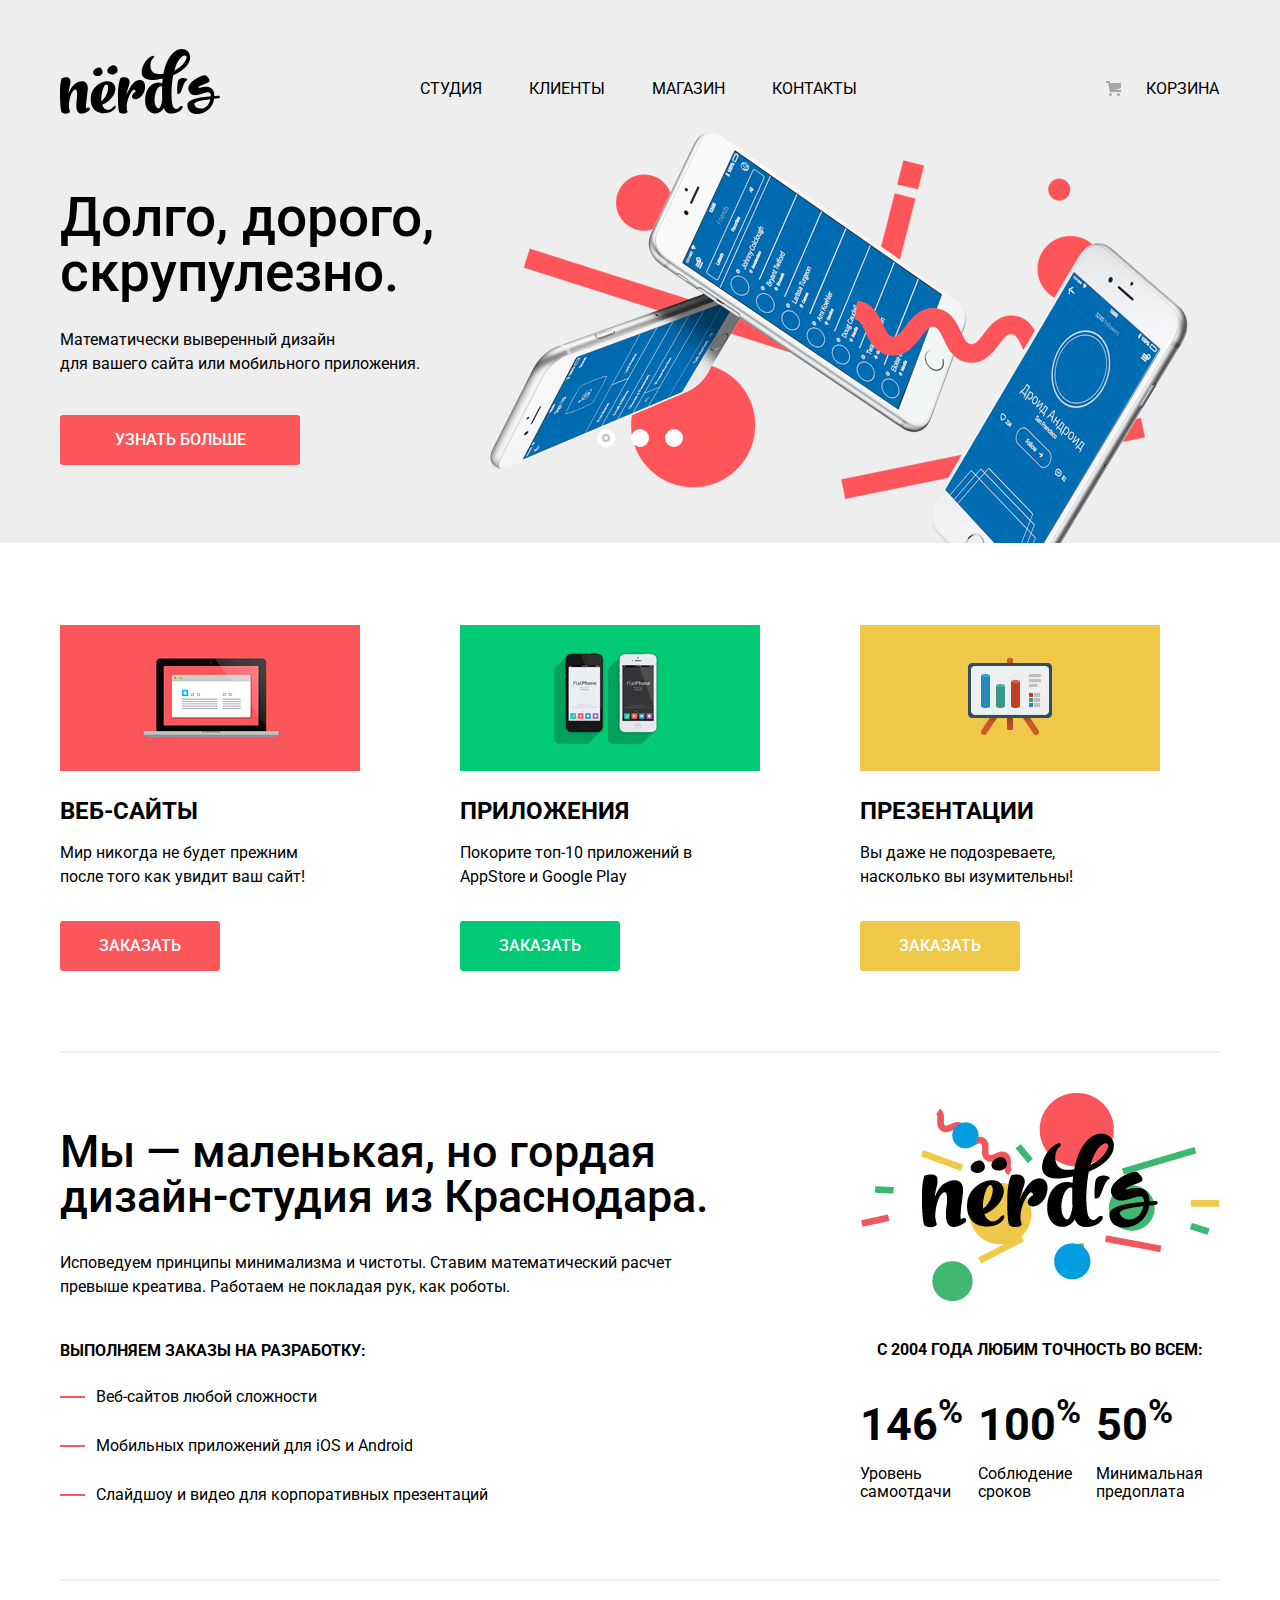
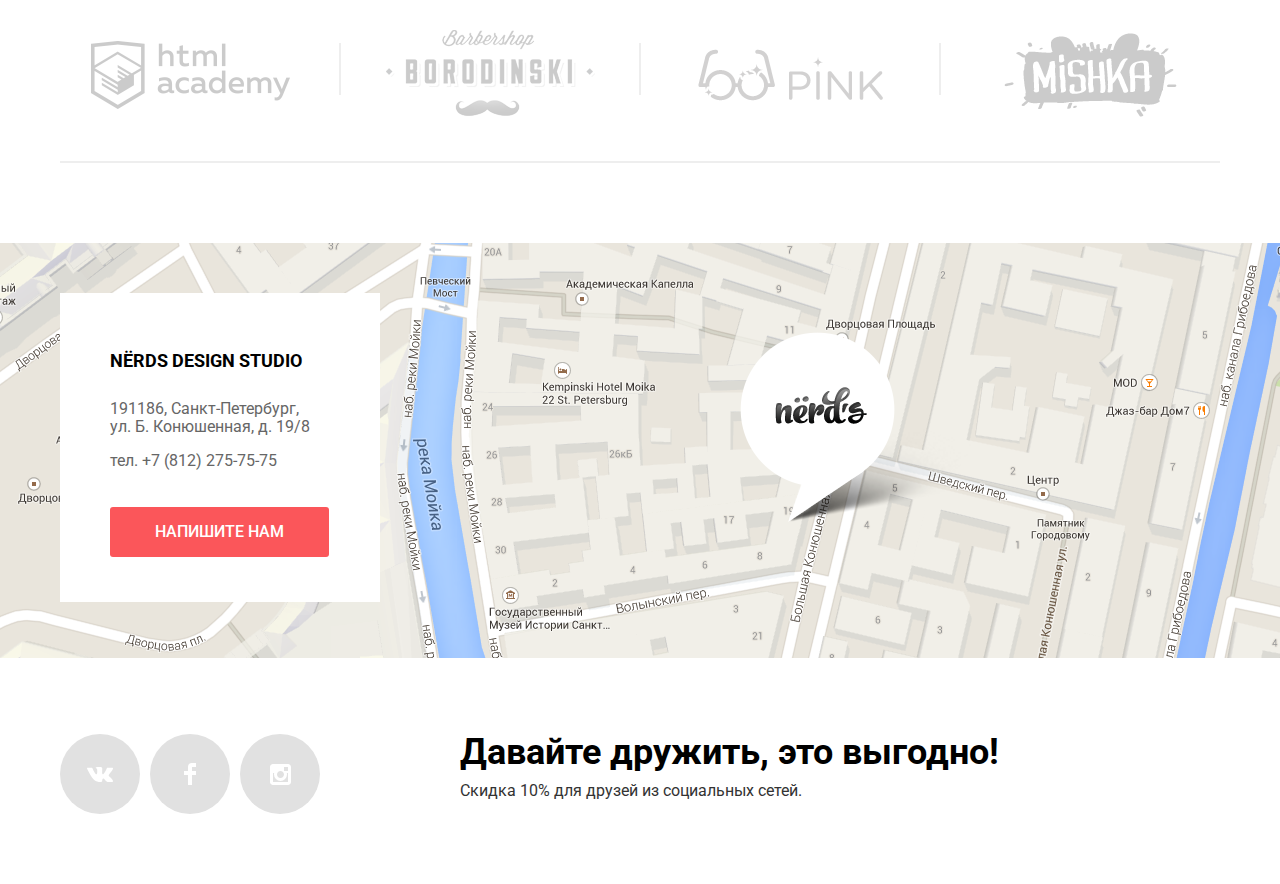
==== index.html @ 3795948a "index_finished 07062019" ====
<!DOCTYPE html>
<head>
  <meta charset="utf-8">
  <title>Дизайн-студия «Нёрдс»</title>
  <link href="https://fonts.googleapis.com/css?family=Roboto:400,500,700&display=swap&subset=cyrillic" rel="stylesheet">
  <link href="css/normalize.css" rel="stylesheet">
  <link href="css/style.css" rel="stylesheet">
</head>
 <body>
   <header class="main-header">
        
	 <div class="container">
	 <nav class="main-navigation">
       <a class="main-header-logo" href="#">
         <img src="img/nerds-logo.svg"  width="160" height="65" alt="Логотип дизайн-студии Нёрдс">
       </a>
	   <div class="site-navigation-wrapper">
	          <ul class="site-navigation">
         <li> <a href="#">Студия</a></li>
         <li> <a href="#">Клиенты</a></li>
         <li> <a href="catalog.html">Магазин</a></li>
         <li> <a href="#">Контакты</a></li>
       </ul>
       <ul class="backet-navigation">
         <li class="backet-link"><a href="backet.html">Корзина</a></li>
       </ul>
	   </div>
	   </nav>
	   </div>
     
 
  <h1 class="visually-hidden">Дизайн-студия «Нёрдс»</h1>
  <section class="slider">
      <div class="container">
        <h2 class="visually-hidden">Преимущества</h2>
		<input class="visually-hidden" type="radio" id="product-1" name="toggle" checked>
        <input class="visually-hidden" type="radio" id="product-2" name="toggle">
        <input class="visually-hidden" type="radio" id="product-3" name="toggle">
        <div class="slider-controls">
          <label class="slider-controls-item slider-controls-item--1" for="product-1">Первый</label>
          <label class="slider-controls-item slider-controls-item--2" for="product-2">Второй</label>
          <label class="slider-controls-item slider-controls-item--3" for="product-3">Третий</label>
        </div>
        <div class="slider-controls">
          <i class="active"></i>
          <i></i>
          <i></i>
        </div>
        <ul class="slider-list">
          <li class="slider-item">
            <h3>Долго, дорого,<br> скрупулезно.</h3>
            <p>Математически выверенный дизайн<br> для вашего сайта или мобильного приложения.</p>
            <a class="slider-item-button button" href="#">Узнать больше</a>
          </li>
          <li class="slider-item">
            <h3>Любим математику как никто другой</h3>
            <p>Никакого креатива, только математические формулы для расчета идеальных пропорций.</p>
            <a class="slider-item-button button" href="#">Узнать больше</a>
          </li>
          <li class="slider-item">
            <h3>Только ночь,<br> только хардкор</h3>
            <p>Работать днем, как все? Мы против этого.<br> Ближе к полуночи работа только начинается.</p>
            <a class="slider-item-button button" href="#">Узнать больше</a>
          </li>
        </ul>  
      </div>
    </section>
   </header>
     <main class="container">
  <section class="services">
    <ul class="services-list">
      <li class="services-item services-item-fisrt ">
        <a href="#" class="services-img"> <img src="img/illustration-1.jpg" width="300" height="146" alt="Интернет сайт"></a>
      <h3>Веб-сайты</h3>
      <p>Мир никогда не будет прежним после того как увидит ваш сайт!</p>
      <a href="#" class="button button-servises">Заказать</a>
      </li>
      <li class="services-item">
        <a href="#" class="services-img"> <img src="img/illustration-2.jpg" width="300" height="146" alt="Мобильное приложение"></a>
      <h3>Приложения</h3>
      <p>Покорите топ-10 приложений в AppStore и Google Play</p>
      <a href="#" class="button button-green button-servises">Заказать</a>
      </li>
      <li class="services-item">
        <a href="#" class="services-img"> <img src="img/illustration-3.jpg" width="300" height="146" alt="Презентация"></a>
      <h3>Презентации</h3>
      <p>Вы даже не подозреваете, насколько вы изумительны!</p>
      <a href="#" class="button button-yellow button-servises">Заказать</a>
      </li>
    </ul>
  </section>
  <div class="line"></div>
  <div class="about-achievements">
  
  <section class="about">
    <p class="about-header">Мы — маленькая, но гордая дизайн-студия из Краснодара.</p>
    <p>Исповедуем принципы минимализма и чистоты. Ставим математический расчет
превыше креатива. Работаем не покладая рук, как роботы.</p>
<section class="about-servises">
  <h4>Выполняем заказы на разработку:</h4>
  <ul class="about-list">
    <li>Веб-сайтов любой сложности</li>
    <li>Мобильных приложений для iOS и Android</li>
    <li>Слайдшоу и видео для корпоративных презентаций</li>
  </ul>
</section>
  </section>
  <section class="achievements">
    <a href="#" class="achievements-logo"> <img src="img/nerds-illustration.png" width="360px" height="208px" alt="Логотип дизайн-студии «Нёрдс»"></a>
<p class="table-heading" >с 2004 года Любим точность во всем:</p>
   <div class="achivements-numbers-wrapper" >
      <div class="achivements-numbers">
        <p>146<sup>%</sup></p>
	    <p> Уровень самоотдачи </p>
	  </div>
	  <div class="achivements-numbers">
      <p>100<sup>%</sup></p>
	  <p>Соблюдение сроков</p>
	  </div>
	  <div class="achivements-numbers">
      <p>50<sup>%</sup></p> 
      <p>Минимальная предоплата</p>
      </div>
	 </div> 
  </section>
  </div>
    <div class=" line-gallery"></div>
  <section class="gallery">
    <ul class="gallery-list ">
      <li class="gallery-item gallery-list-devider"><a  href="https://htmlacademy.ru/intensive/htmlcss"> <img src="img/logo-1.png" width="199" height="68" alt="логотип HTML-Academy"></a></li>
        <li class="gallery-item gallery-list-devider"><a  href="#"> <img src="img/logo-2.png" width="209" height="90" alt="логотип барбершоп Бородинский"></a></li>
            <li class="gallery-item gallery-list-devider"><a href="#"> <img src="img/logo-3.png" width="185" height="52" alt="логотип проекта PINK"></a></li>
             <li class="gallery-item gallery-list-devider"><a href="#"> <img src="img/logo-4.png" width="173" height="84" alt="логотип интернет-магазина Mishka"></a></li>
    </ul>

  </section>
    <div class="line"></div>
</main>

   <footer class="main-footer  ">
  
    <div class="footer-contacts-map ">
	   <div class="footer-contacts">
	         <h4>Nёrds design studio</h4> 
       <p>191186, Санкт-Петербург, </p>
	   <p>ул. Б. Конюшенная, д. 19/8 </p>
       <p  class="footer-phone">тел. +7 (812) 275-75-75 </p>
	   
	          <a href="#" class="button footer-contacts-button"> Напишите нам</a>
			  </div>
	 </div>
	 
	
	     <section class=" modal modal-write-to-us-form"> <!-- поп ап "напишите нам" -->
		  <h2 class="write-header">Напишите нам</h2>
		 		  <form class="write-to-us-form" action="https://echo.htmlacademy.ru" method="post">
				
		  <label class="form-text-field">Ваше имя:<input  id="form-name" type="text" name="name" placeholder="Имя Фамилия" >
</label>
		  
		  <label class="form-text-field">Ваш e-mail:<input  id="form-mail" type="email"  name="email" placeholder="email@example.com">
</label>
		  
		  <label  class="form-text-area">Текст письма:<textarea id="id-form-comment" class="form-comment"  name="comment"  rows="4" placeholder="В свободной форме"></textarea>
</label>
				  
		  <button class="button button-modal " type="submit">ОТПРАВИТЬ</button>
		  		   
		  </form>     
		   <button class="modal-close" >Закрыть</button><!-- крестик зарытия попап -->
		 </section>

	 
	 
	 
	 <div class="footer-social-discount container">
     <div class="footer-social">
       <ul class="social-list">
         <li> <a href="#" class="social-button"><span class="visually-hidden">Вконтакте</span>
	        <svg xmlns="http://www.w3.org/2000/svg" width="26" height="15" viewBox="0 0 26 15"><path fill="#FFF" d="M16.138 11.51c.956-.309 2.18 2.04 3.483 2.939.978.681 1.727.534 1.727.534l3.473-.05s1.815-.112.957-1.554c-.071-.12-.503-1.069-2.585-3.022-2.177-2.043-1.882-1.712.739-5.244 1.597-2.153 2.236-3.468 2.036-4.028-.192-.539-1.365-.399-1.365-.399L20.69.713c-.381.001-.704.119-.851.515-.003.004-.621 1.666-1.445 3.079-1.741 2.989-2.436 3.148-2.724 2.961-.661-.433-.494-1.737-.494-2.664 0-2.897.432-4.105-.846-4.417-.427-.104-.739-.172-1.828-.182-1.392-.021-2.574 0-3.244.329-.445.223-.786.712-.579.74.26.035.843.16 1.155.586.401.552.389 1.789.389 1.789s.229 3.411-.54 3.834c-.528.29-1.25-.302-2.803-3.016-.793-1.388-1.392-2.922-1.392-2.922s-.116-.285-.326-.441c-.25-.185-.6-.244-.6-.244L.848.684S.29.7.085.946c-.182.218-.015.668-.015.668s2.909 6.881 6.203 10.347c3.02 3.182 6.452 2.971 6.452 2.971h1.555s.469-.054.709-.312c.224-.24.214-.691.214-.691s-.031-2.109.935-2.419z"/>
            </svg>       
		 </a></li>
		 
         <li> <a href="https://facebook.com" class="social-button"><span class="visually-hidden">Facebook</span>
             <svg xmlns="http://www.w3.org/2000/svg" width="12" height="22" viewBox="0 0 12 22"><path fill="#FFF" d="M12 4V0H8a4 4 0 0 0-4 4v4H0v4h4v10h4V12h4V8H8V4h4z"/>
			 </svg>
		 </a></li>
		 
         <li> <a href="https://instagram.com" class="social-button"><span class="visually-hidden">Instagram</span>
		     <svg xmlns="http://www.w3.org/2000/svg" width="21" height="21" viewBox="0 0 21 21"><path fill="#FFF" d="M18 0H3C1.35 0 0 1.35 0 3v15c0 1.65 1.35 3 3 3h15c1.65 0 3-1.35 3-3V3c0-1.65-1.35-3-3-3zm-7.5 7c1.93 0 3.5 1.57 3.5 3.5S12.43 14 10.5 14 7 12.43 7 10.5 8.57 7 10.5 7zM18 18H3V9h1.181A6.504 6.504 0 0 0 4 10.5a6.5 6.5 0 1 0 13 0 6.45 6.45 0 0 0-.181-1.5H18v9zm0-11h-4V3h4v4z"/>
		     </svg>
		 </a></li>
       </ul>
     </div>
     <div class="footer-discount">
       <b>Давайте дружить, это выгодно!</b>
       <p class="footer-discount-social">Скидка 10% для друзей из социальных сетей.</p>
     </div>
     </div>
   </footer>


 </body>
</html>
---- css/style.css ----
body {
  margin: 0;
  padding: 0;

  font-family: "Roboto", Arial, sans-serif;
  font-size: 16px;
  line-height: 24px;
  font-weight: 400;
  color: #000000;
  
  background-color: #ffffff;
  }
  
  a {
	  text-decoration: none;
  }
  
  img {
  max-width: 100%;
  height: auto;
}
  .visually-hidden:not(:focus):not(:active),
input[type="checkbox"].visually-hidden,
input[type="radio"].visually-hidden {
  position: absolute;

  width: 1px;
  height: 1px;
  margin: -1px;
  border: 0;
  padding: 0;

  white-space: nowrap;

  clip-path: inset(100%);
  clip: rect(0 0 0 0);
  overflow: hidden;
}
  .main-header {
	 width: 100%;
	 margin-bottom: 82px;
     background-color: #eeeeee;
  }
  
  .inner-page .main-header  {
	margin-bottom: 60px;
  }
  .main-navigation {
	 display: flex;	
     flex-direction: row;
	 align-items: center;
	 justify-content: space-between;

		  
	  font-size: 16px;
      line-height: 30px;
	  color: #000000;
	  text-transform: uppercase;
	  
	  margin-bottom: 0;
	  padding-top: 49px;
	  padding-bottom: 1px;
  }
  
  .inner-page .page-title {
	  margin: 0;
	  padding: 0;
	  padding-bottom: 115px;
	  text-align: center;
  }
  .container {
	width: 1160px;
	margin: 0 auto;
    padding: 0 20px;
}
.site-navigation-wrapper {
    display: flex;
    width: 800px;
    margin-top: 5px;
    justify-content: space-between;
	align-items: center;
}
  .site-navigation {
	  display: flex;
	  flex-wrap: wrap;
	  justify-content: flex-start;
	  align-items: center;
	  width: 640px;	  
	  margin: 0px;
	  padding:0px;
	  margin-right: 60px;
	  }
  .site-navigation-current {
  position: relative;
}
  .site-navigation-current::after,  .site-navigation-current:active::after{
  content: "";

  position: absolute;
  right: 25px;
  bottom: 5;
  left: 25px;

  height: 2px;

  background-color: #fb565a;
}
  .backet-navigation {
	 width: 120px;	 
	 margin: 0px;
	 padding: 0px;
	 margin-left: auto;
	  }
   
   
  .site-navigation,
  .backet-navigation {
	list-style: none;
  }
  
.site-navigation a{
	color: #000000;
	display: block;
	vertical-align: middle;
	padding: 0px 0px;
	margin-right: 47px;
}

.backet-navigation a {
	color: #000000;
	display: block;
	vertical-align: middle;
	padding: 0px 16px;
}

.backet-navigation .backet-link {
	position: relative;
	padding-left: 30px;
}
.backet-link::before {
	content: "";
	
	position: absolute;
	top: 7px;
    left: 6px;
  
	width:16px;
	height: 18px;
	
	background-image: url("../img/cart-icon.svg");
    background-repeat: no-repeat;
    background-position: 0 0;
}

.site-navigation a:hover,
.site-navigation a:focus,
.backet-navigation a:hover,
.backet-navigation a:focus {
	color: #fb565a;
}

.site-navigation a:active,
.backet-navigation a:active {
	color: #a6a6a6;
	}
	
.slider-header {
	color: #000000;
	font-size: 55px;
	line-height: 55px;
	text-transform: uppercase;
}	
.site-navigation a:first-child {
	padding-left: 19;
}


.main-header-logo {
	margin-right: 184px;
}
.main-header-logo:hover {
	filter: alpha (Opacity=80);
  opacity: 0.80;
}
.main-header-logo:active{
	filter: alpha (Opacity=30);
    opacity: 0.30;
}
.services {
	margin-bottom: 80px;
}

.services-list {
	display: flex;
	flex-wrap: wrap;
	
	margin: 0;
    padding: 0;
	list-style: none;
}

.services-item{
	text-align: left;
	margin-left: 100px;
	width: 300px;
}
.services-item-fisrt  {
		margin-left: 0px;
}
.services-img img {
	margin: 0;
    padding: 0;
	margin-bottom: 18px;
}
.services-item h3 {
	font-size: 24px;
	line-height: 30px;
	font-weight: 700;
	text-transform: uppercase;
	margin: 0;
    padding: 0;
	margin-bottom: 15px;
}
.services-item p{
	margin: 0;
    padding: 0;
	margin-bottom: 32px;
	width: 260px;
}
/* ____________________слайдер______________ */

.slider {
  position: relative;
  
  background-color: #eeeeee;
}

.slider-controls {
  position: absolute;
  left: 50%;
  bottom: 104px;
  z-index: 100;
  
  width: 160px;
  height: 18px;

  text-align: center;
  font-size: 0;
  transform: translateX(-50%);
}

.slider-controls label {
  position: relative;
  
  display: inline-block;
  width: 18px;
  height: 18px;
  padding: 8px;
  
  border-radius: 50%;
  cursor: pointer;
}

.slider-controls label::after {
  content: "";
  
  position: absolute;
  top: 8px;
  left: 8px;
  z-index: 1;
  
  width: 18px;
  height: 18px;
  
  background: #ffffff;
  
  border-radius: 50%;
}

.slider-list {
  margin: 0;
  padding: 0;
  
  list-style: none;
}

.slider-item {
  display: none;
  padding: 65px 0 78px 0;
}

.slider-item:nth-child(1) {
  background-image: url("../img/slide1.png");
  background-repeat: no-repeat;
  background-position: 93% 7px;
}

.slider-item:nth-child(2) {
  background-image: url("../img/slide2.png");
  background-repeat: no-repeat;
  background-position: 100% 0;
}

.slider-item:nth-child(3) {
  background-image: url("../img/slide3.png");
  background-repeat: no-repeat;
  background-position: 100% 20px;
}

#product-1:checked ~ .slider-list .slider-item:nth-child(1) {
  display: block;
}

#product-2:checked ~ .slider-list .slider-item:nth-child(2) {
  display: block;
}

#product-3:checked ~ .slider-list .slider-item:nth-child(3) {
  display: block;
}

#product-1:checked ~ .slider-controls .slider-controls-item--1::before,
#product-2:checked ~ .slider-controls .slider-controls-item--2::before,
#product-3:checked ~ .slider-controls .slider-controls-item--3::before {
  content: "";
  position: absolute;
  left: 50%;
  top: 50%;
  z-index: 2;
  width: 4px;
  height: 4px;
  margin: -4px;
  background-color: inherit;
  border: 2px solid #c1c1c1;
  border-radius: 50%;
}


.slider-item h3 {
	max-width: 600px;
	margin: 0;
	margin-bottom: 28px;
	
	font-size: 55px;
	line-height: 55px;
	font-weight: 500;
}
.slider-item p {
	max-width: 430px;
	margin: 0;
	margin-bottom: 39px;
}

/* ______________________ */

.about-achievements {
  display: flex;
  justify-content: space-between;
  margin-bottom: 47px;
    } 

.about {
	width: 660px;	
	margin: 0;
	padding: 0;
	margin-top: 46px;
}
.about p{
	margin: 0;
	padding: 0;
	margin-bottom: 32px;
}
.achievements {
		width: 360px;
		padding-top: 10px;
	}
.about-list {
	list-style: none;
	margin: 0;
	padding: 0;
}
.about-list li {
	 position: relative;
	margin-bottom: 25px;
	padding-left: 36px;
}
.about-list li:before {
	content: "";

  position: absolute;
  top: 11px;
  left: 0;

  width: 25px;
  height: 2px;

  background-color: #fb565a;
}
.about-header{
	font-size: 45px;
	font-weight: 500;
    line-height: 45px;
	color: #000000;
	margin-bottom: 35px;
	}
	.line {		
  width: 1160px;
  height: 2px;

  background: #eeeeee;
  margin-bottom: 30px;
	}
.about-servises {
	margin-top: 40px;}
.about-servises h4 {
	font-weight: 700;
	color: #000000;
	text-transform: uppercase;
	margin: 0;
	padding: 0;
	margin-bottom: 22px;
	margin-top: 10px;
}

.table-heading {
	font-size: 16px;
	font-weight: 700;
    line-height: 24px;
	color: #000000;
	text-transform: uppercase;
	margin: 0;
	padding: 0;
	margin-top: 30px;
	margin-bottom: 58px;
	padding-left: 17px;
}
.achivements-numbers {
	width: 100px;
	margin-right: 18px;
}
.achivements-numbers p{
	margin: 0;
	padding: 0;
}
.achivements-numbers-wrapper {
	display: flex;
	align-items: center;
	}

   .achivements-numbers p:first-child   {
    list-style: none;
	font-size: 45px;
	font-weight: 700;
    line-height: 10px;
	color: #000000;
	margin-bottom: 35px;
}
.achivements-numbers p:last-child {
	line-height: 18px;
}
.line-gallery {
  width: 1160px;
  height: 2px;

  background: #eeeeee;
	margin-bottom: 38px;
}
.gallery-list {
	list-style: none;
	display: flex; 
    justify-content: space-between; 
	 align-items: center; 
    margin: 0;
    padding: 5px 0 3px 0;
}
.gallery-item {
	position: relative;
	display: flex;
	flex-direction: row;
    justify-content: space-around; 
    align-items: center; 
	min-height: 108px;
}
.gallery {
	margin-bottom: 26px;
	}
.gallery-list li {
	position: relative;
	margin: 0;
    padding: 0;
	width: 260px;
}
.gallery-list a {
	margin: 0;
    padding: 0;
}
.gallery-list-devider:after {
   content: "";
   position: absolute;
  
    top: 19px;
    left: 279px;

  width: 2px;
  height: 52px;

  background-color: #eeeeee;
  opacity:1;
} 
.gallery-list li:last-child:after  {
	 width: 0px;
  height: 0px;
	}
	
.gallery-item a {
    opacity: 0.20;
	margin-left: 100px;
}
.gallery-list a:first-child{
	margin-left: 0px;
}

.gallery-item a:hover {
    opacity: 1;
}
.gallery-item:active{
   opacity: 0.10;
}

.button {
  display: block;
  width: 240px;
  padding: 16px 0;
  
  font: inherit;
  font-size: 16px;
  font-weight: 500;
  line-height:  18px;

  text-align: center;
  color: #ffffff;
  vertical-align: middle;
  text-transform: uppercase;
  text-align: center;
  text-decoration: none;

  background-color: #fb565a;
  border-radius: 3px;
  border: none;
}
.button-servises {
	width: 160px;
}

.button:hover,
 .button:focus{
  background-color: #e74246;
}


.button:active {
  background-color: #d7373b;
  color: rgba(255, 255, 255, 0.3);
  box-shadow: 0 3px rgba(0, 0, 0, 0.1) inset;
}
.button-green {
	background-color: #00ca74;
}
.button-green:hover,
.button-green:focus {
	 background-color: #00bc6c;
}

.button-green:active {
	 background-color: #00aa62;
	 color: rgba(255, 255, 255, 0.3);
}
.button-yellow {
	background-color: #efc84a;
}

.button-yellow:hover,
.button-yellow:focus {
	 background-color: #eab534;
}

.button-yellow:active {
	 background-color: #e5a722;
	 color: rgba(255, 255, 255, 0.3);
}	 

.main-footer {
	margin-top: 80px;
}

.footer-contacts-map {
	position: relative;
	width: 1440px;
	height: 415px;
	background-image: url(../img/map-marker.png);
	background-repeat: no-repeat; 
	background-color: #eeeeee;
	margin-bottom: 76px;
	left: 50%;
	margin-left: -720px;
}
.footer-contacts {
position: absolute;
display: flex;
flex-direction: column;
flex-wrap: wrap;
padding-left: 50px;

top: 50px;
left: 140px;
width: 270px;
background-color: #ffffff;	
}

.footer-contacts h4 {
	font-size: 18px;
	line-height: 30px;
	font-weight:700;
	margin: 0px;
	margin-bottom: 24px;
	margin-top: 53px;
	
	text-transform: uppercase;
}
.footer-contacts p {
	margin: 0px;
	color: #666666;
	line-height: 18px;
	}
	
	.footer-contacts p:nth-child(3) {
	margin-bottom: 16px;
	}
.footer-contacts p:nth-child(4) {
	margin-bottom: 37px;
	}
	.footer-contacts-button {
		width: 219px;
			margin-bottom: 45px; 
		}
.social-list {
	display: flex;
	flex-wrap: wrap;
	justify-content: space-between;
	width: 260px;
    list-style: none;
	margin: 0 auto;
	padding: 0;
}

.footer-discount b {
	font-size: 36px;
	font-weight: 700;
    line-height: 36px;
	color: #000000;
	margin-bottom: 10px;
}
.footer-discount {
	display: flex;
	flex-direction: column;
	align-items: left;
	font-size: 16px;
	font-weight: 400;
    line-height: 22px;
	color: #333333;
	
	 width:900px; 
	 margin: 0;
	 margin-left: 140px; 
}
.footer-discount-social {
	line-height: 22px;
	margin: 0;
}

.social-button:hover {
  background-color: #e74246;
}
.social-button:focus {
	background-color: #d7373b;
}
.social-button:focus  path {
	opacity: 0.3;
}
.footer-social-discount {
	display: flex;
	
	margin-bottom: 70px;
		}
	
.footer-social {
	width: 260px;
	margin: 0;
	} 
	.social-button {
  display: flex;
  align-items: center;
  justify-content: center;
  width: 80px;
  height: 80px;
  
  border-radius: 50%;

  background-color: #e1e1e1;
}
/* стили текста для catalog.html */
.page-title {
	font-size: 55px;
	font-weight: 500;
    line-height: 55px;
	color: #000000;
}
.form-legend {
	font-size: 18px;
	font-weight: 700;
    line-height: 30px;
	color: #000000;
	margin-bottom: 20px;
}
.filters {
	width: 260px;
	margin: 0;
	padding: 0;
	margin-right: 100px;
}
.catalog {
	width: 800px;

}

.catalog-columns {
	display: flex;
	justify-content: space-between;
}

.wrapper-side-sort-catalog  {
	display: flex;
	flex-direction: column;
	position: relative;
}
.side-sort {
	margin: 0;
	padding: 0;
}
.filter-input+label {
	font-size: 16px;
	font-weight: 400;
    line-height: 20px;
	color: #283136;
	}
.filter-option {
	list-style: none;
	margin-bottom: 25px;
	padding-left: 37px;
}
.filter-option label {
  position: relative;
  
  display: block;

  cursor: pointer;
  user-select: none;
}

.filter-input-checkbox + label::before {
  content: "";
  position: absolute;

  position: absolute;
  top: 0px;
  left: -38px;

  width: 26px;
  height: 23px;
  
  background-image: url("../img/checkbox-off.svg");
  background-repeat: no-repeat;
  background-position: 0 0;
  opacity: 0.4;
}
.filter-input-checkbox:hover + label::before{
	opacity: 1;
}

.filter-input-checkbox:checked + label::after {
  content: "";

  position: absolute;
  top: 0px;
  left: -38px;

  width: 26px;
  height: 23px;
  
  background-image: url("../img/checkbox-on.svg");
  background-repeat: no-repeat;
  background-position: 0 0;
}
.filter-input-radio + label::before {
  content: "";
  position: absolute;

  position: absolute;
  top: -3px;
  left: -38px;

  width: 25px;
  height: 025px;
  
  background-image: url("../img/radio-off.svg");
  background-repeat: no-repeat;
  background-position: 0 0;
  opacity: 0.4;
}
.filter-input-radio:hover + label::before{
	opacity: 1;
}

.filter-input-radio:checked + label::after {
  content: "";

  position: absolute;
  top: -3px;
  left: -38px;

  width: 25px;
  height: 25px;
  
  background-image: url("../img/radio-on.svg");
  background-repeat: no-repeat;
  background-position: 0 0;
}
 .filter-input+label:disabled{
	opacity: 0.1;
}

.filter-button {
	background-color: #eeeeee;
	color: #000000;
}

.filter-button:hover,
 .filter-button:focus{
	background-color: #dfdfdf;
}
.filter-button:active {
	background-color: #d5d5d5;
	box-shadow: 0px 3px 0px 0px #bfbfbf inset;
	color: #000000;
	  } 
fieldset {
    border: 0;
	}
.side-sort{
	display: flex;
	flex-wrap: wrap;
	width: 760px;
	margin-left: 40px; 
	margin-bottom: 55px;
}	
.side-sort-legend {
	font-size: 18px;
	font-weight: 700;
    line-height: 18px;
	color: #000000;
}
.side-sort-wrapper {
	box-sizing: border-box;
	display: flex;
	flex-wrap: wrap;
	justify-content: space-between;
	width: 272px;
	margin-left: 267px;
}

.side-sort-list {
	font-size: 14px;
	font-weight: 400;
    line-height: 18px;
	color: #000000;
	opacity: 0.30;
	text-transform: uppercase;
}

.side-sort-bottom {
	position: absolute;
	background-image: url("../img/icon-down-dir.svg");
    background-repeat: no-repeat;
	background-position: 0 0;
	width: 11px;
	height: 10px;	
	top: 3px;
	right: 31px;
	border: 0;
	background-color: transparent;
}

.side-sort-top {
	position: absolute;
	background-image: url("../img/icon-up-dir.svg");
    background-repeat: no-repeat;
	background-position: 0 0;
	width: 11px;
	height: 10px;		
	top: 3px;
	right: 0px;
	 border: 0;
	background-color: transparent;
}

.side-sort-list:hover {
	opacity: 0.60;
}

.side-sort-list:active {
	opacity: 1;
}
.side-sort-active { 
	opacity: 1;
}
.catalog-list {
	display: flex;
	flex-wrap: wrap;
	
	list-style: none;
	padding: 0;
    margin: 0;
}
.catalog-item {
	list-style: none;	
	width: 360px;
	margin-bottom: 73px;
	margin-left: 40px;
}
.catalog-category {
	font-size: 16px;
	font-weight: 400;
    line-height: 18px;
	color: #666666;
}

.side-sort-legend {
	margin: 0;
}
.catalog-item-title {
	display: inline-block;
	font-size: 18px;
	font-weight: 700;
    line-height: 30px;
	color: #000000;
	text-transform: uppercase;
	margin-bottom: 25px;
	margin-left: 140px;
	margin-top: 30px;
}


.catalog-item-title:hover {
	color: #ff6666;
}
.catalog-item-title:active {
	color: #000000;
	opacity: 0.3;
}
.catalog-item-hover {

	display: flex;
	flex-wrap: wrap;
	justify-content: center;
	width: 360px;
	background-color: #eeeeee; 	
	position: absolute;
	bottom: 0;
	z-index: -1;
}
.catalog-item:hover .catalog-item-hover {
	position: absolute;
	bottom: 0;
	z-index: 1;
	opacity: 1;
}
.catalog-category {
	display: inline-block;
	margin: 0;
	padding: 0;
	max-width: 260px;
	margin-bottom: 30px;
	margin-left: 80px;
}
.catalog-item-price {
	margin: 0;
	padding: 0;
	margin-bottom:  45px;
}
.catalog-item-image {
	margin: 0;
	padding: 0;
}
.catalog-item-image a{
	margin: 0;
	padding: 0;
}

.catalog-item::before {
	content: "";
	position: absolute;
	top: -39px;
	background-image: url("../img/browser.svg");
	width: 360px;
	height: 40px;
	opacity: 0.12;
}
.catalog-item:hover::before{
	opacity: 1;
}
.catalog-item {
	position: relative;
}

.pagination-list { 
    display: flex;
	flex-wrap: wpar;	 
    font-size: 16px;
	font-weight: 500;
    line-height: 18px;
	text-transform: uppercase;

    list-style:none;
    padding: 0;
    margin: 0;
	margin-left: 40px;
	margin-bottom: 60px;
	}

.pagination-item a {
	display: block;
	padding: 16px 20px;
	color: #000000;
	margin-right: 10px;
	background-color: #eeeeee;
	border-radius: 3px;
}

.pagination-item-current a {
	padding: 14px 18px;
	border: 2px solid #eeeeee;
	background-color: transparent;
}
.pagination-item:last-child {
  margin-right: 0;
}

.pagination-item a:hover {
		background-color: #dfdfdf;
}
.pagination-item a:active
 {background-color: #d5d5d5;
	box-shadow: 0px 3px 0px 0px #bfbfbf inset;
	  }


/* форма поп ап */

.modal-write-to-us-form {
	display: none;
	position: fixed;
	left: 240px;
	bottom: 180px;
	border: 0px solid gray;
	border-radius: 0;
	width: 960px;
	margin: 0;
	padding: 0;
	padding: 84px 100px;
	background-color: #ffffff;
	box-sizing: border-box;
	box-shadow: 0 20px 40px rgba(0,0,0,0.75); 
    left: 50%;
    margin-right: -480px;
	z-index: 7;
	}
.write-to-us-form {
display: flex;
flex-wrap: wrap;
justify-content: space-between;
width: 760px;
}
.form-item {
	width: 360px;

}
.form-text-field , .form-text-area{
		font-weight: 700;
}

.form-comment {
	display: block;
	width: 730px; 
	font-weight: 400;
	font-size: 16px;
	line-height: 18px;
    padding: 10px 15px;

}
.write-header {
	display: block;
	font-size: 55px;
	line-height: 55px;
	font-weight: 500;
	margin: 0;
	margin-bottom: 50px;
	}

.write-to-us-form input[type="text"],
.write-to-us-form input[type="email"] {
  box-sizing: border-box;
  width: 360px;
  padding: 10px 15px;
  padding-right: 40px;
  font-size: 16px;
  line-height: 18px;
}

.write-to-us-form text-area {
	width:100%;
}

.form-text-field{
	width:360px;
}
.form-text-area{
	width:100%;
	margin-bottom: 50px;
}

.modal-close {   
	position: absolute;
	right: 90px;
	top:  77px; 
	font-size: 0;  
	 width: 27px;
	 height: 27px;
	 cursor: pointer;
	 border: 0;
	 background-color: transparent;
	margin: 0;
	padding: 0;

}

.modal-close::after {
	content: "";
	position: absolute;
	background-image: url(../img/close-cross.svg);
	background-repeat: no-repeat;
/* 	background-position: 0 0; */
	width: 27px;
	height: 27px;
	right: 0px;
	top:  0px; 
	margin: 0;
	padding: 0;
	}
 .button-modal {
	 height: 50px;
		 }
		 
.form-text-field input,
.form-comment {
    background-color: transparent;
    border: 2px solid #d7dcde;
	color:#999999;
	margin-bottom:35px;
	margin-top: 10px;
}
.form-text-field input:hover,
.form-comment:hover
 {border-color: #b4b9bb;
	color:#b4b9bb;}

.form-text-field input:focus,
.form-comment:focus {
	border-color: #000000;
	color:#000000;
}
.form-item input:invalid {
	border-color: #e74246;
	color:#e74246;
}
/* _______________________________________ */
.filter-item {
  margin: 0;
  padding: 0;
  margin-bottom: 60px;
  border: none;
  }

.range-filter {
  width: 260px;
  margin-top: 49px;
}

.filter-item legend {
  font-size: 18px;
  line-height: 24px;
  text-transform: uppercase;
  font-weight: 700;
}

.range-controls {
  position: relative;
  
  height: 41px;
  margin-bottom: 15px;
  padding-top: 39px;
  padding-right: 20px;
  padding-left: 20px;
  
  background-color: #f1f1f1;
  
  border-radius: 5px;
}

.range-controls .scale {
  height: 2px;

  background: #d7dcde;
}

.range-controls .bar {
  width: 70%;
  height: 2px;

  background: #00ca74;
}

.range-controls .toggle {
  position: absolute;
  top: 31px;
  left: 0;
  
  width: 4px;
  height: 4px;
  padding: 0;

  border: 8px solid #ffffff;
  background-color: #ababab;
  box-shadow: 0 2px 1px 0 #cfcfcf;
  border-radius: 50%;
  cursor: pointer;
}

.range-controls .toggle-min {
  left: 18px;
}

.range-controls .toggle-max {
  left: 160px;
}

.price-controls {
  font-size: 0;
}

.price-controls label {
  display: inline-block;
  width: 50%;
  
  font-size: 16px;
  text-transform: uppercase;
}

.price-controls input {
  width: 60px;
  padding: 8px 10px;
  margin-left: 10px;
  
  font-family: Roboto, Arial, sans-serif;
  font-size: 16px;
  text-align: center;
  color: #283136;
  
  border: none;
  border-radius: 5px;
  background: #f1f1f1;
}

.max-price {
  text-align: right;
}


.filter ul{
  padding: 0;
  margin: 0;
}
.form-fieldset {
  padding: 0;
  margin: 0;	
  margin-bottom: 50px;

}
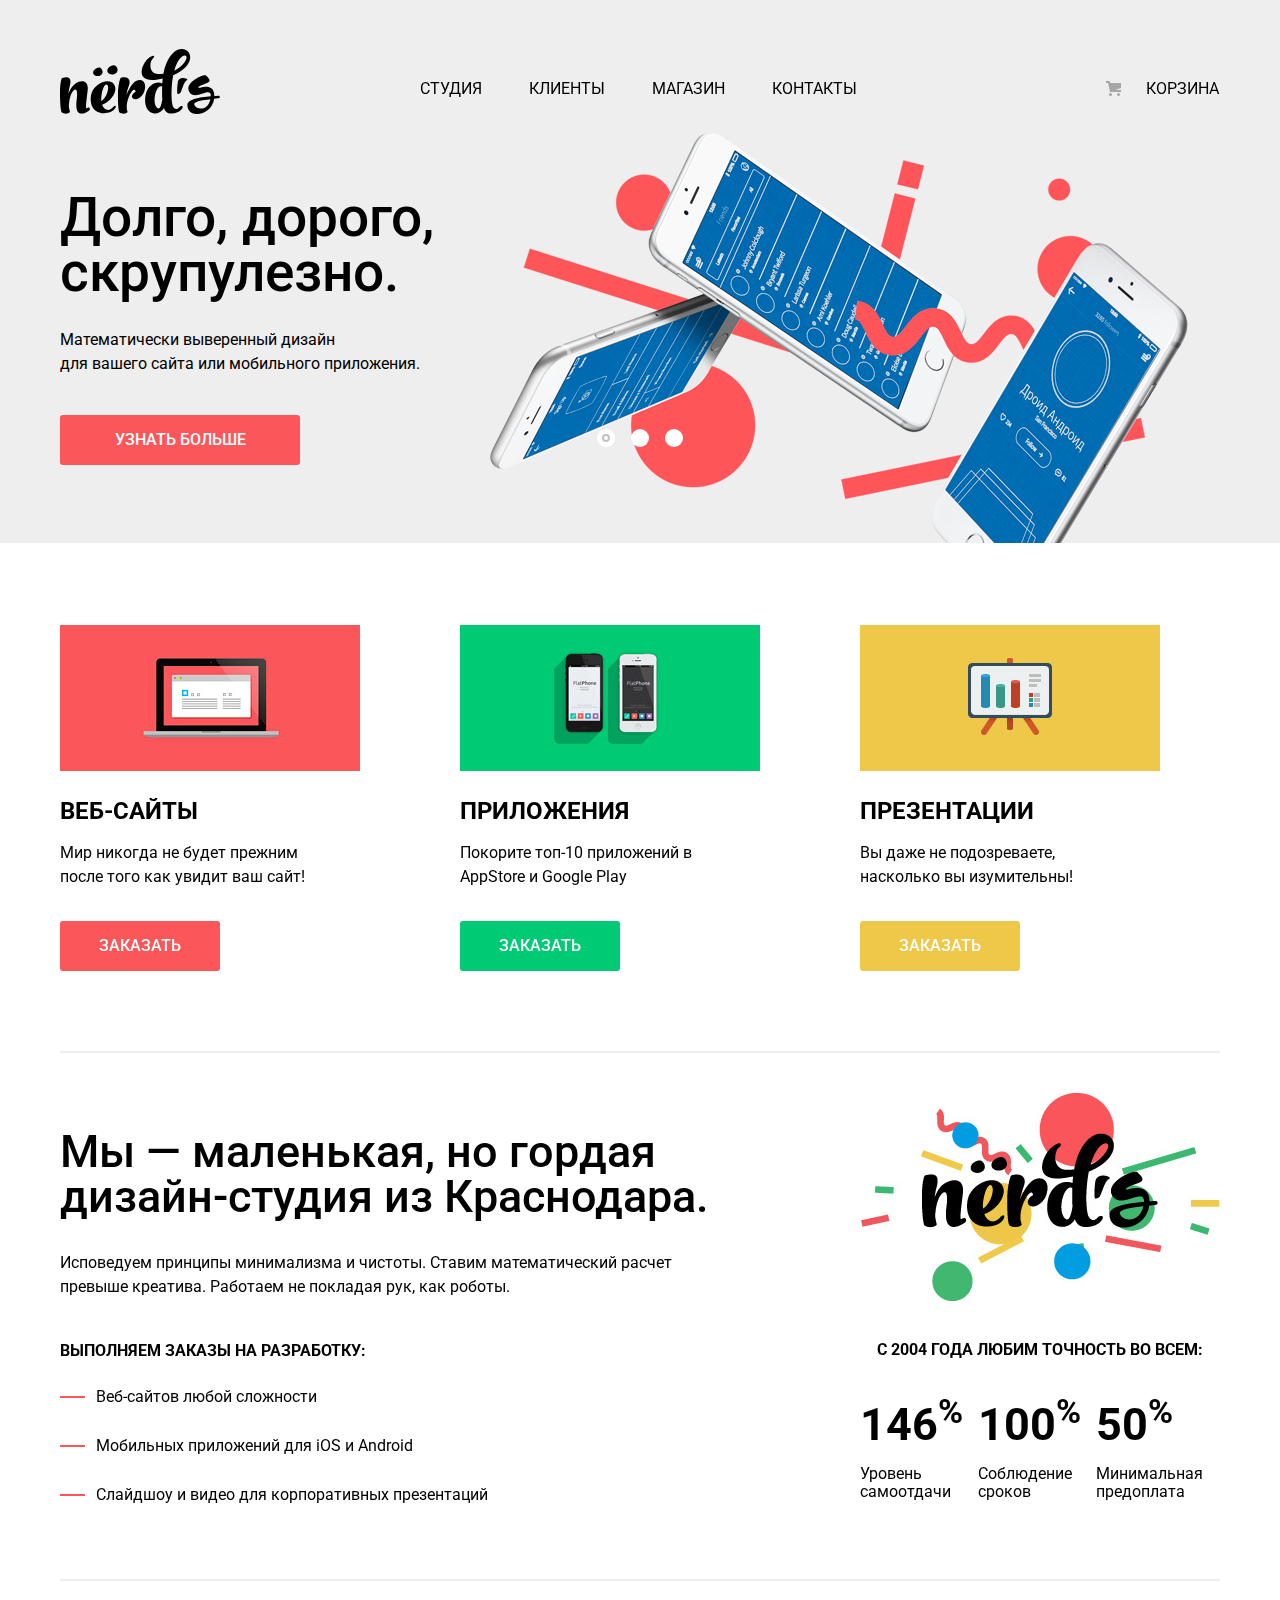
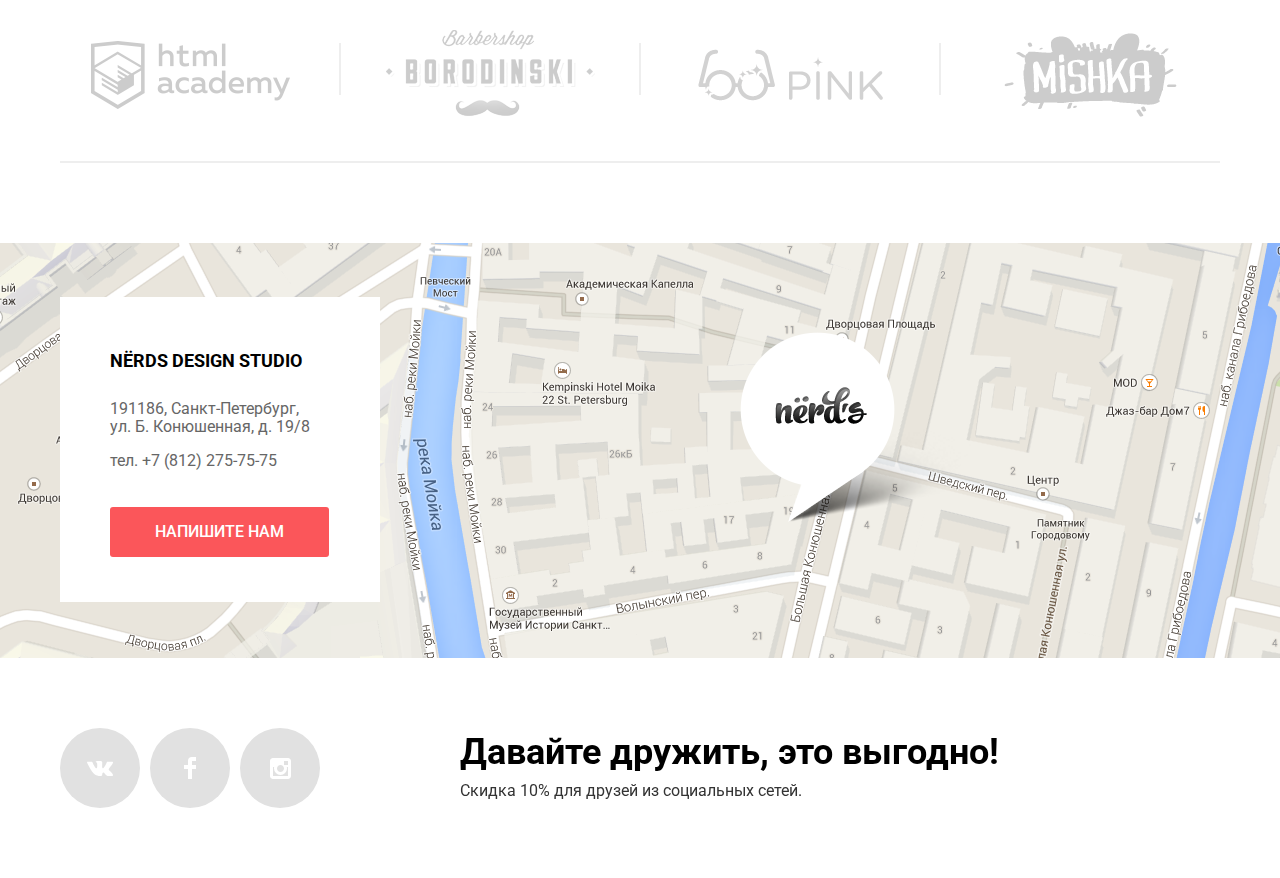
==== commit b6e61acf: "завершение + js" ====
--- a/index.html
+++ b/index.html
@@ -1,10 +1,11 @@
 <!DOCTYPE html>
+<html lang="ru">
 <head>
   <meta charset="utf-8">
   <title>Дизайн-студия «Нёрдс»</title>
   <link href="https://fonts.googleapis.com/css?family=Roboto:400,500,700&display=swap&subset=cyrillic" rel="stylesheet">
   <link href="css/normalize.css" rel="stylesheet">
-  <link href="css/style.css" rel="stylesheet">
+  <link href="css/style.min.css" rel="stylesheet">
 </head>
  <body>
    <header class="main-header">
@@ -106,7 +107,7 @@
 </section>
   </section>
   <section class="achievements">
-    <a href="#" class="achievements-logo"> <img src="img/nerds-illustration.png" width="360px" height="208px" alt="Логотип дизайн-студии «Нёрдс»"></a>
+    <a href="#" class="achievements-logo"> <img src="img/nerds-illustration.png" width="360" height="208" alt="Логотип дизайн-студии «Нёрдс»"></a>
 <p class="table-heading" >с 2004 года Любим точность во всем:</p>
    <div class="achivements-numbers-wrapper" >
       <div class="achivements-numbers">
@@ -127,7 +128,9 @@
     <div class=" line-gallery"></div>
   <section class="gallery">
     <ul class="gallery-list ">
-      <li class="gallery-item gallery-list-devider"><a  href="https://htmlacademy.ru/intensive/htmlcss"> <img src="img/logo-1.png" width="199" height="68" alt="логотип HTML-Academy"></a></li>
+      <li class="gallery-item gallery-list-devider">
+	  <a  href="https://htmlacademy.ru/intensive/htmlcss"> <img src="img/logo-1.png" width="199" height="68" alt="логотип HTML-Academy"></a>
+	  </li>
         <li class="gallery-item gallery-list-devider"><a  href="#"> <img src="img/logo-2.png" width="209" height="90" alt="логотип барбершоп Бородинский"></a></li>
             <li class="gallery-item gallery-list-devider"><a href="#"> <img src="img/logo-3.png" width="185" height="52" alt="логотип проекта PINK"></a></li>
              <li class="gallery-item gallery-list-devider"><a href="#"> <img src="img/logo-4.png" width="173" height="84" alt="логотип интернет-магазина Mishka"></a></li>
@@ -140,6 +143,7 @@
    <footer class="main-footer  ">
   
     <div class="footer-contacts-map ">
+<iframe src="https://yandex.ru/map-widget/v1/?um=constructor%3A5be50fe4789b28e61c7c01ed463c44ba8f6de978471f3501f246575c669ff961&amp;source=constructor" width="1440" height="415" frameborder="0"></iframe>
 	   <div class="footer-contacts">
 	         <h4>Nёrds design studio</h4> 
        <p>191186, Санкт-Петербург, </p>
@@ -151,25 +155,25 @@
 	 </div>
 	 
 	
-	     <section class=" modal modal-write-to-us-form"> <!-- поп ап "напишите нам" -->
+	     <section class=" modal modal-write-to-us-form "> 
 		  <h2 class="write-header">Напишите нам</h2>
 		 		  <form class="write-to-us-form" action="https://echo.htmlacademy.ru" method="post">
 				
-		  <label class="form-text-field">Ваше имя:<input  id="form-name" type="text" name="name" placeholder="Имя Фамилия" >
+		  <label class="form-text-field">Ваше имя:		  <input  id="form-name" type="text" name="login" placeholder="Имя Фамилия" >
 </label>
 		  
-		  <label class="form-text-field">Ваш e-mail:<input  id="form-mail" type="email"  name="email" placeholder="email@example.com">
+		  <label class="form-text-field">Ваш e-mail:		  <input  id="form-mail" type="email"  name="email" placeholder="email@example.com">
 </label>
 		  
-		  <label  class="form-text-area">Текст письма:<textarea id="id-form-comment" class="form-comment"  name="comment"  rows="4" placeholder="В свободной форме"></textarea>
+		  <label  class="form-text-area">Текст письма:		  <textarea id="id-form-comment" class="form-comment"  name="comment"  rows="4" placeholder="В свободной форме"></textarea>
 </label>
 				  
 		  <button class="button button-modal " type="submit">ОТПРАВИТЬ</button>
-		  		   
+		  
+		   
 		  </form>     
-		   <button class="modal-close" >Закрыть</button><!-- крестик зарытия попап -->
+		   <button class="modal-close" >Закрыть</button>
 		 </section>
-
 	 
 	 
 	 
@@ -198,7 +202,7 @@
      </div>
      </div>
    </footer>
-
-
+ <div class="modal-overlay" id="modal-overlay"> </div>
+ <script src="js/modal.js"></script>
  </body>
 </html>
--- a/css/style.min.css
+++ b/css/style.min.css
@@ -0,0 +1 @@
+body{margin:0;padding:0;font-family:Roboto,Arial,sans-serif;font-size:16px;line-height:24px;font-weight:400;color:#000;background-color:#fff}a{text-decoration:none}img{max-width:100%;height:auto}.visually-hidden:not(:focus):not(:active),input[type=checkbox].visually-hidden,input[type=radio].visually-hidden{position:absolute;width:1px;height:1px;margin:-1px;border:0;padding:0;white-space:nowrap;clip-path:inset(100%);clip:rect(0 0 0 0);overflow:hidden}.main-header{width:100%;margin-bottom:82px;background-color:#eee}.inner-page .main-header{margin-bottom:58px}.main-navigation{display:flex;flex-direction:row;align-items:center;justify-content:space-between;font-size:16px;line-height:30px;color:#000;text-transform:uppercase;margin-bottom:0;padding-top:49px;padding-bottom:1px}.inner-page .main-navigation{margin-bottom:67px}.inner-page .page-title{margin:0;padding:0;padding-bottom:108px;text-align:center}.container{width:1160px;margin:0 auto;padding:0 20px}.site-navigation-wrapper{display:flex;width:800px;margin-top:5px;justify-content:space-between;align-items:center}.site-navigation{display:flex;flex-wrap:wrap;justify-content:flex-start;align-items:center;width:640px;margin:0;padding:0;margin-right:60px}.site-navigation-current{position:relative}.site-navigation-current::after,.site-navigation-current:active::after{content:"";position:absolute;right:25px;bottom:5;left:25px;height:2px;background-color:#fb565a}.backet-navigation{width:120px;margin:0;padding:0;margin-left:auto}.backet-navigation,.site-navigation{list-style:none}.site-navigation a{color:#000;display:block;vertical-align:middle;padding:0 0;margin-right:47px}.backet-navigation a{color:#000;display:block;vertical-align:middle;padding:0 16px}.backet-navigation .backet-link{position:relative;padding-left:30px}.backet-link::before{content:"";position:absolute;top:7px;left:6px;width:16px;height:18px;background-image:url(../img/cart-icon.svg);background-repeat:no-repeat;background-position:0 0}.backet-navigation a:focus,.backet-navigation a:hover,.site-navigation a:focus,.site-navigation a:hover{color:#fb565a}.backet-navigation a:active,.site-navigation a:active{color:#a6a6a6}.slider-header{color:#000;font-size:55px;line-height:55px;text-transform:uppercase}.site-navigation a:first-child{padding-left:19}.main-header-logo{margin-right:184px}.main-header-logo:hover{opacity:.8}.main-header-logo:active{opacity:.3}.services{margin-bottom:80px}.services-list{display:flex;flex-wrap:wrap;margin:0;padding:0;list-style:none}.services-item{text-align:left;margin-left:100px;width:300px}.services-item-fisrt{margin-left:0}.services-img img{margin:0;padding:0;margin-bottom:18px}.services-item h3{font-size:24px;line-height:30px;font-weight:700;text-transform:uppercase;margin:0;padding:0;margin-bottom:15px}.services-item p{margin:0;padding:0;margin-bottom:32px;width:260px}.slider{position:relative;background-color:#eee}.slider-controls{position:absolute;left:50%;bottom:104px;z-index:100;width:160px;height:18px;text-align:center;font-size:0;transform:translateX(-50%)}.slider-controls label{position:relative;display:inline-block;width:18px;height:18px;padding:8px;border-radius:50%;cursor:pointer}.slider-controls label::after{content:"";position:absolute;top:8px;left:8px;z-index:1;width:18px;height:18px;background:#fff;border-radius:50%}.slider-list{margin:0;padding:0;list-style:none}.slider-item{display:none;padding:65px 0 78px 0}.slider-item:nth-child(1){background-image:url(../img/slide1.png);background-repeat:no-repeat;background-position:93% 7px}.slider-item:nth-child(2){background-image:url(../img/slide2.png);background-repeat:no-repeat;background-position:100% 0}.slider-item:nth-child(3){background-image:url(../img/slide3.png);background-repeat:no-repeat;background-position:100% 20px}#product-1:checked~.slider-list .slider-item:nth-child(1){display:block}#product-2:checked~.slider-list .slider-item:nth-child(2){display:block}#product-3:checked~.slider-list .slider-item:nth-child(3){display:block}#product-1:checked~.slider-controls .slider-controls-item--1::before,#product-2:checked~.slider-controls .slider-controls-item--2::before,#product-3:checked~.slider-controls .slider-controls-item--3::before{content:"";position:absolute;left:50%;top:50%;z-index:2;width:4px;height:4px;margin:-4px;background-color:inherit;border:2px solid #c1c1c1;border-radius:50%}.slider-item h3{max-width:600px;margin:0;margin-bottom:28px;font-size:55px;line-height:55px;font-weight:500}.slider-item p{max-width:430px;margin:0;margin-bottom:39px}.about-achievements{display:flex;justify-content:space-between;margin-bottom:47px}.about{width:660px;margin:0;padding:0;margin-top:46px}.about p{margin:0;padding:0;margin-bottom:32px}.achievements{width:360px;padding-top:10px}.about-list{list-style:none;margin:0;padding:0}.about-list li{position:relative;margin-bottom:25px;padding-left:36px}.about-list li:before{content:"";position:absolute;top:11px;left:0;width:25px;height:2px;background-color:#fb565a}.about-header{font-size:45px;font-weight:500;line-height:45px;color:#000;margin-bottom:35px}.line{width:1160px;height:2px;background:#eee;margin-bottom:30px}.about-servises{margin-top:40px}.about-servises h4{font-weight:700;color:#000;text-transform:uppercase;margin:0;padding:0;margin-bottom:22px;margin-top:10px}.table-heading{font-size:16px;font-weight:700;line-height:24px;color:#000;text-transform:uppercase;margin:0;padding:0;margin-top:30px;margin-bottom:58px;padding-left:17px}.achivements-numbers{width:100px;margin-right:18px}.achivements-numbers p{margin:0;padding:0}.achivements-numbers-wrapper{display:flex;align-items:center}.achivements-numbers p:first-child{list-style:none;font-size:45px;font-weight:700;line-height:10px;color:#000;margin-bottom:35px}.achivements-numbers p:last-child{line-height:18px}.line-gallery{width:1160px;height:2px;background:#eee;margin-bottom:38px}.gallery-list{list-style:none;display:flex;justify-content:space-between;align-items:center;margin:0;padding:5px 0 3px 0}.gallery-item{position:relative;display:flex;flex-direction:row;justify-content:space-around;align-items:center;min-height:108px}.gallery{margin-bottom:26px}.gallery-list li{position:relative;margin:0;padding:0;width:260px}.gallery-list a{margin:0;padding:0}.gallery-list-devider:after{content:"";position:absolute;top:19px;left:279px;width:2px;height:52px;background-color:#eee;opacity:1}.gallery-list li:last-child:after{width:0;height:0}.gallery-item a{opacity:.2;margin-left:100px}.gallery-list a:first-child{margin-left:0}.gallery-item a:hover{opacity:1}.gallery-item:active{opacity:.1}.button{display:block;width:240px;padding:16px 0;font:inherit;font-size:16px;font-weight:500;line-height:18px;text-align:center;color:#fff;vertical-align:middle;text-transform:uppercase;text-align:center;text-decoration:none;background-color:#fb565a;border-radius:3px;border:none}.button-servises{width:160px}.button-item-cards{width:200px}.button:focus,.button:hover{background-color:#e74246}.button:active{background-color:#d7373b;color:rgba(255,255,255,.3);box-shadow:0 3px rgba(0,0,0,.1) inset}.button-green{background-color:#00ca74}.button-green:focus,.button-green:hover{background-color:#00bc6c}.button-green:active{background-color:#00aa62;color:rgba(255,255,255,.3)}.button-yellow{background-color:#efc84a}.button-yellow:focus,.button-yellow:hover{background-color:#eab534}.button-yellow:active{background-color:#e5a722;color:rgba(255,255,255,.3)}.main-footer{margin-top:80px}.inner-page .main-footer{margin-top:60px}.footer-contacts-map{position:relative;width:1440px;height:415px;background-image:url(../img/map-marker.png);background-repeat:no-repeat;background-color:#eee;margin-bottom:70px;left:50%;margin-left:-720px}.footer-contacts{position:absolute;display:flex;flex-direction:column;flex-wrap:wrap;padding-left:50px;top:54px;left:140px;width:270px;background-color:#fff}.footer-contacts h4{font-size:18px;line-height:30px;font-weight:700;margin:0;margin-bottom:24px;margin-top:49px;text-transform:uppercase}.footer-contacts p{margin:0;color:#666;line-height:18px}.footer-contacts p:nth-child(3){margin-bottom:16px}.footer-contacts p:nth-child(4){margin-bottom:37px}.footer-contacts-button{width:219px;margin-bottom:45px}.social-list{display:flex;flex-wrap:wrap;justify-content:space-between;width:260px;list-style:none;margin:0 auto;padding:0}.footer-discount b{font-size:36px;font-weight:700;line-height:36px;color:#000;margin-bottom:10px;margin-top:6px}.footer-discount{display:flex;flex-direction:column;align-items:left;font-size:16px;font-weight:400;line-height:22px;color:#333;width:900px;margin:0;margin-left:140px}.footer-discount-social{line-height:22px;margin:0}.social-button:hover{background-color:#e74246}.social-button:focus{background-color:#d7373b}.social-button:focus path{opacity:.3}.footer-social-discount{display:flex;margin-bottom:70px}.footer-social{width:260px;margin:0}.social-button{display:flex;align-items:center;justify-content:center;width:80px;height:80px;border-radius:50%;background-color:#e1e1e1}.page-title{font-size:55px;font-weight:500;line-height:55px;color:#000}.form-legend{font-size:18px;font-weight:700;line-height:30px;color:#000;margin-bottom:16px}.filters{width:260px;margin:0;padding:0;margin-right:100px}.catalog{width:800px}.catalog-columns{display:flex;justify-content:space-between}.wrapper-side-sort-catalog{display:flex;flex-direction:column;position:relative}.filter-input+label{font-size:16px;font-weight:400;line-height:20px;color:#283136}.filter-option{list-style:none;margin-bottom:20px;padding-left:36px}.filter-option label{position:relative;display:block;cursor:pointer;user-select:none}.filter-input-checkbox+label::before{content:"";position:absolute;position:absolute;top:-2px;left:-35px;width:26px;height:23px;background-image:url(../img/checkbox-off.svg);background-repeat:no-repeat;background-position:0 0;opacity:.4}.filter-input-checkbox:hover+label::before{opacity:1}.filter-input-checkbox:checked+label::after{content:"";position:absolute;top:-1px;left:-36px;width:26px;height:23px;background-image:url(../img/checkbox-on.svg);background-repeat:no-repeat;background-position:0 0}.filter-input-radio+label::before{content:"";position:absolute;position:absolute;top:-3px;left:-35px;width:25px;height:25px;background-image:url(../img/radio-off.svg);background-repeat:no-repeat;background-position:0 0;opacity:.4}.filter-input-radio:hover+label::before{opacity:1}.filter-input-radio:checked+label::after{content:"";position:absolute;top:-3px;left:-35px;width:25px;height:25px;background-image:url(../img/radio-on.svg);background-repeat:no-repeat;background-position:0 0}.filter-input+label:disabled{opacity:.1}.filter-button{width:260px;background-color:#eee;color:#000}.filter-button:focus,.filter-button:hover{background-color:#dfdfdf}.filter-button:active{background-color:#d5d5d5;box-shadow:0 3px 0 0 #bfbfbf inset;color:#000}fieldset{border:0}.side-sort{display:flex;flex-wrap:wrap;width:760px;margin:0;padding:0;margin-left:40px;margin-bottom:57px}.side-sort-legend{font-size:18px;font-weight:700;line-height:18px;color:#000}.side-sort-wrapper{box-sizing:border-box;display:flex;flex-wrap:wrap;justify-content:space-between;width:272px;margin-left:267px}.side-sort-list{font-size:14px;font-weight:400;line-height:18px;color:#000;opacity:.3;text-transform:uppercase}.side-sort-bottom{position:absolute;background-image:url(../img/icon-down-dir.svg);background-repeat:no-repeat;background-position:0 0;width:11px;height:10px;top:5px;right:29px;border:0;background-color:transparent}.side-sort-top{position:absolute;background-image:url(../img/icon-up-dir.svg);background-repeat:no-repeat;background-position:0 0;width:11px;height:10px;top:5px;right:0;border:0;background-color:transparent}.side-sort-list:hover{opacity:.6}.side-sort-list:active{opacity:1}.side-sort-active{opacity:1}.catalog-list{display:flex;flex-wrap:wrap;list-style:none;padding:0;margin:0;margin-bottom:30px}.catalog-item{position:relative;width:360px;margin-bottom:25px;margin-left:40px;display:block;flex-basis:360px;overflow:hidden}.catalog-category{font-size:16px;font-weight:400;line-height:18px;color:#666;display:block;margin:0;padding:0;max-width:210px;margin-bottom:30px;text-align:center}.side-sort-legend{margin:0}.catalog-item-title{display:block;font-size:18px;font-weight:700;line-height:30px;color:#000;text-transform:uppercase;margin-bottom:15px;margin-top:15px;text-align:center}.catalog-item-title:hover{color:#f66}.catalog-item-title:active{color:#000;opacity:.3}.catalog-item-hover{display:flex;flex-wrap:wrap;justify-content:center;width:360px;min-height:230px;padding:27px;box-sizing:border-box;background-color:#eee;position:absolute;bottom:7px;z-index:-1;left:0;right:0;margin-left:auto;margin-right:auto;box-sizing:border-box}.catalog-item:hover .catalog-item-hover{position:absolute;bottom:7px;z-index:1;opacity:1}.catalog-item-price{margin:0;padding:0;margin-bottom:15px}.catalog-item-image{margin:0;padding:0}.catalog-item-image a{margin:0;padding:0}.catalog-item::before{content:"";top:-39px;background-image:url(../img/browser.svg);width:360px;height:40px;opacity:.12;display:block}.catalog-item:hover::before{opacity:1}.pagination-list{display:flex;flex-wrap:wpar;font-size:16px;font-weight:500;line-height:18px;text-transform:uppercase;list-style:none;padding:0;margin:0;margin-left:40px}.pagination-item{margin:0}.pagination-item a{display:block;padding:16px 20px;color:#000;margin-right:12px;background-color:#eee;border-radius:3px}.pagination-item-current a{padding:14px 18px;border:2px solid #eee;background-color:transparent}.pagination-item:last-child{margin-right:0}.pagination-item a:hover{background-color:#dfdfdf}.pagination-item a:active{background-color:#d5d5d5;box-shadow:0 3px 0 0 #bfbfbf inset}.pagination-item-button{width:272px;text-align:center}.modal-write-to-us-form{position:fixed;left:240px;bottom:180px;border:0 solid gray;border-radius:0;width:960px;max-width:100%;margin:0;padding:0;padding:84px 100px;background-color:#fff;box-sizing:border-box;box-shadow:0 20px 40px rgba(0,0,0,.75);left:50%;margin-left:-480px;z-index:110}.modal-overlay{z-index:-2;position:fixed;top:0;left:0;width:100%;height:100%}.overlay-show{z-index:100;display:flex}.modal.closed{display:none}.write-to-us-form{display:flex;flex-wrap:wrap;justify-content:space-between;width:760px}.form-item{width:360px}.form-text-area,.form-text-field{font-weight:700}.form-comment{display:block;width:730px;font-weight:400;font-size:16px;line-height:18px;padding:10px 15px}.write-header{display:block;font-size:55px;line-height:55px;font-weight:500;margin:0;margin-bottom:50px}.write-to-us-form input[type=email],.write-to-us-form input[type=text]{box-sizing:border-box;width:360px;padding:10px 15px;padding-right:40px;font-size:16px;line-height:18px}.write-to-us-form text-area{width:100%}.form-text-field{width:360px}.form-text-area{width:100%;margin-bottom:50px}.modal-close{position:absolute;right:90px;top:77px;font-size:0;width:27px;height:27px;cursor:pointer;border:0;background-color:transparent;margin:0;padding:0}.modal-close::after{content:"";position:absolute;background-image:url(../img/close-cross.svg);background-repeat:no-repeat;width:27px;height:27px;right:0;top:0;margin:0;padding:0}.button-modal{height:50px}.form-comment,.form-text-field input{background-color:transparent;border:2px solid #d7dcde;color:#999;margin-bottom:35px;margin-top:10px}.form-comment:hover,.form-text-field input:hover{border-color:#b4b9bb;color:#b4b9bb}.form-comment:focus,.form-text-field input:focus{border-color:#000;color:#000}.form-item input:invalid{border-color:#e74246;color:#e74246}@keyframes bounce{0%{transform:translateY(-2000px)}70%{transform:translateY(30px)}90%{transform:translateY(-10px)}100%{transform:translateY(0)}}@keyframes shake{0%,100%{transform:translateX(0)}10%,30%,50%,70%,90%{transform:translateX(-10px)}20%,40%,60%,80%{transform:translateX(10px)}}.modal{position:fixed;display:none;color:#000}.modal-show{display:block;animation:bounce .7s}.modal-error{animation:shake .6s}.filter-item{margin:0;padding:0;margin-bottom:55px;border:none}.range-filter{width:260px;margin-top:51px}.filter-item legend{font-size:18px;line-height:24px;text-transform:uppercase;font-weight:700}.range-controls{position:relative;height:41px;margin-bottom:15px;padding-top:39px;padding-right:20px;padding-left:20px;background-color:#f1f1f1;border-radius:5px}.range-controls .scale{height:2px;background:#d7dcde}.range-controls .bar{width:70%;height:2px;background:#00ca74}.range-controls .toggle{position:absolute;top:31px;left:0;width:4px;height:4px;padding:0;border:8px solid #fff;background-color:#ababab;box-shadow:0 2px 1px 0 #cfcfcf;border-radius:50%;cursor:pointer}.range-controls .toggle-min{left:18px}.range-controls .toggle-max{left:160px}.price-controls{font-size:0}.price-controls label{display:inline-block;width:50%;font-size:16px;text-transform:uppercase}.price-controls input{width:60px;padding:9px 10px;margin-left:8px;font-family:Roboto,Arial,sans-serif;font-size:16px;text-align:center;color:#283136;border:none;border-radius:5px;background:#f1f1f1}.max-price{text-align:right}.filter ul{padding:0;margin:0}.form-fieldset{padding:0;margin:0;margin-bottom:25px}.form-fieldset-bottom{margin-bottom:29px}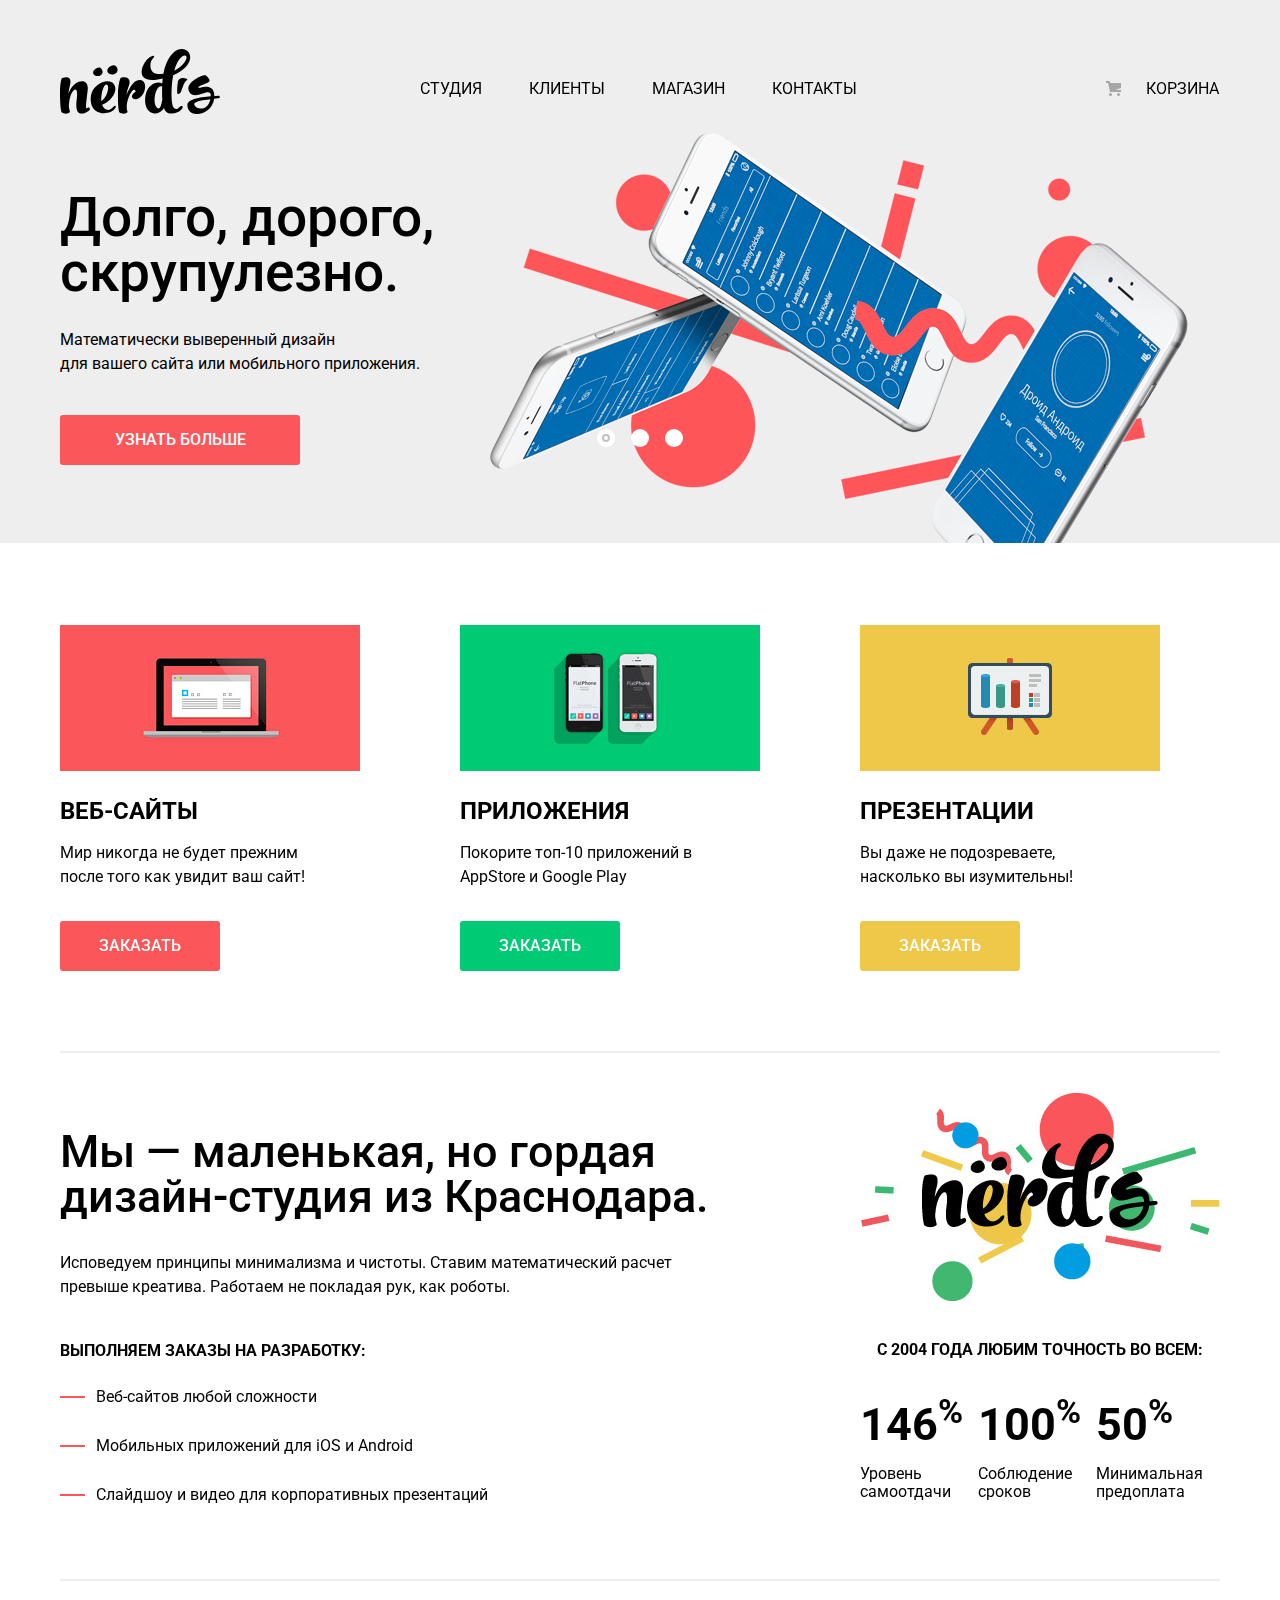
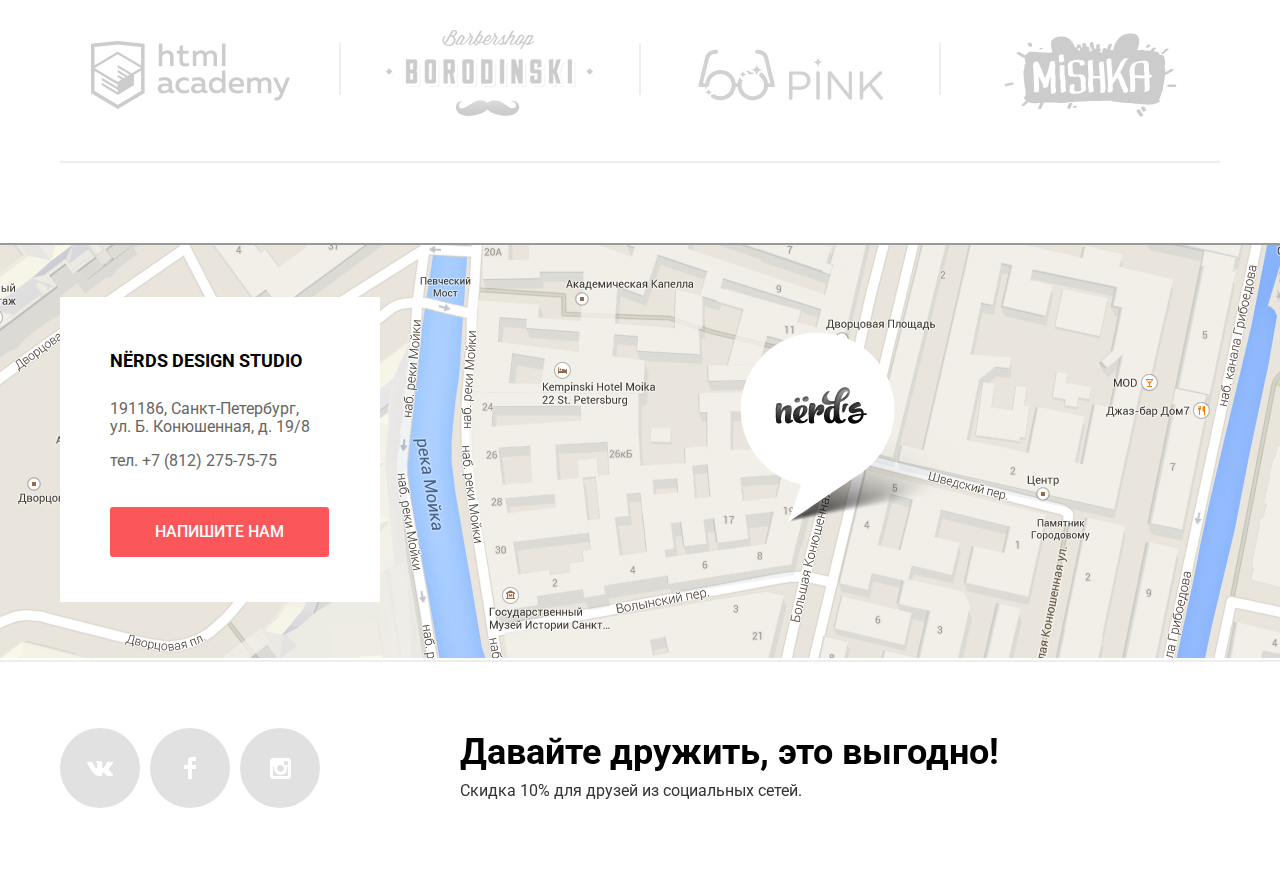
==== commit 41e17ba4: "upd_15-00" ====
--- a/index.html
+++ b/index.html
@@ -143,7 +143,7 @@
    <footer class="main-footer  ">
   
     <div class="footer-contacts-map ">
-<iframe src="https://yandex.ru/map-widget/v1/?um=constructor%3A5be50fe4789b28e61c7c01ed463c44ba8f6de978471f3501f246575c669ff961&amp;source=constructor" width="1440" height="415" frameborder="0"></iframe>
+<iframe class="yandex-map"src="https://yandex.ru/map-widget/v1/?um=constructor%3A5be50fe4789b28e61c7c01ed463c44ba8f6de978471f3501f246575c669ff961&amp;source=constructor" width="1440" height="415"></iframe>
 	   <div class="footer-contacts">
 	         <h4>Nёrds design studio</h4> 
        <p>191186, Санкт-Петербург, </p>
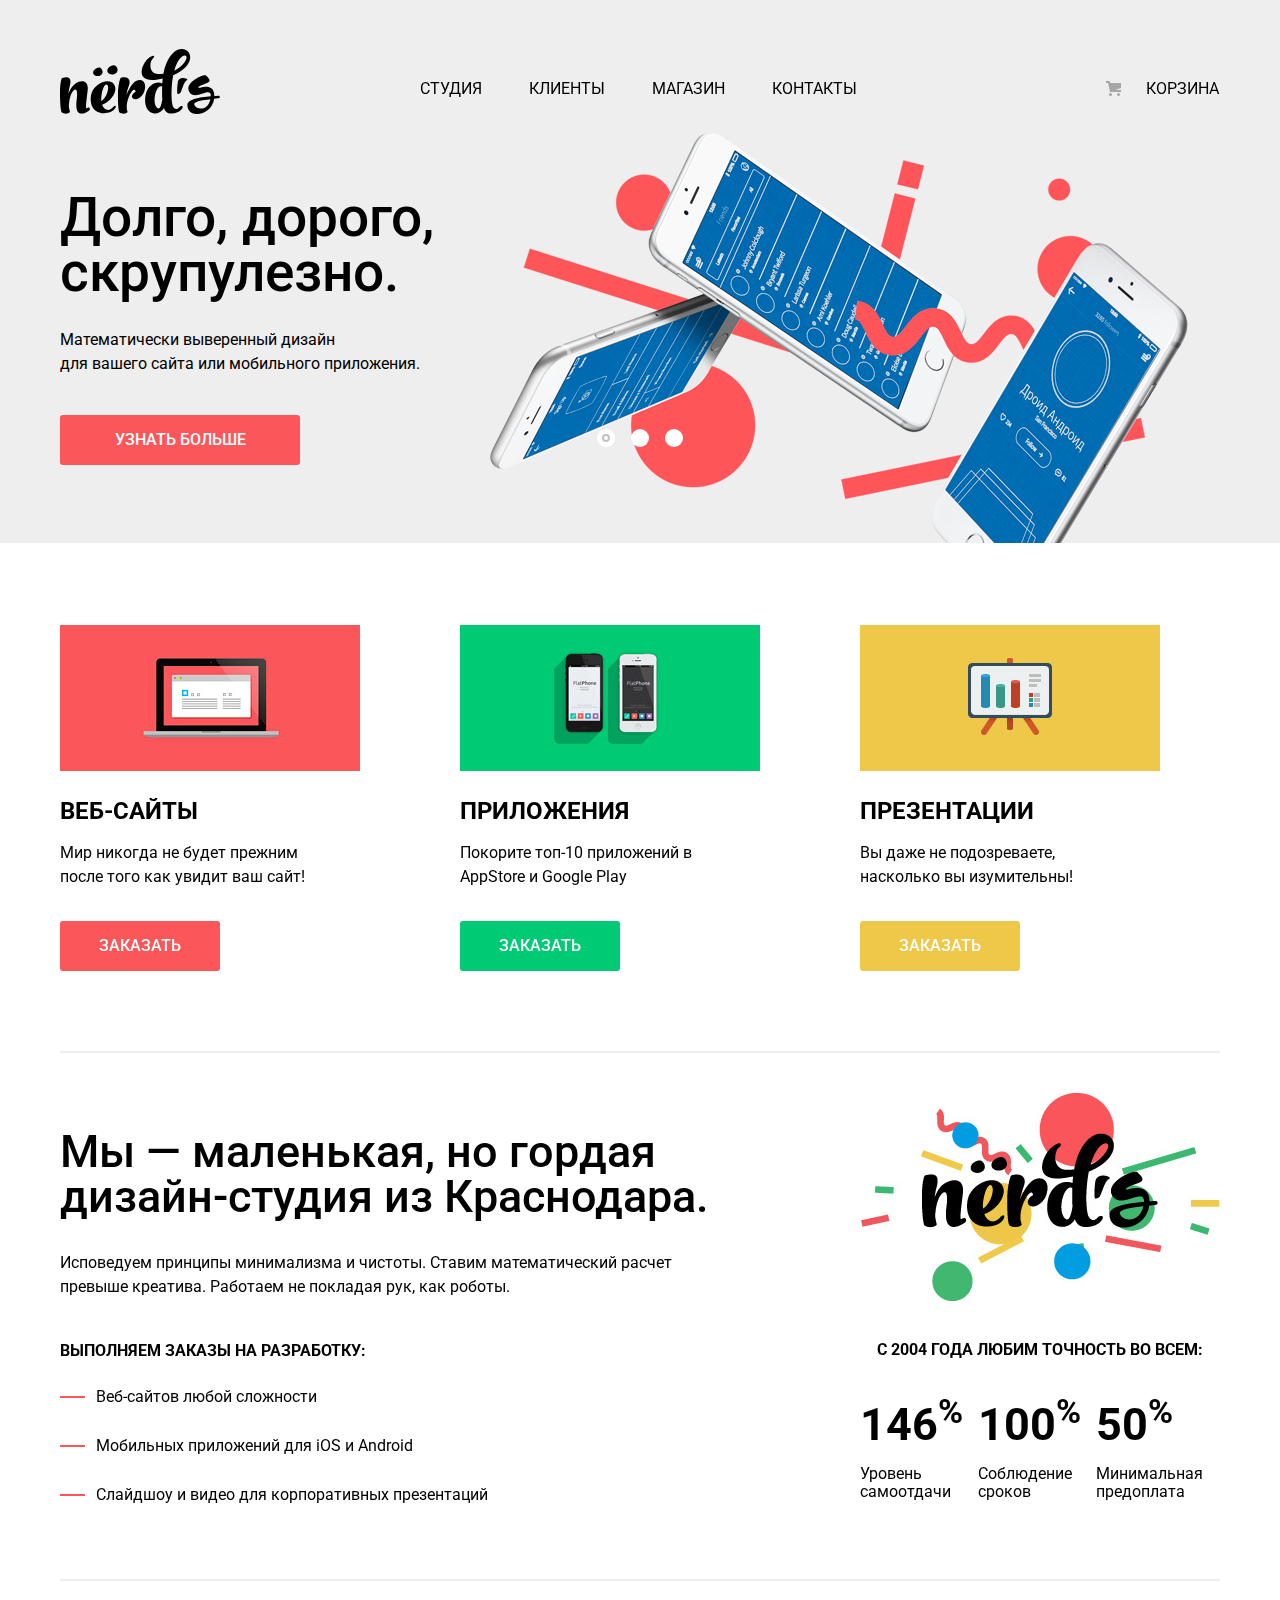
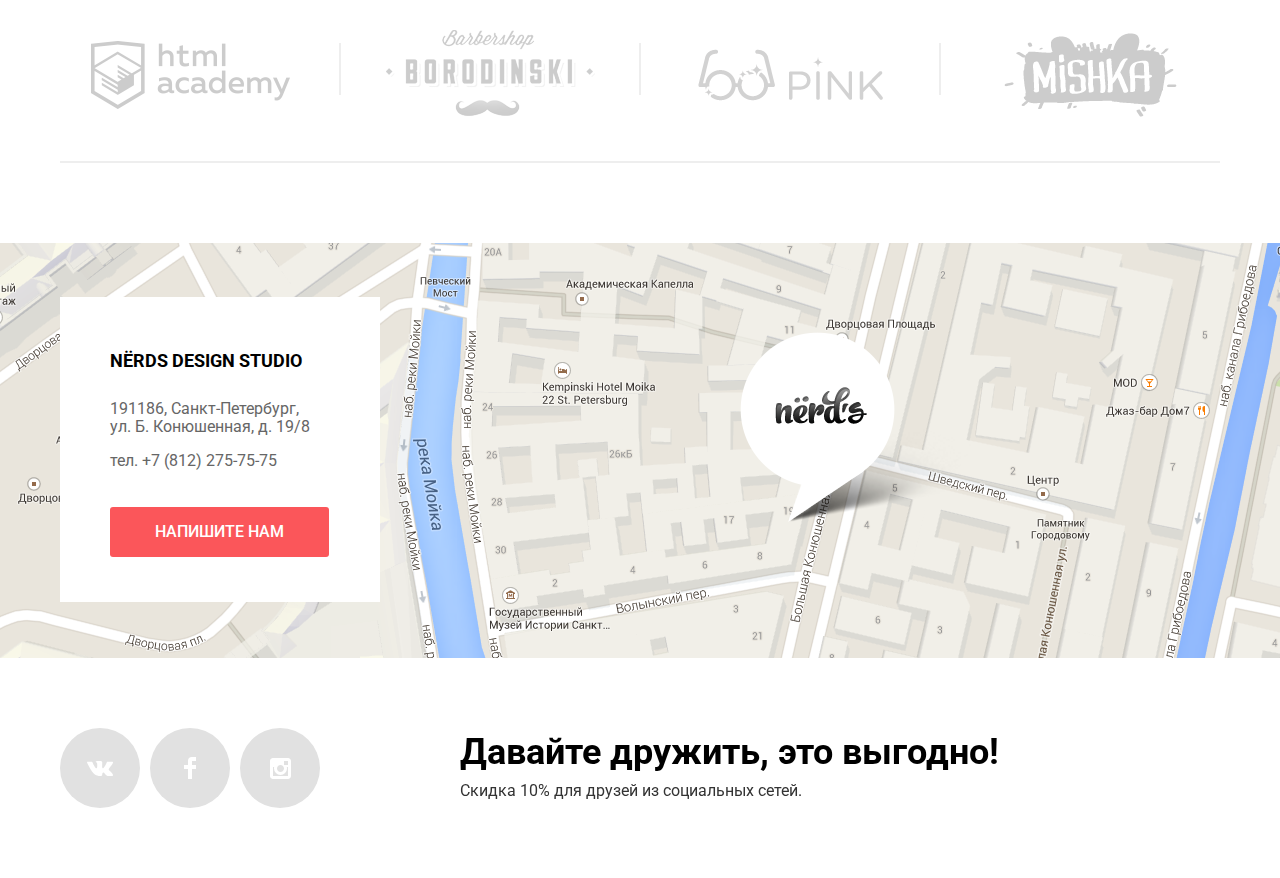
==== commit 6cc05a8a: "для предзащиты" ====
--- a/index.html
+++ b/index.html
@@ -9,7 +9,7 @@
 </head>
  <body>
    <header class="main-header">
-        
+
 	 <div class="container">
 	 <nav class="main-navigation">
        <a class="main-header-logo" href="#">
@@ -28,8 +28,8 @@
 	   </div>
 	   </nav>
 	   </div>
-     
- 
+
+
   <h1 class="visually-hidden">Дизайн-студия «Нёрдс»</h1>
   <section class="slider">
       <div class="container">
@@ -63,7 +63,7 @@
             <p>Работать днем, как все? Мы против этого.<br> Ближе к полуночи работа только начинается.</p>
             <a class="slider-item-button button" href="#">Узнать больше</a>
           </li>
-        </ul>  
+        </ul>
       </div>
     </section>
    </header>
@@ -92,7 +92,7 @@
   </section>
   <div class="line"></div>
   <div class="about-achievements">
-  
+
   <section class="about">
     <p class="about-header">Мы — маленькая, но гордая дизайн-студия из Краснодара.</p>
     <p>Исповедуем принципы минимализма и чистоты. Ставим математический расчет
@@ -119,10 +119,10 @@
 	  <p>Соблюдение сроков</p>
 	  </div>
 	  <div class="achivements-numbers">
-      <p>50<sup>%</sup></p> 
+      <p>50<sup>%</sup></p>
       <p>Минимальная предоплата</p>
       </div>
-	 </div> 
+	 </div>
   </section>
   </div>
     <div class=" line-gallery"></div>
@@ -141,55 +141,55 @@
 </main>
 
    <footer class="main-footer  ">
-  
+
     <div class="footer-contacts-map ">
 <iframe class="yandex-map"src="https://yandex.ru/map-widget/v1/?um=constructor%3A5be50fe4789b28e61c7c01ed463c44ba8f6de978471f3501f246575c669ff961&amp;source=constructor" width="1440" height="415"></iframe>
 	   <div class="footer-contacts">
-	         <h4>Nёrds design studio</h4> 
+	         <h4>Nёrds design studio</h4>
        <p>191186, Санкт-Петербург, </p>
 	   <p>ул. Б. Конюшенная, д. 19/8 </p>
        <p  class="footer-phone">тел. +7 (812) 275-75-75 </p>
-	   
+
 	          <a href="#" class="button footer-contacts-button"> Напишите нам</a>
 			  </div>
 	 </div>
-	 
-	
-	     <section class=" modal modal-write-to-us-form "> 
+
+
+	     <section class=" modal modal-write-to-us-form ">
 		  <h2 class="write-header">Напишите нам</h2>
 		 		  <form class="write-to-us-form" action="https://echo.htmlacademy.ru" method="post">
-				
+
 		  <label class="form-text-field">Ваше имя:		  <input  id="form-name" type="text" name="login" placeholder="Имя Фамилия" >
 </label>
-		  
+
 		  <label class="form-text-field">Ваш e-mail:		  <input  id="form-mail" type="email"  name="email" placeholder="email@example.com">
 </label>
-		  
+
 		  <label  class="form-text-area">Текст письма:		  <textarea id="id-form-comment" class="form-comment"  name="comment"  rows="4" placeholder="В свободной форме"></textarea>
 </label>
-				  
+
 		  <button class="button button-modal " type="submit">ОТПРАВИТЬ</button>
-		  
-		   
-		  </form>     
+
+
+		  </form>
 		   <button class="modal-close" >Закрыть</button>
 		 </section>
-	 
-	 
-	 
+
+
+
 	 <div class="footer-social-discount container">
      <div class="footer-social">
        <ul class="social-list">
          <li> <a href="#" class="social-button"><span class="visually-hidden">Вконтакте</span>
 	        <svg xmlns="http://www.w3.org/2000/svg" width="26" height="15" viewBox="0 0 26 15"><path fill="#FFF" d="M16.138 11.51c.956-.309 2.18 2.04 3.483 2.939.978.681 1.727.534 1.727.534l3.473-.05s1.815-.112.957-1.554c-.071-.12-.503-1.069-2.585-3.022-2.177-2.043-1.882-1.712.739-5.244 1.597-2.153 2.236-3.468 2.036-4.028-.192-.539-1.365-.399-1.365-.399L20.69.713c-.381.001-.704.119-.851.515-.003.004-.621 1.666-1.445 3.079-1.741 2.989-2.436 3.148-2.724 2.961-.661-.433-.494-1.737-.494-2.664 0-2.897.432-4.105-.846-4.417-.427-.104-.739-.172-1.828-.182-1.392-.021-2.574 0-3.244.329-.445.223-.786.712-.579.74.26.035.843.16 1.155.586.401.552.389 1.789.389 1.789s.229 3.411-.54 3.834c-.528.29-1.25-.302-2.803-3.016-.793-1.388-1.392-2.922-1.392-2.922s-.116-.285-.326-.441c-.25-.185-.6-.244-.6-.244L.848.684S.29.7.085.946c-.182.218-.015.668-.015.668s2.909 6.881 6.203 10.347c3.02 3.182 6.452 2.971 6.452 2.971h1.555s.469-.054.709-.312c.224-.24.214-.691.214-.691s-.031-2.109.935-2.419z"/>
-            </svg>       
+            </svg>
 		 </a></li>
-		 
+
          <li> <a href="https://facebook.com" class="social-button"><span class="visually-hidden">Facebook</span>
              <svg xmlns="http://www.w3.org/2000/svg" width="12" height="22" viewBox="0 0 12 22"><path fill="#FFF" d="M12 4V0H8a4 4 0 0 0-4 4v4H0v4h4v10h4V12h4V8H8V4h4z"/>
 			 </svg>
 		 </a></li>
-		 
+
          <li> <a href="https://instagram.com" class="social-button"><span class="visually-hidden">Instagram</span>
 		     <svg xmlns="http://www.w3.org/2000/svg" width="21" height="21" viewBox="0 0 21 21"><path fill="#FFF" d="M18 0H3C1.35 0 0 1.35 0 3v15c0 1.65 1.35 3 3 3h15c1.65 0 3-1.35 3-3V3c0-1.65-1.35-3-3-3zm-7.5 7c1.93 0 3.5 1.57 3.5 3.5S12.43 14 10.5 14 7 12.43 7 10.5 8.57 7 10.5 7zM18 18H3V9h1.181A6.504 6.504 0 0 0 4 10.5a6.5 6.5 0 1 0 13 0 6.45 6.45 0 0 0-.181-1.5H18v9zm0-11h-4V3h4v4z"/>
 		     </svg>
--- a/css/style.min.css
+++ b/css/style.min.css
@@ -1 +1 @@
-body{margin:0;padding:0;font-family:Roboto,Arial,sans-serif;font-size:16px;line-height:24px;font-weight:400;color:#000;background-color:#fff}a{text-decoration:none}img{max-width:100%;height:auto}.visually-hidden:not(:focus):not(:active),input[type=checkbox].visually-hidden,input[type=radio].visually-hidden{position:absolute;width:1px;height:1px;margin:-1px;border:0;padding:0;white-space:nowrap;clip-path:inset(100%);clip:rect(0 0 0 0);overflow:hidden}.main-header{width:100%;margin-bottom:82px;background-color:#eee}.inner-page .main-header{margin-bottom:58px}.main-navigation{display:flex;flex-direction:row;align-items:center;justify-content:space-between;font-size:16px;line-height:30px;color:#000;text-transform:uppercase;margin-bottom:0;padding-top:49px;padding-bottom:1px}.inner-page .main-navigation{margin-bottom:67px}.inner-page .page-title{margin:0;padding:0;padding-bottom:108px;text-align:center}.container{width:1160px;margin:0 auto;padding:0 20px}.site-navigation-wrapper{display:flex;width:800px;margin-top:5px;justify-content:space-between;align-items:center}.site-navigation{display:flex;flex-wrap:wrap;justify-content:flex-start;align-items:center;width:640px;margin:0;padding:0;margin-right:60px}.site-navigation-current{position:relative}.site-navigation-current::after,.site-navigation-current:active::after{content:"";position:absolute;right:25px;bottom:5;left:25px;height:2px;background-color:#fb565a}.backet-navigation{width:120px;margin:0;padding:0;margin-left:auto}.backet-navigation,.site-navigation{list-style:none}.site-navigation a{color:#000;display:block;vertical-align:middle;padding:0 0;margin-right:47px}.backet-navigation a{color:#000;display:block;vertical-align:middle;padding:0 16px}.backet-navigation .backet-link{position:relative;padding-left:30px}.backet-link::before{content:"";position:absolute;top:7px;left:6px;width:16px;height:18px;background-image:url(../img/cart-icon.svg);background-repeat:no-repeat;background-position:0 0}.backet-navigation a:focus,.backet-navigation a:hover,.site-navigation a:focus,.site-navigation a:hover{color:#fb565a}.backet-navigation a:active,.site-navigation a:active{color:#a6a6a6}.slider-header{color:#000;font-size:55px;line-height:55px;text-transform:uppercase}.site-navigation a:first-child{padding-left:19}.main-header-logo{margin-right:184px}.main-header-logo:hover{opacity:.8}.main-header-logo:active{opacity:.3}.services{margin-bottom:80px}.services-list{display:flex;flex-wrap:wrap;margin:0;padding:0;list-style:none}.services-item{text-align:left;margin-left:100px;width:300px}.services-item-fisrt{margin-left:0}.services-img img{margin:0;padding:0;margin-bottom:18px}.services-item h3{font-size:24px;line-height:30px;font-weight:700;text-transform:uppercase;margin:0;padding:0;margin-bottom:15px}.services-item p{margin:0;padding:0;margin-bottom:32px;width:260px}.slider{position:relative;background-color:#eee}.slider-controls{position:absolute;left:50%;bottom:104px;z-index:100;width:160px;height:18px;text-align:center;font-size:0;transform:translateX(-50%)}.slider-controls label{position:relative;display:inline-block;width:18px;height:18px;padding:8px;border-radius:50%;cursor:pointer}.slider-controls label::after{content:"";position:absolute;top:8px;left:8px;z-index:1;width:18px;height:18px;background:#fff;border-radius:50%}.slider-list{margin:0;padding:0;list-style:none}.slider-item{display:none;padding:65px 0 78px 0}.slider-item:nth-child(1){background-image:url(../img/slide1.png);background-repeat:no-repeat;background-position:93% 7px}.slider-item:nth-child(2){background-image:url(../img/slide2.png);background-repeat:no-repeat;background-position:100% 0}.slider-item:nth-child(3){background-image:url(../img/slide3.png);background-repeat:no-repeat;background-position:100% 20px}#product-1:checked~.slider-list .slider-item:nth-child(1){display:block}#product-2:checked~.slider-list .slider-item:nth-child(2){display:block}#product-3:checked~.slider-list .slider-item:nth-child(3){display:block}#product-1:checked~.slider-controls .slider-controls-item--1::before,#product-2:checked~.slider-controls .slider-controls-item--2::before,#product-3:checked~.slider-controls .slider-controls-item--3::before{content:"";position:absolute;left:50%;top:50%;z-index:2;width:4px;height:4px;margin:-4px;background-color:inherit;border:2px solid #c1c1c1;border-radius:50%}.slider-item h3{max-width:600px;margin:0;margin-bottom:28px;font-size:55px;line-height:55px;font-weight:500}.slider-item p{max-width:430px;margin:0;margin-bottom:39px}.about-achievements{display:flex;justify-content:space-between;margin-bottom:47px}.about{width:660px;margin:0;padding:0;margin-top:46px}.about p{margin:0;padding:0;margin-bottom:32px}.achievements{width:360px;padding-top:10px}.about-list{list-style:none;margin:0;padding:0}.about-list li{position:relative;margin-bottom:25px;padding-left:36px}.about-list li:before{content:"";position:absolute;top:11px;left:0;width:25px;height:2px;background-color:#fb565a}.about-header{font-size:45px;font-weight:500;line-height:45px;color:#000;margin-bottom:35px}.line{width:1160px;height:2px;background:#eee;margin-bottom:30px}.about-servises{margin-top:40px}.about-servises h4{font-weight:700;color:#000;text-transform:uppercase;margin:0;padding:0;margin-bottom:22px;margin-top:10px}.table-heading{font-size:16px;font-weight:700;line-height:24px;color:#000;text-transform:uppercase;margin:0;padding:0;margin-top:30px;margin-bottom:58px;padding-left:17px}.achivements-numbers{width:100px;margin-right:18px}.achivements-numbers p{margin:0;padding:0}.achivements-numbers-wrapper{display:flex;align-items:center}.achivements-numbers p:first-child{list-style:none;font-size:45px;font-weight:700;line-height:10px;color:#000;margin-bottom:35px}.achivements-numbers p:last-child{line-height:18px}.line-gallery{width:1160px;height:2px;background:#eee;margin-bottom:38px}.gallery-list{list-style:none;display:flex;justify-content:space-between;align-items:center;margin:0;padding:5px 0 3px 0}.gallery-item{position:relative;display:flex;flex-direction:row;justify-content:space-around;align-items:center;min-height:108px}.gallery{margin-bottom:26px}.gallery-list li{position:relative;margin:0;padding:0;width:260px}.gallery-list a{margin:0;padding:0}.gallery-list-devider:after{content:"";position:absolute;top:19px;left:279px;width:2px;height:52px;background-color:#eee;opacity:1}.gallery-list li:last-child:after{width:0;height:0}.gallery-item a{opacity:.2;margin-left:100px}.gallery-list a:first-child{margin-left:0}.gallery-item a:hover{opacity:1}.gallery-item:active{opacity:.1}.button{display:block;width:240px;padding:16px 0;font:inherit;font-size:16px;font-weight:500;line-height:18px;text-align:center;color:#fff;vertical-align:middle;text-transform:uppercase;text-align:center;text-decoration:none;background-color:#fb565a;border-radius:3px;border:none}.button-servises{width:160px}.button-item-cards{width:200px}.button:focus,.button:hover{background-color:#e74246}.button:active{background-color:#d7373b;color:rgba(255,255,255,.3);box-shadow:0 3px rgba(0,0,0,.1) inset}.button-green{background-color:#00ca74}.button-green:focus,.button-green:hover{background-color:#00bc6c}.button-green:active{background-color:#00aa62;color:rgba(255,255,255,.3)}.button-yellow{background-color:#efc84a}.button-yellow:focus,.button-yellow:hover{background-color:#eab534}.button-yellow:active{background-color:#e5a722;color:rgba(255,255,255,.3)}.main-footer{margin-top:80px}.inner-page .main-footer{margin-top:60px}.footer-contacts-map{position:relative;width:1440px;height:415px;background-image:url(../img/map-marker.png);background-repeat:no-repeat;background-color:#eee;margin-bottom:70px;left:50%;margin-left:-720px}.footer-contacts{position:absolute;display:flex;flex-direction:column;flex-wrap:wrap;padding-left:50px;top:54px;left:140px;width:270px;background-color:#fff}.footer-contacts h4{font-size:18px;line-height:30px;font-weight:700;margin:0;margin-bottom:24px;margin-top:49px;text-transform:uppercase}.footer-contacts p{margin:0;color:#666;line-height:18px}.footer-contacts p:nth-child(3){margin-bottom:16px}.footer-contacts p:nth-child(4){margin-bottom:37px}.footer-contacts-button{width:219px;margin-bottom:45px}.social-list{display:flex;flex-wrap:wrap;justify-content:space-between;width:260px;list-style:none;margin:0 auto;padding:0}.footer-discount b{font-size:36px;font-weight:700;line-height:36px;color:#000;margin-bottom:10px;margin-top:6px}.footer-discount{display:flex;flex-direction:column;align-items:left;font-size:16px;font-weight:400;line-height:22px;color:#333;width:900px;margin:0;margin-left:140px}.footer-discount-social{line-height:22px;margin:0}.social-button:hover{background-color:#e74246}.social-button:focus{background-color:#d7373b}.social-button:focus path{opacity:.3}.footer-social-discount{display:flex;margin-bottom:70px}.footer-social{width:260px;margin:0}.social-button{display:flex;align-items:center;justify-content:center;width:80px;height:80px;border-radius:50%;background-color:#e1e1e1}.page-title{font-size:55px;font-weight:500;line-height:55px;color:#000}.form-legend{font-size:18px;font-weight:700;line-height:30px;color:#000;margin-bottom:16px}.filters{width:260px;margin:0;padding:0;margin-right:100px}.catalog{width:800px}.catalog-columns{display:flex;justify-content:space-between}.wrapper-side-sort-catalog{display:flex;flex-direction:column;position:relative}.filter-input+label{font-size:16px;font-weight:400;line-height:20px;color:#283136}.filter-option{list-style:none;margin-bottom:20px;padding-left:36px}.filter-option label{position:relative;display:block;cursor:pointer;user-select:none}.filter-input-checkbox+label::before{content:"";position:absolute;position:absolute;top:-2px;left:-35px;width:26px;height:23px;background-image:url(../img/checkbox-off.svg);background-repeat:no-repeat;background-position:0 0;opacity:.4}.filter-input-checkbox:hover+label::before{opacity:1}.filter-input-checkbox:checked+label::after{content:"";position:absolute;top:-1px;left:-36px;width:26px;height:23px;background-image:url(../img/checkbox-on.svg);background-repeat:no-repeat;background-position:0 0}.filter-input-radio+label::before{content:"";position:absolute;position:absolute;top:-3px;left:-35px;width:25px;height:25px;background-image:url(../img/radio-off.svg);background-repeat:no-repeat;background-position:0 0;opacity:.4}.filter-input-radio:hover+label::before{opacity:1}.filter-input-radio:checked+label::after{content:"";position:absolute;top:-3px;left:-35px;width:25px;height:25px;background-image:url(../img/radio-on.svg);background-repeat:no-repeat;background-position:0 0}.filter-input+label:disabled{opacity:.1}.filter-button{width:260px;background-color:#eee;color:#000}.filter-button:focus,.filter-button:hover{background-color:#dfdfdf}.filter-button:active{background-color:#d5d5d5;box-shadow:0 3px 0 0 #bfbfbf inset;color:#000}fieldset{border:0}.side-sort{display:flex;flex-wrap:wrap;width:760px;margin:0;padding:0;margin-left:40px;margin-bottom:57px}.side-sort-legend{font-size:18px;font-weight:700;line-height:18px;color:#000}.side-sort-wrapper{box-sizing:border-box;display:flex;flex-wrap:wrap;justify-content:space-between;width:272px;margin-left:267px}.side-sort-list{font-size:14px;font-weight:400;line-height:18px;color:#000;opacity:.3;text-transform:uppercase}.side-sort-bottom{position:absolute;background-image:url(../img/icon-down-dir.svg);background-repeat:no-repeat;background-position:0 0;width:11px;height:10px;top:5px;right:29px;border:0;background-color:transparent}.side-sort-top{position:absolute;background-image:url(../img/icon-up-dir.svg);background-repeat:no-repeat;background-position:0 0;width:11px;height:10px;top:5px;right:0;border:0;background-color:transparent}.side-sort-list:hover{opacity:.6}.side-sort-list:active{opacity:1}.side-sort-active{opacity:1}.catalog-list{display:flex;flex-wrap:wrap;list-style:none;padding:0;margin:0;margin-bottom:30px}.catalog-item{position:relative;width:360px;margin-bottom:25px;margin-left:40px;display:block;flex-basis:360px;overflow:hidden}.catalog-category{font-size:16px;font-weight:400;line-height:18px;color:#666;display:block;margin:0;padding:0;max-width:210px;margin-bottom:30px;text-align:center}.side-sort-legend{margin:0}.catalog-item-title{display:block;font-size:18px;font-weight:700;line-height:30px;color:#000;text-transform:uppercase;margin-bottom:15px;margin-top:15px;text-align:center}.catalog-item-title:hover{color:#f66}.catalog-item-title:active{color:#000;opacity:.3}.catalog-item-hover{display:flex;flex-wrap:wrap;justify-content:center;width:360px;min-height:230px;padding:27px;box-sizing:border-box;background-color:#eee;position:absolute;bottom:7px;z-index:-1;left:0;right:0;margin-left:auto;margin-right:auto;box-sizing:border-box}.catalog-item:hover .catalog-item-hover{position:absolute;bottom:7px;z-index:1;opacity:1}.catalog-item-price{margin:0;padding:0;margin-bottom:15px}.catalog-item-image{margin:0;padding:0}.catalog-item-image a{margin:0;padding:0}.catalog-item::before{content:"";top:-39px;background-image:url(../img/browser.svg);width:360px;height:40px;opacity:.12;display:block}.catalog-item:hover::before{opacity:1}.pagination-list{display:flex;flex-wrap:wpar;font-size:16px;font-weight:500;line-height:18px;text-transform:uppercase;list-style:none;padding:0;margin:0;margin-left:40px}.pagination-item{margin:0}.pagination-item a{display:block;padding:16px 20px;color:#000;margin-right:12px;background-color:#eee;border-radius:3px}.pagination-item-current a{padding:14px 18px;border:2px solid #eee;background-color:transparent}.pagination-item:last-child{margin-right:0}.pagination-item a:hover{background-color:#dfdfdf}.pagination-item a:active{background-color:#d5d5d5;box-shadow:0 3px 0 0 #bfbfbf inset}.pagination-item-button{width:272px;text-align:center}.modal-write-to-us-form{position:fixed;left:240px;bottom:180px;border:0 solid gray;border-radius:0;width:960px;max-width:100%;margin:0;padding:0;padding:84px 100px;background-color:#fff;box-sizing:border-box;box-shadow:0 20px 40px rgba(0,0,0,.75);left:50%;margin-left:-480px;z-index:110}.modal-overlay{z-index:-2;position:fixed;top:0;left:0;width:100%;height:100%}.overlay-show{z-index:100;display:flex}.modal.closed{display:none}.write-to-us-form{display:flex;flex-wrap:wrap;justify-content:space-between;width:760px}.form-item{width:360px}.form-text-area,.form-text-field{font-weight:700}.form-comment{display:block;width:730px;font-weight:400;font-size:16px;line-height:18px;padding:10px 15px}.write-header{display:block;font-size:55px;line-height:55px;font-weight:500;margin:0;margin-bottom:50px}.write-to-us-form input[type=email],.write-to-us-form input[type=text]{box-sizing:border-box;width:360px;padding:10px 15px;padding-right:40px;font-size:16px;line-height:18px}.write-to-us-form text-area{width:100%}.form-text-field{width:360px}.form-text-area{width:100%;margin-bottom:50px}.modal-close{position:absolute;right:90px;top:77px;font-size:0;width:27px;height:27px;cursor:pointer;border:0;background-color:transparent;margin:0;padding:0}.modal-close::after{content:"";position:absolute;background-image:url(../img/close-cross.svg);background-repeat:no-repeat;width:27px;height:27px;right:0;top:0;margin:0;padding:0}.button-modal{height:50px}.form-comment,.form-text-field input{background-color:transparent;border:2px solid #d7dcde;color:#999;margin-bottom:35px;margin-top:10px}.form-comment:hover,.form-text-field input:hover{border-color:#b4b9bb;color:#b4b9bb}.form-comment:focus,.form-text-field input:focus{border-color:#000;color:#000}.form-item input:invalid{border-color:#e74246;color:#e74246}@keyframes bounce{0%{transform:translateY(-2000px)}70%{transform:translateY(30px)}90%{transform:translateY(-10px)}100%{transform:translateY(0)}}@keyframes shake{0%,100%{transform:translateX(0)}10%,30%,50%,70%,90%{transform:translateX(-10px)}20%,40%,60%,80%{transform:translateX(10px)}}.modal{position:fixed;display:none;color:#000}.modal-show{display:block;animation:bounce .7s}.modal-error{animation:shake .6s}.filter-item{margin:0;padding:0;margin-bottom:55px;border:none}.range-filter{width:260px;margin-top:51px}.filter-item legend{font-size:18px;line-height:24px;text-transform:uppercase;font-weight:700}.range-controls{position:relative;height:41px;margin-bottom:15px;padding-top:39px;padding-right:20px;padding-left:20px;background-color:#f1f1f1;border-radius:5px}.range-controls .scale{height:2px;background:#d7dcde}.range-controls .bar{width:70%;height:2px;background:#00ca74}.range-controls .toggle{position:absolute;top:31px;left:0;width:4px;height:4px;padding:0;border:8px solid #fff;background-color:#ababab;box-shadow:0 2px 1px 0 #cfcfcf;border-radius:50%;cursor:pointer}.range-controls .toggle-min{left:18px}.range-controls .toggle-max{left:160px}.price-controls{font-size:0}.price-controls label{display:inline-block;width:50%;font-size:16px;text-transform:uppercase}.price-controls input{width:60px;padding:9px 10px;margin-left:8px;font-family:Roboto,Arial,sans-serif;font-size:16px;text-align:center;color:#283136;border:none;border-radius:5px;background:#f1f1f1}.max-price{text-align:right}.filter ul{padding:0;margin:0}.form-fieldset{padding:0;margin:0;margin-bottom:25px}.form-fieldset-bottom{margin-bottom:29px}+@keyframes bounce{0%{transform:translateY(-2000px)}70%{transform:translateY(30px)}90%{transform:translateY(-10px)}to{transform:translateY(0)}}@keyframes shake{0%,to{transform:translateX(0)}10%,30%,50%,70%,90%{transform:translateX(-10px)}20%,40%,60%,80%{transform:translateX(10px)}}body{margin:0;padding:0;font-family:"Roboto",Arial,sans-serif;font-size:16px;line-height:24px;font-weight:400;color:#000;background-color:#fff}a{text-decoration:none}img{max-width:100%;height:auto}.visually-hidden:not(:focus):not(:active),input[type=checkbox].visually-hidden,input[type=radio].visually-hidden{position:absolute;width:1px;height:1px;margin:-1px;border:0;padding:0;white-space:nowrap;clip-path:inset(100%);clip:rect(0 0 0 0);overflow:hidden}.main-header{width:100%;margin-bottom:82px;background-color:#eee}.inner-page .main-header{margin-bottom:58px}.main-navigation{display:flex;flex-direction:row;align-items:center;justify-content:space-between;font-size:16px;line-height:30px;color:#000;text-transform:uppercase;margin-bottom:0;padding-top:49px;padding-bottom:1px}.inner-page .main-navigation{margin-bottom:67px}.inner-page .page-title{margin:0;padding:0 0 108px;text-align:center}.container{width:1160px;margin:0 auto;padding:0 20px}.site-navigation-wrapper{display:flex;width:800px;margin-top:5px;justify-content:space-between;align-items:center}.site-navigation{display:flex;flex-wrap:wrap;justify-content:flex-start;align-items:center;width:640px;padding:0;margin:0 60px 0 0}.site-navigation-current{position:relative}.site-navigation-current::after,.site-navigation-current:active::after{content:"";position:absolute;right:25px;bottom:5;left:25px;height:2px;background-color:#fb565a}.backet-navigation{width:120px;padding:0;margin:0 0 0 auto}.backet-navigation,.site-navigation{list-style:none}.backet-navigation a,.site-navigation a{color:#000;display:block;vertical-align:middle}.site-navigation a{margin-right:47px;padding:0}.backet-navigation a{padding:0 16px}.backet-navigation .backet-link{position:relative;padding-left:30px}.backet-link::before{content:"";position:absolute;top:7px;left:6px;width:16px;height:18px;background-image:url(../img/cart-icon.svg);background-repeat:no-repeat;background-position:0 0}.backet-navigation a:focus,.backet-navigation a:hover,.site-navigation a:focus,.site-navigation a:hover{color:#fb565a}.backet-navigation a:active,.site-navigation a:active{color:#a6a6a6}.slider-header{color:#000;font-size:55px;line-height:55px;text-transform:uppercase}.site-navigation a:first-child{padding-left:19}.main-header-logo{margin-right:184px}.main-header-logo:hover{filter:alpha (Opacity=80);opacity:.8}.main-header-logo:active{filter:alpha (Opacity=30);opacity:.3}.services{margin-bottom:80px}.services-list{display:flex;flex-wrap:wrap;margin:0;padding:0;list-style:none}.services-item{text-align:left;margin-left:100px;width:300px}.services-item-fisrt{margin-left:0}.services-img img{padding:0;margin:0 0 18px}.services-item h3{font-size:24px;line-height:30px;font-weight:700;text-transform:uppercase;padding:0;margin:0 0 15px}.services-item p{padding:0;margin:0 0 32px;width:260px}.slider{position:relative;background-color:#eee}.slider-controls{position:absolute;left:50%;bottom:104px;z-index:100;width:160px;height:18px;text-align:center;font-size:0;transform:translateX(-50%)}.slider-controls label{position:relative;display:inline-block;width:18px;height:18px;padding:8px;border-radius:50%;cursor:pointer}.slider-controls label::after{content:"";position:absolute;top:8px;left:8px;z-index:1;width:18px;height:18px;background:#fff;border-radius:50%}.slider-list{margin:0;padding:0;list-style:none}.slider-item{display:none;padding:65px 0 78px}.slider-item:nth-child(1){background-image:url(../img/slide1.png);background-repeat:no-repeat;background-position:93% 7px}.slider-item:nth-child(2),.slider-item:nth-child(3){background-image:url(../img/slide2.png);background-repeat:no-repeat;background-position:100% 0}.slider-item:nth-child(3){background-image:url(../img/slide3.png);background-position:100% 20px}#product-1:checked~.slider-list .slider-item:nth-child(1),#product-2:checked~.slider-list .slider-item:nth-child(2),#product-3:checked~.slider-list .slider-item:nth-child(3){display:block}#product-1:checked~.slider-controls .slider-controls-item--1::before,#product-2:checked~.slider-controls .slider-controls-item--2::before,#product-3:checked~.slider-controls .slider-controls-item--3::before{content:"";position:absolute;left:50%;top:50%;z-index:2;width:4px;height:4px;margin:-4px;background-color:inherit;border:2px solid #c1c1c1;border-radius:50%}.slider-item h3{max-width:600px;margin:0 0 28px;font-size:55px;line-height:55px;font-weight:500}.slider-item p{max-width:430px;margin:0 0 39px}.about-achievements{display:flex;justify-content:space-between;margin-bottom:47px}.about{width:660px;padding:0;margin:46px 0 0}.about p{padding:0;margin:0 0 32px}.achievements{width:360px;padding-top:10px}.about-list{list-style:none;margin:0;padding:0}.about-list li{position:relative;margin-bottom:25px;padding-left:36px}.about-list li:before{content:"";position:absolute;top:11px;left:0;width:25px;height:2px;background-color:#fb565a}.about-header{font-size:45px;font-weight:500;line-height:45px;color:#000;margin-bottom:35px}.line{width:1160px;height:2px;background:#eee;margin-bottom:30px}.about-servises{margin-top:40px}.about-servises h4,.table-heading{font-weight:700;color:#000;text-transform:uppercase;padding:0;margin:10px 0 22px}.table-heading{font-size:16px;line-height:24px;margin:30px 0 58px;padding:0 0 0 17px}.achivements-numbers{width:100px;margin-right:18px}.achivements-numbers p,.gallery-list a{margin:0;padding:0}.achivements-numbers-wrapper{display:flex;align-items:center}.achivements-numbers p:first-child{list-style:none;font-size:45px;font-weight:700;line-height:10px;color:#000;margin-bottom:35px}.achivements-numbers p:last-child{line-height:18px}.line-gallery{width:1160px;height:2px;background:#eee;margin-bottom:38px}.gallery-item,.gallery-list{display:flex;align-items:center}.gallery-list{list-style:none;margin:0;padding:5px 0 3px;justify-content:space-between}.gallery-item{position:relative;flex-direction:row;justify-content:space-around;min-height:108px}.gallery{margin-bottom:26px}.gallery-list li{position:relative;margin:0;padding:0;width:260px}.gallery-list-devider:after{content:"";position:absolute;top:19px;left:279px;width:2px;height:52px;background-color:#eee;opacity:1}.gallery-list li:last-child:after{width:0;height:0}.gallery-item a{opacity:.2;margin-left:100px}.gallery-list a:first-child{margin-left:0}.filter-input-checkbox:hover+label::before,.gallery-item a:hover{opacity:1}.gallery-item:active{opacity:.1}.button{display:block;width:240px;padding:16px 0;font:inherit;font-size:16px;font-weight:500;line-height:18px;color:#fff;vertical-align:middle;text-transform:uppercase;text-align:center;text-decoration:none;background-color:#fb565a;border-radius:3px;border:0}.button-servises{width:160px}.button-item-cards{width:200px}.button:focus,.button:hover{background-color:#e74246}.button:active{background-color:#d7373b;color:rgba(255,255,255,.3);box-shadow:0 3px rgba(0,0,0,.1) inset}.button-green{background-color:#00ca74}.button-green:focus,.button-green:hover{background-color:#00bc6c}.button-green:active{background-color:#00aa62;color:rgba(255,255,255,.3)}.button-yellow{background-color:#efc84a}.button-yellow:focus,.button-yellow:hover{background-color:#eab534}.button-yellow:active{background-color:#e5a722;color:rgba(255,255,255,.3)}.main-footer{margin-top:80px}.inner-page .main-footer{margin-top:60px}.footer-contacts-map{position:relative;width:1440px;height:415px;background-image:url(../img/map-marker.png);background-repeat:no-repeat;background-color:#eee;margin-bottom:70px;left:50%;margin-left:-720px}.footer-contacts{position:absolute;display:flex;flex-direction:column;flex-wrap:wrap;padding-left:50px;top:54px;left:140px;width:270px;background-color:#fff}.footer-contacts h4{font-size:18px;line-height:30px;font-weight:700;margin:49px 0 24px;text-transform:uppercase}.footer-contacts p{margin:0;color:#666;line-height:18px}.footer-contacts p:nth-child(3){margin-bottom:16px}.footer-contacts p:nth-child(4){margin-bottom:37px}.footer-contacts-button{width:219px;margin-bottom:45px}.social-list{display:flex;flex-wrap:wrap;justify-content:space-between;width:260px;list-style:none;margin:0 auto;padding:0}.footer-discount b{font-size:36px;font-weight:700;line-height:36px;color:#000;margin-bottom:10px;margin-top:6px}.footer-discount{display:flex;flex-direction:column;align-items:left;font-size:16px;font-weight:400;line-height:22px;color:#333;width:900px;margin:0 0 0 140px}.footer-discount-social{line-height:22px;margin:0}.social-button:hover{background-color:#e74246}.social-button:focus{background-color:#d7373b}.social-button:focus path{opacity:.3}.footer-social-discount{display:flex;margin-bottom:70px}.footer-social{width:260px;margin:0}.social-button{display:flex;align-items:center;justify-content:center;width:80px;height:80px;border-radius:50%;background-color:#e1e1e1}.page-title{font-size:55px;font-weight:500;line-height:55px;color:#000}.form-legend{font-size:18px;font-weight:700;line-height:30px;color:#000;margin-bottom:16px}.filters{width:260px;padding:0;margin:0 100px 0 0}.catalog{width:800px}.catalog-columns{display:flex;justify-content:space-between}.wrapper-side-sort-catalog{display:flex;flex-direction:column;position:relative}.filter-input+label{font-size:16px;font-weight:400;line-height:20px;color:#283136}.filter-option{list-style:none;margin-bottom:20px;padding-left:36px}.filter-option label{position:relative;display:block;cursor:pointer;user-select:none}.filter-input-checkbox+label::before{content:"";position:absolute;top:-2px;left:-35px;width:26px;height:23px;background-image:url(../img/checkbox-off.svg);background-repeat:no-repeat;background-position:0 0;opacity:.4}.filter-input-checkbox:checked+label::after{content:"";position:absolute;top:-1px;left:-36px;width:26px;height:23px;background-image:url(../img/checkbox-on.svg);background-repeat:no-repeat;background-position:0 0}.filter-input-radio+label::before{content:"";position:absolute;top:-3px;left:-35px;width:25px;height:25px;background-image:url(../img/radio-off.svg);background-repeat:no-repeat;background-position:0 0;opacity:.4}.filter-input-radio:hover+label::before{opacity:1}.filter-input-radio:checked+label::after{content:"";position:absolute;top:-3px;left:-35px;width:25px;height:25px;background-image:url(../img/radio-on.svg);background-repeat:no-repeat;background-position:0 0}.filter-input+label:disabled{opacity:.1}.filter-button{width:260px;background-color:#eee;color:#000}.filter-button:focus,.filter-button:hover{background-color:#dfdfdf}.filter-button:active{background-color:#d5d5d5;box-shadow:0 3px 0 0 #bfbfbf inset;color:#000}fieldset{border:0}.side-sort{display:flex;flex-wrap:wrap;width:760px;padding:0;margin:0 0 57px 40px}.side-sort-legend{font-size:18px;font-weight:700;line-height:18px;color:#000}.side-sort-wrapper{box-sizing:border-box;display:flex;flex-wrap:wrap;justify-content:space-between;width:272px;margin-left:267px}.side-sort-list{font-size:14px;font-weight:400;line-height:18px;color:#000;opacity:.3;text-transform:uppercase}.side-sort-bottom,.side-sort-top{position:absolute;background-image:url(../img/icon-down-dir.svg);background-repeat:no-repeat;background-position:0 0;width:11px;height:10px;top:5px;right:29px;border:0;background-color:transparent}.side-sort-top{background-image:url(../img/icon-up-dir.svg);right:0}.side-sort-list:hover{opacity:.6}.catalog-item:hover::before,.side-sort-active,.side-sort-list:active{opacity:1}.catalog-list{display:flex;flex-wrap:wrap;list-style:none;padding:0;margin:0 0 30px}.catalog-item{position:relative;width:360px;margin-bottom:25px;margin-left:40px;display:block;flex-basis:360px;overflow:hidden}.catalog-category{font-size:16px;font-weight:400;line-height:18px;color:#666;display:block;padding:0;max-width:210px;margin:0 0 30px;text-align:center}.side-sort-legend{margin:0}.catalog-item-title{display:block;font-size:18px;font-weight:700;line-height:30px;color:#000;text-transform:uppercase;margin-bottom:15px;margin-top:15px;text-align:center}.catalog-item-title:hover{color:#f66}.catalog-item-title:active{color:#000;opacity:.3}.catalog-item-hover{display:flex;flex-wrap:wrap;justify-content:center;width:360px;min-height:230px;padding:27px;background-color:#eee;position:absolute;bottom:7px;z-index:-1;left:0;right:0;margin-left:auto;margin-right:auto;box-sizing:border-box}.catalog-item:hover .catalog-item-hover{position:absolute;bottom:7px;z-index:1;opacity:1}.catalog-item-price{padding:0;margin:0 0 15px}.catalog-item-image,.catalog-item-image a{margin:0;padding:0}.catalog-item::before{content:"";top:-39px;background-image:url(../img/browser.svg);width:360px;height:40px;opacity:.12;display:block}.pagination-list{display:flex;flex-wrap:wpar;font-size:16px;font-weight:500;line-height:18px;text-transform:uppercase;list-style:none;padding:0;margin:0 0 0 40px}.pagination-item{margin:0}.pagination-item a{display:block;padding:16px 20px;color:#000;margin-right:12px;background-color:#eee;border-radius:3px}.pagination-item-current a{padding:14px 18px;border:2px solid #eee;background-color:transparent}.pagination-item:last-child{margin-right:0}.pagination-item a:hover{background-color:#dfdfdf}.pagination-item a:active{background-color:#d5d5d5;box-shadow:0 3px 0 0 #bfbfbf inset}.pagination-item-button{width:272px;text-align:center}.modal-write-to-us-form{position:fixed;bottom:180px;border:0 solid gray;border-radius:0;width:960px;max-width:100%;padding:84px 100px;background-color:#fff;box-sizing:border-box;box-shadow:0 20px 40px rgba(0,0,0,.75);left:50%;margin:0 0 0 -480px;z-index:110}.modal-overlay{z-index:-2;position:fixed;top:0;left:0;width:100%;height:100%}.overlay-show{z-index:100;display:flex}.modal.closed{display:none}.write-to-us-form{display:flex;flex-wrap:wrap;justify-content:space-between;width:760px}.form-item{width:360px}.form-text-area,.form-text-field{font-weight:700}.form-comment{display:block;width:730px;font-weight:400;font-size:16px;line-height:18px;padding:10px 15px}.write-header{display:block;font-size:55px;line-height:55px;font-weight:500;margin:0 0 50px}.write-to-us-form input[type=email],.write-to-us-form input[type=text]{box-sizing:border-box;width:360px;padding:10px 40px 10px 15px;font-size:16px;line-height:18px}.write-to-us-form text-area{width:100%}.form-text-field{width:360px}.form-text-area{width:100%;margin-bottom:50px}.modal-close,.modal-close::after{position:absolute;width:27px;height:27px;margin:0;padding:0}.modal-close{font-size:0;cursor:pointer;border:0;background-color:transparent;right:90px;top:77px}.modal-close::after{content:"";background-image:url(../img/close-cross.svg);background-repeat:no-repeat;right:0;top:0}.button-modal{height:50px}.form-comment,.form-text-field input{background-color:transparent;border:2px solid #d7dcde;color:#999;margin-bottom:35px;margin-top:10px}.form-comment:hover,.form-text-field input:hover{border-color:#b4b9bb;color:#b4b9bb}.form-comment:focus,.form-text-field input:focus{border-color:#000;color:#000}.form-item input:invalid{border-color:#e74246;color:#e74246}.modal{position:fixed;display:none;color:#000}.modal-show{display:block;animation:bounce .7s}.modal-error{animation:shake .6s}.filter-item{padding:0;margin:0 0 55px;border:0}.range-filter{width:260px;margin-top:51px}.filter-item legend{font-size:18px;line-height:24px;text-transform:uppercase;font-weight:700}.range-controls{position:relative;height:41px;margin-bottom:15px;padding-top:39px;padding-right:20px;padding-left:20px;background-color:#f1f1f1;border-radius:5px}.range-controls .scale{height:2px;background:#d7dcde}.range-controls .bar{width:70%;height:2px;background:#00ca74}.range-controls .toggle{position:absolute;top:31px;left:0;width:4px;height:4px;padding:0;border:8px solid #fff;background-color:#ababab;box-shadow:0 2px 1px 0 #cfcfcf;border-radius:50%;cursor:pointer}.range-controls .toggle-min{left:18px}.range-controls .toggle-max{left:160px}.price-controls{font-size:0}.price-controls label{display:inline-block;width:50%;font-size:16px;text-transform:uppercase}.price-controls input{width:60px;padding:9px 10px;margin-left:8px;font-family:Roboto,Arial,sans-serif;font-size:16px;text-align:center;color:#283136;border:0;border-radius:5px;background:#f1f1f1}.max-price{text-align:right}.filter ul{padding:0;margin:0}.form-fieldset{padding:0;margin:0 0 25px}.form-fieldset-bottom{margin-bottom:29px}.yandex-map{border:0}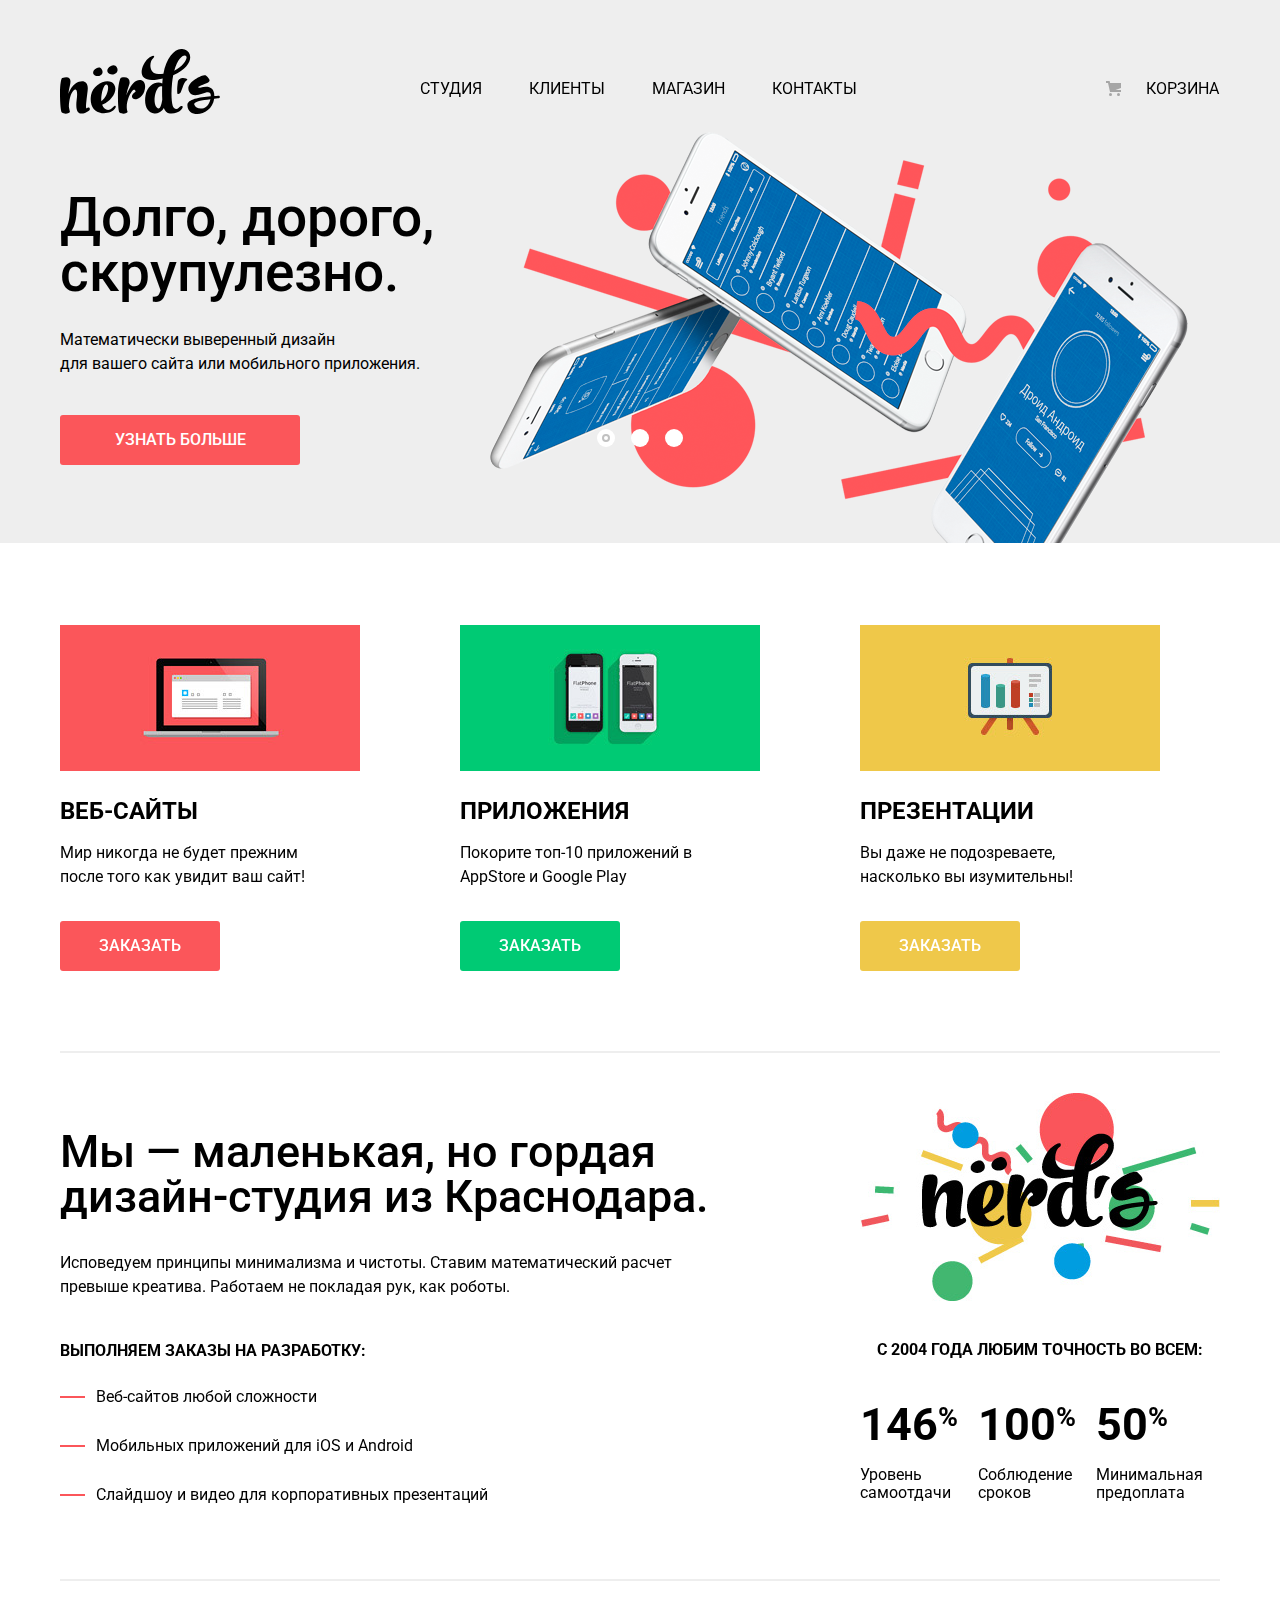
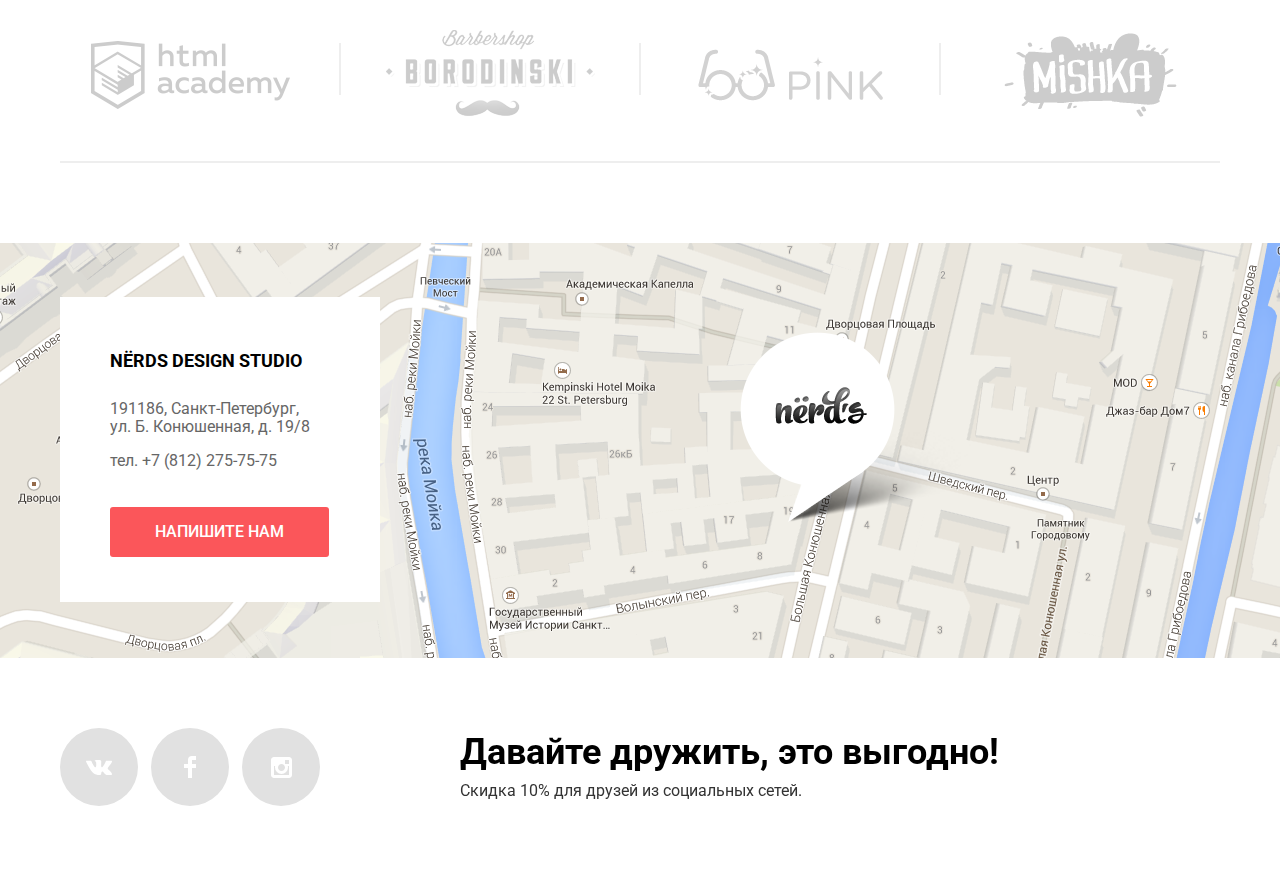
==== commit adab19c4: "защита 20062019" ====
--- a/index.html
+++ b/index.html
@@ -1,208 +1,209 @@
 <!DOCTYPE html>
 <html lang="ru">
+
 <head>
-  <meta charset="utf-8">
-  <title>Дизайн-студия «Нёрдс»</title>
-  <link href="https://fonts.googleapis.com/css?family=Roboto:400,500,700&display=swap&subset=cyrillic" rel="stylesheet">
-  <link href="css/normalize.css" rel="stylesheet">
-  <link href="css/style.min.css" rel="stylesheet">
+    <meta charset="utf-8">
+    <title>Дизайн-студия «Нёрдс»</title>
+    <link href="https://fonts.googleapis.com/css?family=Roboto:400,500,700&display=swap&subset=cyrillic" rel="stylesheet">
+    <link href="css/normalize.css" rel="stylesheet">
+    <link href="css/style.min.css" rel="stylesheet">
 </head>
- <body>
-   <header class="main-header">
-
-	 <div class="container">
-	 <nav class="main-navigation">
-       <a class="main-header-logo" href="#">
-         <img src="img/nerds-logo.svg"  width="160" height="65" alt="Логотип дизайн-студии Нёрдс">
-       </a>
-	   <div class="site-navigation-wrapper">
-	          <ul class="site-navigation">
-         <li> <a href="#">Студия</a></li>
-         <li> <a href="#">Клиенты</a></li>
-         <li> <a href="catalog.html">Магазин</a></li>
-         <li> <a href="#">Контакты</a></li>
-       </ul>
-       <ul class="backet-navigation">
-         <li class="backet-link"><a href="backet.html">Корзина</a></li>
-       </ul>
-	   </div>
-	   </nav>
-	   </div>
-
-
-  <h1 class="visually-hidden">Дизайн-студия «Нёрдс»</h1>
-  <section class="slider">
-      <div class="container">
-        <h2 class="visually-hidden">Преимущества</h2>
-		<input class="visually-hidden" type="radio" id="product-1" name="toggle" checked>
-        <input class="visually-hidden" type="radio" id="product-2" name="toggle">
-        <input class="visually-hidden" type="radio" id="product-3" name="toggle">
-        <div class="slider-controls">
-          <label class="slider-controls-item slider-controls-item--1" for="product-1">Первый</label>
-          <label class="slider-controls-item slider-controls-item--2" for="product-2">Второй</label>
-          <label class="slider-controls-item slider-controls-item--3" for="product-3">Третий</label>
-        </div>
-        <div class="slider-controls">
-          <i class="active"></i>
-          <i></i>
-          <i></i>
-        </div>
-        <ul class="slider-list">
-          <li class="slider-item">
-            <h3>Долго, дорого,<br> скрупулезно.</h3>
-            <p>Математически выверенный дизайн<br> для вашего сайта или мобильного приложения.</p>
-            <a class="slider-item-button button" href="#">Узнать больше</a>
-          </li>
-          <li class="slider-item">
-            <h3>Любим математику как никто другой</h3>
-            <p>Никакого креатива, только математические формулы для расчета идеальных пропорций.</p>
-            <a class="slider-item-button button" href="#">Узнать больше</a>
-          </li>
-          <li class="slider-item">
-            <h3>Только ночь,<br> только хардкор</h3>
-            <p>Работать днем, как все? Мы против этого.<br> Ближе к полуночи работа только начинается.</p>
-            <a class="slider-item-button button" href="#">Узнать больше</a>
-          </li>
-        </ul>
-      </div>
-    </section>
-   </header>
-     <main class="container">
-  <section class="services">
-    <ul class="services-list">
-      <li class="services-item services-item-fisrt ">
-        <a href="#" class="services-img"> <img src="img/illustration-1.jpg" width="300" height="146" alt="Интернет сайт"></a>
-      <h3>Веб-сайты</h3>
-      <p>Мир никогда не будет прежним после того как увидит ваш сайт!</p>
-      <a href="#" class="button button-servises">Заказать</a>
-      </li>
-      <li class="services-item">
-        <a href="#" class="services-img"> <img src="img/illustration-2.jpg" width="300" height="146" alt="Мобильное приложение"></a>
-      <h3>Приложения</h3>
-      <p>Покорите топ-10 приложений в AppStore и Google Play</p>
-      <a href="#" class="button button-green button-servises">Заказать</a>
-      </li>
-      <li class="services-item">
-        <a href="#" class="services-img"> <img src="img/illustration-3.jpg" width="300" height="146" alt="Презентация"></a>
-      <h3>Презентации</h3>
-      <p>Вы даже не подозреваете, насколько вы изумительны!</p>
-      <a href="#" class="button button-yellow button-servises">Заказать</a>
-      </li>
-    </ul>
-  </section>
-  <div class="line"></div>
-  <div class="about-achievements">
-
-  <section class="about">
-    <p class="about-header">Мы — маленькая, но гордая дизайн-студия из Краснодара.</p>
-    <p>Исповедуем принципы минимализма и чистоты. Ставим математический расчет
-превыше креатива. Работаем не покладая рук, как роботы.</p>
-<section class="about-servises">
-  <h4>Выполняем заказы на разработку:</h4>
-  <ul class="about-list">
-    <li>Веб-сайтов любой сложности</li>
-    <li>Мобильных приложений для iOS и Android</li>
-    <li>Слайдшоу и видео для корпоративных презентаций</li>
-  </ul>
-</section>
-  </section>
-  <section class="achievements">
-    <a href="#" class="achievements-logo"> <img src="img/nerds-illustration.png" width="360" height="208" alt="Логотип дизайн-студии «Нёрдс»"></a>
-<p class="table-heading" >с 2004 года Любим точность во всем:</p>
-   <div class="achivements-numbers-wrapper" >
-      <div class="achivements-numbers">
-        <p>146<sup>%</sup></p>
-	    <p> Уровень самоотдачи </p>
-	  </div>
-	  <div class="achivements-numbers">
-      <p>100<sup>%</sup></p>
-	  <p>Соблюдение сроков</p>
-	  </div>
-	  <div class="achivements-numbers">
-      <p>50<sup>%</sup></p>
-      <p>Минимальная предоплата</p>
-      </div>
-	 </div>
-  </section>
-  </div>
-    <div class=" line-gallery"></div>
-  <section class="gallery">
-    <ul class="gallery-list ">
-      <li class="gallery-item gallery-list-devider">
-	  <a  href="https://htmlacademy.ru/intensive/htmlcss"> <img src="img/logo-1.png" width="199" height="68" alt="логотип HTML-Academy"></a>
-	  </li>
-        <li class="gallery-item gallery-list-devider"><a  href="#"> <img src="img/logo-2.png" width="209" height="90" alt="логотип барбершоп Бородинский"></a></li>
-            <li class="gallery-item gallery-list-devider"><a href="#"> <img src="img/logo-3.png" width="185" height="52" alt="логотип проекта PINK"></a></li>
-             <li class="gallery-item gallery-list-devider"><a href="#"> <img src="img/logo-4.png" width="173" height="84" alt="логотип интернет-магазина Mishka"></a></li>
-    </ul>
-
-  </section>
-    <div class="line"></div>
-</main>
-
-   <footer class="main-footer  ">
-
-    <div class="footer-contacts-map ">
-<iframe class="yandex-map"src="https://yandex.ru/map-widget/v1/?um=constructor%3A5be50fe4789b28e61c7c01ed463c44ba8f6de978471f3501f246575c669ff961&amp;source=constructor" width="1440" height="415"></iframe>
-	   <div class="footer-contacts">
-	         <h4>Nёrds design studio</h4>
-       <p>191186, Санкт-Петербург, </p>
-	   <p>ул. Б. Конюшенная, д. 19/8 </p>
-       <p  class="footer-phone">тел. +7 (812) 275-75-75 </p>
-
-	          <a href="#" class="button footer-contacts-button"> Напишите нам</a>
-			  </div>
-	 </div>
-
-
-	     <section class=" modal modal-write-to-us-form ">
-		  <h2 class="write-header">Напишите нам</h2>
-		 		  <form class="write-to-us-form" action="https://echo.htmlacademy.ru" method="post">
-
-		  <label class="form-text-field">Ваше имя:		  <input  id="form-name" type="text" name="login" placeholder="Имя Фамилия" >
-</label>
-
-		  <label class="form-text-field">Ваш e-mail:		  <input  id="form-mail" type="email"  name="email" placeholder="email@example.com">
-</label>
-
-		  <label  class="form-text-area">Текст письма:		  <textarea id="id-form-comment" class="form-comment"  name="comment"  rows="4" placeholder="В свободной форме"></textarea>
-</label>
-
-		  <button class="button button-modal " type="submit">ОТПРАВИТЬ</button>
-
-
-		  </form>
-		   <button class="modal-close" >Закрыть</button>
-		 </section>
-
-
-
-	 <div class="footer-social-discount container">
-     <div class="footer-social">
-       <ul class="social-list">
-         <li> <a href="#" class="social-button"><span class="visually-hidden">Вконтакте</span>
-	        <svg xmlns="http://www.w3.org/2000/svg" width="26" height="15" viewBox="0 0 26 15"><path fill="#FFF" d="M16.138 11.51c.956-.309 2.18 2.04 3.483 2.939.978.681 1.727.534 1.727.534l3.473-.05s1.815-.112.957-1.554c-.071-.12-.503-1.069-2.585-3.022-2.177-2.043-1.882-1.712.739-5.244 1.597-2.153 2.236-3.468 2.036-4.028-.192-.539-1.365-.399-1.365-.399L20.69.713c-.381.001-.704.119-.851.515-.003.004-.621 1.666-1.445 3.079-1.741 2.989-2.436 3.148-2.724 2.961-.661-.433-.494-1.737-.494-2.664 0-2.897.432-4.105-.846-4.417-.427-.104-.739-.172-1.828-.182-1.392-.021-2.574 0-3.244.329-.445.223-.786.712-.579.74.26.035.843.16 1.155.586.401.552.389 1.789.389 1.789s.229 3.411-.54 3.834c-.528.29-1.25-.302-2.803-3.016-.793-1.388-1.392-2.922-1.392-2.922s-.116-.285-.326-.441c-.25-.185-.6-.244-.6-.244L.848.684S.29.7.085.946c-.182.218-.015.668-.015.668s2.909 6.881 6.203 10.347c3.02 3.182 6.452 2.971 6.452 2.971h1.555s.469-.054.709-.312c.224-.24.214-.691.214-.691s-.031-2.109.935-2.419z"/>
-            </svg>
-		 </a></li>
-
-         <li> <a href="https://facebook.com" class="social-button"><span class="visually-hidden">Facebook</span>
-             <svg xmlns="http://www.w3.org/2000/svg" width="12" height="22" viewBox="0 0 12 22"><path fill="#FFF" d="M12 4V0H8a4 4 0 0 0-4 4v4H0v4h4v10h4V12h4V8H8V4h4z"/>
-			 </svg>
-		 </a></li>
-
-         <li> <a href="https://instagram.com" class="social-button"><span class="visually-hidden">Instagram</span>
-		     <svg xmlns="http://www.w3.org/2000/svg" width="21" height="21" viewBox="0 0 21 21"><path fill="#FFF" d="M18 0H3C1.35 0 0 1.35 0 3v15c0 1.65 1.35 3 3 3h15c1.65 0 3-1.35 3-3V3c0-1.65-1.35-3-3-3zm-7.5 7c1.93 0 3.5 1.57 3.5 3.5S12.43 14 10.5 14 7 12.43 7 10.5 8.57 7 10.5 7zM18 18H3V9h1.181A6.504 6.504 0 0 0 4 10.5a6.5 6.5 0 1 0 13 0 6.45 6.45 0 0 0-.181-1.5H18v9zm0-11h-4V3h4v4z"/>
-		     </svg>
-		 </a></li>
-       </ul>
-     </div>
-     <div class="footer-discount">
-       <b>Давайте дружить, это выгодно!</b>
-       <p class="footer-discount-social">Скидка 10% для друзей из социальных сетей.</p>
-     </div>
-     </div>
-   </footer>
- <div class="modal-overlay" id="modal-overlay"> </div>
- <script src="js/modal.js"></script>
- </body>
-</html>
+
+<body>
+    <header class="main-header">
+
+        <div class="container">
+            <nav class="main-navigation">
+                <a class="main-header-logo" href="#">
+                    <img src="img/nerds-logo.svg" width="160" height="65" alt="Логотип дизайн-студии Нёрдс">
+                </a>
+                <div class="site-navigation-wrapper">
+                    <ul class="site-navigation">
+                        <li> <a href="#">Студия</a></li>
+                        <li> <a href="#">Клиенты</a></li>
+                        <li> <a href="catalog.html">Магазин</a></li>
+                        <li> <a href="#">Контакты</a></li>
+                    </ul>
+                    <ul class="backet-navigation">
+                        <li class="backet-link"><a href="backet.html">Корзина</a></li>
+                    </ul>
+                </div>
+            </nav>
+        </div>
+
+        <h1 class="visually-hidden">Дизайн-студия «Нёрдс»</h1>
+        <section class="slider">
+            <div class="container">
+                <h2 class="visually-hidden">Преимущества</h2>
+                <input class="visually-hidden" type="radio" id="product-1" name="toggle" checked>
+                <input class="visually-hidden" type="radio" id="product-2" name="toggle">
+                <input class="visually-hidden" type="radio" id="product-3" name="toggle">
+                <div class="slider-controls">
+                    <label class="slider-controls-item slider-controls-item--1" for="product-1">Первый</label>
+                    <label class="slider-controls-item slider-controls-item--2" for="product-2">Второй</label>
+                    <label class="slider-controls-item slider-controls-item--3" for="product-3">Третий</label>
+                </div>
+                <div class="slider-controls">
+                    <i class="active"></i>
+                    <i></i>
+                    <i></i>
+                </div>
+                <ul class="slider-list">
+                    <li class="slider-item">
+                        <h3>Долго, дорого,<br> скрупулезно.</h3>
+                        <p>Математически выверенный дизайн
+                            <br> для вашего сайта или мобильного приложения.</p>
+                        <a class="slider-item-button button" href="#">Узнать больше</a>
+                    </li>
+                    <li class="slider-item">
+                        <h3>Любим математику как никто другой</h3>
+                        <p>Никакого креатива, только математические формулы для расчета идеальных пропорций.</p>
+                        <a class="slider-item-button button" href="#">Узнать больше</a>
+                    </li>
+                    <li class="slider-item">
+                        <h3>Только ночь,<br> только хардкор</h3>
+                        <p>Работать днем, как все? Мы против этого.
+                            <br> Ближе к полуночи работа только начинается.</p>
+                        <a class="slider-item-button button" href="#">Узнать больше</a>
+                    </li>
+                </ul>
+            </div>
+        </section>
+    </header>
+    <main class="container">
+        <section class="services">
+            <ul class="services-list">
+                <li class="services-item services-item-fisrt ">
+                    <a href="#" class="services-img"> <img src="img/illustration-1.jpg" width="300" height="146" alt="Интернет сайт"></a>
+                    <h3>Веб-сайты</h3>
+                    <p>Мир никогда не будет прежним после того как увидит ваш сайт!</p>
+                    <a href="#" class="button button-servises">Заказать</a>
+                </li>
+                <li class="services-item">
+                    <a href="#" class="services-img"> <img src="img/illustration-2.jpg" width="300" height="146" alt="Мобильное приложение"></a>
+                    <h3>Приложения</h3>
+                    <p>Покорите топ-10 приложений в AppStore и Google Play</p>
+                    <a href="#" class="button button-green button-servises">Заказать</a>
+                </li>
+                <li class="services-item">
+                    <a href="#" class="services-img"> <img src="img/illustration-3.jpg" width="300" height="146" alt="Презентация"></a>
+                    <h3>Презентации</h3>
+                    <p>Вы даже не подозреваете, насколько вы изумительны!</p>
+                    <a href="#" class="button button-yellow button-servises">Заказать</a>
+                </li>
+            </ul>
+        </section>
+        <div class="line"></div>
+        <div class="about-achievements">
+
+            <section class="about">
+                <p class="about-header">Мы — маленькая, но гордая дизайн-студия из Краснодара.</p>
+                <p>Исповедуем принципы минимализма и чистоты. Ставим математический расчет превыше креатива. Работаем не покладая рук, как роботы.</p>
+                <section class="about-servises">
+                    <h4>Выполняем заказы на разработку:</h4>
+                    <ul class="about-list">
+                        <li>Веб-сайтов любой сложности</li>
+                        <li>Мобильных приложений для iOS и Android</li>
+                        <li>Слайдшоу и видео для корпоративных презентаций</li>
+                    </ul>
+                </section>
+            </section>
+            <section class="achievements">
+                <a href="#" class="achievements-logo"> <img src="img/nerds-illustration.png" width="360" height="208" alt="Логотип дизайн-студии «Нёрдс»"></a>
+                <p class="table-heading">с 2004 года Любим точность во всем:</p>
+                <div class="achivements-numbers-wrapper">
+                    <div class="achivements-numbers">
+                        <p>146<sup>%</sup></p>
+                        <p> Уровень самоотдачи </p>
+                    </div>
+                    <div class="achivements-numbers">
+                        <p>100<sup>%</sup></p>
+                        <p>Соблюдение сроков</p>
+                    </div>
+                    <div class="achivements-numbers">
+                        <p>50<sup>%</sup></p>
+                        <p>Минимальная предоплата</p>
+                    </div>
+                </div>
+            </section>
+        </div>
+        <div class=" line-gallery"></div>
+        <section class="gallery">
+            <ul class="gallery-list ">
+                <li class="gallery-item gallery-list-devider">
+                    <a href="https://htmlacademy.ru/intensive/htmlcss"> <img src="img/logo-1.png" width="199" height="68" alt="логотип HTML-Academy"></a>
+                </li>
+                <li class="gallery-item gallery-list-devider">
+                    <a href="#"> <img src="img/logo-2.png" width="209" height="90" alt="логотип барбершоп Бородинский"></a>
+                </li>
+                <li class="gallery-item gallery-list-devider">
+                    <a href="#"> <img src="img/logo-3.png" width="185" height="52" alt="логотип проекта PINK"></a>
+                </li>
+                <li class="gallery-item gallery-list-devider">
+                    <a href="#"> <img src="img/logo-4.png" width="173" height="84" alt="логотип интернет-магазина Mishka"></a>
+                </li>
+            </ul>
+
+        </section>
+        <div class="line"></div>
+    </main>
+
+    <footer class="main-footer  ">
+
+        <div class="footer-contacts-map ">
+            <iframe class="yandex-map" src="https://yandex.ru/map-widget/v1/?um=constructor%3A5be50fe4789b28e61c7c01ed463c44ba8f6de978471f3501f246575c669ff961&amp;source=constructor" width="1440" height="415"></iframe>
+            <div class="footer-contacts">
+                <h4>Nёrds design studio</h4>
+                <p>191186, Санкт-Петербург, </p>
+                <p>ул. Б. Конюшенная, д. 19/8 </p>
+                <p class="footer-phone">тел. +7 (812) 275-75-75 </p>
+                <a href="writetous.html" class="button footer-contacts-button"> Напишите нам</a>
+            </div>
+        </div>
+
+        <section class=" modal modal-write-to-us-form ">
+            <h2 class="write-header">Напишите нам</h2>
+            <form class="write-to-us-form" action="https://echo.htmlacademy.ru" method="post">
+
+                <label class="form-text-field">Ваше имя:
+                    <input id="form-name" type="text" name="login" placeholder="Имя Фамилия">
+                </label>
+
+                <label class="form-text-field">Ваш e-mail:
+                    <input id="form-mail" type="email" name="email" placeholder="email@example.com">
+                </label>
+
+                <label class="form-text-area">Текст письма:
+                    <textarea id="id-form-comment" class="form-comment" name="comment" rows="4" placeholder="В свободной форме"></textarea>
+                </label>
+
+                <button class="button button-modal " type="submit">ОТПРАВИТЬ</button>
+
+            </form>
+            <button class="modal-close">Закрыть</button>
+        </section>
+
+        <div class="footer-social-discount container">
+            <div class="footer-social">
+                <ul class="social-list">
+                    <li> <a href="#" class="social-button social-button-vk"><span class="visually-hidden">Вконтакте</span>
+	      		 </a></li>
+
+                    <li> <a href="https://facebook.com" class="social-button social-button-fb"><span class="visually-hidden">Facebook</span>
+         				 </a></li>
+
+                    <li> <a href="https://instagram.com" class="social-button social-button-insta"><span class="visually-hidden">Instagram</span>
+		    		 </a></li>
+                </ul>
+            </div>
+            <div class="footer-discount">
+                <b>Давайте дружить, это выгодно!</b>
+                <p class="footer-discount-social">Скидка 10% для друзей из социальных сетей.</p>
+            </div>
+        </div>
+    </footer>
+    <div class="modal-overlay" id="modal-overlay"> </div>
+    <script src="js/modal.min.js"></script>
+</body>
+
+</html>--- a/css/style.min.css
+++ b/css/style.min.css
@@ -1 +1 @@
-@keyframes bounce{0%{transform:translateY(-2000px)}70%{transform:translateY(30px)}90%{transform:translateY(-10px)}to{transform:translateY(0)}}@keyframes shake{0%,to{transform:translateX(0)}10%,30%,50%,70%,90%{transform:translateX(-10px)}20%,40%,60%,80%{transform:translateX(10px)}}body{margin:0;padding:0;font-family:"Roboto",Arial,sans-serif;font-size:16px;line-height:24px;font-weight:400;color:#000;background-color:#fff}a{text-decoration:none}img{max-width:100%;height:auto}.visually-hidden:not(:focus):not(:active),input[type=checkbox].visually-hidden,input[type=radio].visually-hidden{position:absolute;width:1px;height:1px;margin:-1px;border:0;padding:0;white-space:nowrap;clip-path:inset(100%);clip:rect(0 0 0 0);overflow:hidden}.main-header{width:100%;margin-bottom:82px;background-color:#eee}.inner-page .main-header{margin-bottom:58px}.main-navigation{display:flex;flex-direction:row;align-items:center;justify-content:space-between;font-size:16px;line-height:30px;color:#000;text-transform:uppercase;margin-bottom:0;padding-top:49px;padding-bottom:1px}.inner-page .main-navigation{margin-bottom:67px}.inner-page .page-title{margin:0;padding:0 0 108px;text-align:center}.container{width:1160px;margin:0 auto;padding:0 20px}.site-navigation-wrapper{display:flex;width:800px;margin-top:5px;justify-content:space-between;align-items:center}.site-navigation{display:flex;flex-wrap:wrap;justify-content:flex-start;align-items:center;width:640px;padding:0;margin:0 60px 0 0}.site-navigation-current{position:relative}.site-navigation-current::after,.site-navigation-current:active::after{content:"";position:absolute;right:25px;bottom:5;left:25px;height:2px;background-color:#fb565a}.backet-navigation{width:120px;padding:0;margin:0 0 0 auto}.backet-navigation,.site-navigation{list-style:none}.backet-navigation a,.site-navigation a{color:#000;display:block;vertical-align:middle}.site-navigation a{margin-right:47px;padding:0}.backet-navigation a{padding:0 16px}.backet-navigation .backet-link{position:relative;padding-left:30px}.backet-link::before{content:"";position:absolute;top:7px;left:6px;width:16px;height:18px;background-image:url(../img/cart-icon.svg);background-repeat:no-repeat;background-position:0 0}.backet-navigation a:focus,.backet-navigation a:hover,.site-navigation a:focus,.site-navigation a:hover{color:#fb565a}.backet-navigation a:active,.site-navigation a:active{color:#a6a6a6}.slider-header{color:#000;font-size:55px;line-height:55px;text-transform:uppercase}.site-navigation a:first-child{padding-left:19}.main-header-logo{margin-right:184px}.main-header-logo:hover{filter:alpha (Opacity=80);opacity:.8}.main-header-logo:active{filter:alpha (Opacity=30);opacity:.3}.services{margin-bottom:80px}.services-list{display:flex;flex-wrap:wrap;margin:0;padding:0;list-style:none}.services-item{text-align:left;margin-left:100px;width:300px}.services-item-fisrt{margin-left:0}.services-img img{padding:0;margin:0 0 18px}.services-item h3{font-size:24px;line-height:30px;font-weight:700;text-transform:uppercase;padding:0;margin:0 0 15px}.services-item p{padding:0;margin:0 0 32px;width:260px}.slider{position:relative;background-color:#eee}.slider-controls{position:absolute;left:50%;bottom:104px;z-index:100;width:160px;height:18px;text-align:center;font-size:0;transform:translateX(-50%)}.slider-controls label{position:relative;display:inline-block;width:18px;height:18px;padding:8px;border-radius:50%;cursor:pointer}.slider-controls label::after{content:"";position:absolute;top:8px;left:8px;z-index:1;width:18px;height:18px;background:#fff;border-radius:50%}.slider-list{margin:0;padding:0;list-style:none}.slider-item{display:none;padding:65px 0 78px}.slider-item:nth-child(1){background-image:url(../img/slide1.png);background-repeat:no-repeat;background-position:93% 7px}.slider-item:nth-child(2),.slider-item:nth-child(3){background-image:url(../img/slide2.png);background-repeat:no-repeat;background-position:100% 0}.slider-item:nth-child(3){background-image:url(../img/slide3.png);background-position:100% 20px}#product-1:checked~.slider-list .slider-item:nth-child(1),#product-2:checked~.slider-list .slider-item:nth-child(2),#product-3:checked~.slider-list .slider-item:nth-child(3){display:block}#product-1:checked~.slider-controls .slider-controls-item--1::before,#product-2:checked~.slider-controls .slider-controls-item--2::before,#product-3:checked~.slider-controls .slider-controls-item--3::before{content:"";position:absolute;left:50%;top:50%;z-index:2;width:4px;height:4px;margin:-4px;background-color:inherit;border:2px solid #c1c1c1;border-radius:50%}.slider-item h3{max-width:600px;margin:0 0 28px;font-size:55px;line-height:55px;font-weight:500}.slider-item p{max-width:430px;margin:0 0 39px}.about-achievements{display:flex;justify-content:space-between;margin-bottom:47px}.about{width:660px;padding:0;margin:46px 0 0}.about p{padding:0;margin:0 0 32px}.achievements{width:360px;padding-top:10px}.about-list{list-style:none;margin:0;padding:0}.about-list li{position:relative;margin-bottom:25px;padding-left:36px}.about-list li:before{content:"";position:absolute;top:11px;left:0;width:25px;height:2px;background-color:#fb565a}.about-header{font-size:45px;font-weight:500;line-height:45px;color:#000;margin-bottom:35px}.line{width:1160px;height:2px;background:#eee;margin-bottom:30px}.about-servises{margin-top:40px}.about-servises h4,.table-heading{font-weight:700;color:#000;text-transform:uppercase;padding:0;margin:10px 0 22px}.table-heading{font-size:16px;line-height:24px;margin:30px 0 58px;padding:0 0 0 17px}.achivements-numbers{width:100px;margin-right:18px}.achivements-numbers p,.gallery-list a{margin:0;padding:0}.achivements-numbers-wrapper{display:flex;align-items:center}.achivements-numbers p:first-child{list-style:none;font-size:45px;font-weight:700;line-height:10px;color:#000;margin-bottom:35px}.achivements-numbers p:last-child{line-height:18px}.line-gallery{width:1160px;height:2px;background:#eee;margin-bottom:38px}.gallery-item,.gallery-list{display:flex;align-items:center}.gallery-list{list-style:none;margin:0;padding:5px 0 3px;justify-content:space-between}.gallery-item{position:relative;flex-direction:row;justify-content:space-around;min-height:108px}.gallery{margin-bottom:26px}.gallery-list li{position:relative;margin:0;padding:0;width:260px}.gallery-list-devider:after{content:"";position:absolute;top:19px;left:279px;width:2px;height:52px;background-color:#eee;opacity:1}.gallery-list li:last-child:after{width:0;height:0}.gallery-item a{opacity:.2;margin-left:100px}.gallery-list a:first-child{margin-left:0}.filter-input-checkbox:hover+label::before,.gallery-item a:hover{opacity:1}.gallery-item:active{opacity:.1}.button{display:block;width:240px;padding:16px 0;font:inherit;font-size:16px;font-weight:500;line-height:18px;color:#fff;vertical-align:middle;text-transform:uppercase;text-align:center;text-decoration:none;background-color:#fb565a;border-radius:3px;border:0}.button-servises{width:160px}.button-item-cards{width:200px}.button:focus,.button:hover{background-color:#e74246}.button:active{background-color:#d7373b;color:rgba(255,255,255,.3);box-shadow:0 3px rgba(0,0,0,.1) inset}.button-green{background-color:#00ca74}.button-green:focus,.button-green:hover{background-color:#00bc6c}.button-green:active{background-color:#00aa62;color:rgba(255,255,255,.3)}.button-yellow{background-color:#efc84a}.button-yellow:focus,.button-yellow:hover{background-color:#eab534}.button-yellow:active{background-color:#e5a722;color:rgba(255,255,255,.3)}.main-footer{margin-top:80px}.inner-page .main-footer{margin-top:60px}.footer-contacts-map{position:relative;width:1440px;height:415px;background-image:url(../img/map-marker.png);background-repeat:no-repeat;background-color:#eee;margin-bottom:70px;left:50%;margin-left:-720px}.footer-contacts{position:absolute;display:flex;flex-direction:column;flex-wrap:wrap;padding-left:50px;top:54px;left:140px;width:270px;background-color:#fff}.footer-contacts h4{font-size:18px;line-height:30px;font-weight:700;margin:49px 0 24px;text-transform:uppercase}.footer-contacts p{margin:0;color:#666;line-height:18px}.footer-contacts p:nth-child(3){margin-bottom:16px}.footer-contacts p:nth-child(4){margin-bottom:37px}.footer-contacts-button{width:219px;margin-bottom:45px}.social-list{display:flex;flex-wrap:wrap;justify-content:space-between;width:260px;list-style:none;margin:0 auto;padding:0}.footer-discount b{font-size:36px;font-weight:700;line-height:36px;color:#000;margin-bottom:10px;margin-top:6px}.footer-discount{display:flex;flex-direction:column;align-items:left;font-size:16px;font-weight:400;line-height:22px;color:#333;width:900px;margin:0 0 0 140px}.footer-discount-social{line-height:22px;margin:0}.social-button:hover{background-color:#e74246}.social-button:focus{background-color:#d7373b}.social-button:focus path{opacity:.3}.footer-social-discount{display:flex;margin-bottom:70px}.footer-social{width:260px;margin:0}.social-button{display:flex;align-items:center;justify-content:center;width:80px;height:80px;border-radius:50%;background-color:#e1e1e1}.page-title{font-size:55px;font-weight:500;line-height:55px;color:#000}.form-legend{font-size:18px;font-weight:700;line-height:30px;color:#000;margin-bottom:16px}.filters{width:260px;padding:0;margin:0 100px 0 0}.catalog{width:800px}.catalog-columns{display:flex;justify-content:space-between}.wrapper-side-sort-catalog{display:flex;flex-direction:column;position:relative}.filter-input+label{font-size:16px;font-weight:400;line-height:20px;color:#283136}.filter-option{list-style:none;margin-bottom:20px;padding-left:36px}.filter-option label{position:relative;display:block;cursor:pointer;user-select:none}.filter-input-checkbox+label::before{content:"";position:absolute;top:-2px;left:-35px;width:26px;height:23px;background-image:url(../img/checkbox-off.svg);background-repeat:no-repeat;background-position:0 0;opacity:.4}.filter-input-checkbox:checked+label::after{content:"";position:absolute;top:-1px;left:-36px;width:26px;height:23px;background-image:url(../img/checkbox-on.svg);background-repeat:no-repeat;background-position:0 0}.filter-input-radio+label::before{content:"";position:absolute;top:-3px;left:-35px;width:25px;height:25px;background-image:url(../img/radio-off.svg);background-repeat:no-repeat;background-position:0 0;opacity:.4}.filter-input-radio:hover+label::before{opacity:1}.filter-input-radio:checked+label::after{content:"";position:absolute;top:-3px;left:-35px;width:25px;height:25px;background-image:url(../img/radio-on.svg);background-repeat:no-repeat;background-position:0 0}.filter-input+label:disabled{opacity:.1}.filter-button{width:260px;background-color:#eee;color:#000}.filter-button:focus,.filter-button:hover{background-color:#dfdfdf}.filter-button:active{background-color:#d5d5d5;box-shadow:0 3px 0 0 #bfbfbf inset;color:#000}fieldset{border:0}.side-sort{display:flex;flex-wrap:wrap;width:760px;padding:0;margin:0 0 57px 40px}.side-sort-legend{font-size:18px;font-weight:700;line-height:18px;color:#000}.side-sort-wrapper{box-sizing:border-box;display:flex;flex-wrap:wrap;justify-content:space-between;width:272px;margin-left:267px}.side-sort-list{font-size:14px;font-weight:400;line-height:18px;color:#000;opacity:.3;text-transform:uppercase}.side-sort-bottom,.side-sort-top{position:absolute;background-image:url(../img/icon-down-dir.svg);background-repeat:no-repeat;background-position:0 0;width:11px;height:10px;top:5px;right:29px;border:0;background-color:transparent}.side-sort-top{background-image:url(../img/icon-up-dir.svg);right:0}.side-sort-list:hover{opacity:.6}.catalog-item:hover::before,.side-sort-active,.side-sort-list:active{opacity:1}.catalog-list{display:flex;flex-wrap:wrap;list-style:none;padding:0;margin:0 0 30px}.catalog-item{position:relative;width:360px;margin-bottom:25px;margin-left:40px;display:block;flex-basis:360px;overflow:hidden}.catalog-category{font-size:16px;font-weight:400;line-height:18px;color:#666;display:block;padding:0;max-width:210px;margin:0 0 30px;text-align:center}.side-sort-legend{margin:0}.catalog-item-title{display:block;font-size:18px;font-weight:700;line-height:30px;color:#000;text-transform:uppercase;margin-bottom:15px;margin-top:15px;text-align:center}.catalog-item-title:hover{color:#f66}.catalog-item-title:active{color:#000;opacity:.3}.catalog-item-hover{display:flex;flex-wrap:wrap;justify-content:center;width:360px;min-height:230px;padding:27px;background-color:#eee;position:absolute;bottom:7px;z-index:-1;left:0;right:0;margin-left:auto;margin-right:auto;box-sizing:border-box}.catalog-item:hover .catalog-item-hover{position:absolute;bottom:7px;z-index:1;opacity:1}.catalog-item-price{padding:0;margin:0 0 15px}.catalog-item-image,.catalog-item-image a{margin:0;padding:0}.catalog-item::before{content:"";top:-39px;background-image:url(../img/browser.svg);width:360px;height:40px;opacity:.12;display:block}.pagination-list{display:flex;flex-wrap:wpar;font-size:16px;font-weight:500;line-height:18px;text-transform:uppercase;list-style:none;padding:0;margin:0 0 0 40px}.pagination-item{margin:0}.pagination-item a{display:block;padding:16px 20px;color:#000;margin-right:12px;background-color:#eee;border-radius:3px}.pagination-item-current a{padding:14px 18px;border:2px solid #eee;background-color:transparent}.pagination-item:last-child{margin-right:0}.pagination-item a:hover{background-color:#dfdfdf}.pagination-item a:active{background-color:#d5d5d5;box-shadow:0 3px 0 0 #bfbfbf inset}.pagination-item-button{width:272px;text-align:center}.modal-write-to-us-form{position:fixed;bottom:180px;border:0 solid gray;border-radius:0;width:960px;max-width:100%;padding:84px 100px;background-color:#fff;box-sizing:border-box;box-shadow:0 20px 40px rgba(0,0,0,.75);left:50%;margin:0 0 0 -480px;z-index:110}.modal-overlay{z-index:-2;position:fixed;top:0;left:0;width:100%;height:100%}.overlay-show{z-index:100;display:flex}.modal.closed{display:none}.write-to-us-form{display:flex;flex-wrap:wrap;justify-content:space-between;width:760px}.form-item{width:360px}.form-text-area,.form-text-field{font-weight:700}.form-comment{display:block;width:730px;font-weight:400;font-size:16px;line-height:18px;padding:10px 15px}.write-header{display:block;font-size:55px;line-height:55px;font-weight:500;margin:0 0 50px}.write-to-us-form input[type=email],.write-to-us-form input[type=text]{box-sizing:border-box;width:360px;padding:10px 40px 10px 15px;font-size:16px;line-height:18px}.write-to-us-form text-area{width:100%}.form-text-field{width:360px}.form-text-area{width:100%;margin-bottom:50px}.modal-close,.modal-close::after{position:absolute;width:27px;height:27px;margin:0;padding:0}.modal-close{font-size:0;cursor:pointer;border:0;background-color:transparent;right:90px;top:77px}.modal-close::after{content:"";background-image:url(../img/close-cross.svg);background-repeat:no-repeat;right:0;top:0}.button-modal{height:50px}.form-comment,.form-text-field input{background-color:transparent;border:2px solid #d7dcde;color:#999;margin-bottom:35px;margin-top:10px}.form-comment:hover,.form-text-field input:hover{border-color:#b4b9bb;color:#b4b9bb}.form-comment:focus,.form-text-field input:focus{border-color:#000;color:#000}.form-item input:invalid{border-color:#e74246;color:#e74246}.modal{position:fixed;display:none;color:#000}.modal-show{display:block;animation:bounce .7s}.modal-error{animation:shake .6s}.filter-item{padding:0;margin:0 0 55px;border:0}.range-filter{width:260px;margin-top:51px}.filter-item legend{font-size:18px;line-height:24px;text-transform:uppercase;font-weight:700}.range-controls{position:relative;height:41px;margin-bottom:15px;padding-top:39px;padding-right:20px;padding-left:20px;background-color:#f1f1f1;border-radius:5px}.range-controls .scale{height:2px;background:#d7dcde}.range-controls .bar{width:70%;height:2px;background:#00ca74}.range-controls .toggle{position:absolute;top:31px;left:0;width:4px;height:4px;padding:0;border:8px solid #fff;background-color:#ababab;box-shadow:0 2px 1px 0 #cfcfcf;border-radius:50%;cursor:pointer}.range-controls .toggle-min{left:18px}.range-controls .toggle-max{left:160px}.price-controls{font-size:0}.price-controls label{display:inline-block;width:50%;font-size:16px;text-transform:uppercase}.price-controls input{width:60px;padding:9px 10px;margin-left:8px;font-family:Roboto,Arial,sans-serif;font-size:16px;text-align:center;color:#283136;border:0;border-radius:5px;background:#f1f1f1}.max-price{text-align:right}.filter ul{padding:0;margin:0}.form-fieldset{padding:0;margin:0 0 25px}.form-fieldset-bottom{margin-bottom:29px}.yandex-map{border:0}+body{margin:0;padding:0;font-family:"Roboto",Arial,sans-serif;font-size:16px;line-height:24px;font-weight:400;color:#000;background-color:#fff}a{text-decoration:none}img{max-width:100%;height:auto}.visually-hidden:not(:focus):not(:active),input[type="checkbox"].visually-hidden,input[type="radio"].visually-hidden{position:absolute;width:1px;height:1px;margin:-1px;border:0;padding:0;white-space:nowrap;-webkit-clip-path:inset(100%);clip-path:inset(100%);clip:rect(0 0 0 0);overflow:hidden}.main-header{width:100%;margin-bottom:82px;background-color:#eee}.inner-page .main-header{margin-bottom:58px}.main-navigation{display:-webkit-box;display:-ms-flexbox;display:flex;-webkit-box-orient:horizontal;-webkit-box-direction:normal;-ms-flex-direction:row;flex-direction:row;-webkit-box-align:center;-ms-flex-align:center;align-items:center;-webkit-box-pack:justify;-ms-flex-pack:justify;justify-content:space-between;font-size:16px;line-height:30px;color:#000;text-transform:uppercase;margin-bottom:0;padding-top:49px;padding-bottom:1px}.inner-page .main-navigation{margin-bottom:67px}.inner-page .page-title{margin:0;padding:0;padding-bottom:108px;text-align:center}.container{width:1160px;margin:0 auto;padding:0 20px}.site-navigation-wrapper{display:-webkit-box;display:-ms-flexbox;display:flex;width:800px;margin-top:5px;-webkit-box-pack:justify;-ms-flex-pack:justify;justify-content:space-between;-webkit-box-align:center;-ms-flex-align:center;align-items:center}.site-navigation{display:-webkit-box;display:-ms-flexbox;display:flex;-ms-flex-wrap:wrap;flex-wrap:wrap;-webkit-box-pack:start;-ms-flex-pack:start;justify-content:flex-start;-webkit-box-align:center;-ms-flex-align:center;align-items:center;width:640px;margin:0;padding:0;margin-right:60px}.site-navigation-current{position:relative}.site-navigation-current::after,.site-navigation-current:active::after{content:"";position:absolute;right:25px;bottom:5;left:25px;height:2px;background-color:#fb565a}.backet-navigation{width:120px;margin:0;padding:0;margin-left:auto}.site-navigation,.backet-navigation{list-style:none}.site-navigation a{color:#000;display:block;vertical-align:middle;padding:0 0;margin-right:47px}.backet-navigation a{color:#000;display:block;vertical-align:middle;padding:0 16px}.backet-navigation .backet-link{position:relative;padding-left:30px}.backet-link::before{content:"";position:absolute;top:7px;left:6px;width:16px;height:18px;background-image:url(../img/cart-icon.svg);background-repeat:no-repeat;background-position:0 0}.site-navigation a:hover,.site-navigation a:focus,.backet-navigation a:hover,.backet-navigation a:focus{color:#fb565a}.site-navigation a:active,.backet-navigation a:active{color:#a6a6a6}.slider-header{color:#000;font-size:55px;line-height:55px;text-transform:uppercase}.site-navigation a:first-child{padding-left:19}.main-header-logo{margin-right:184px}.main-header-logo:hover{-webkit-filter:alpha (Opacity=80);filter:alpha (Opacity=80);opacity:.8}.main-header-logo:active{-webkit-filter:alpha (Opacity=30);filter:alpha (Opacity=30);opacity:.3}.services{margin-bottom:80px}.services-list{display:-webkit-box;display:-ms-flexbox;display:flex;-ms-flex-wrap:wrap;flex-wrap:wrap;margin:0;padding:0;list-style:none}.services-item{text-align:left;margin-left:100px;width:300px}.services-item-fisrt{margin-left:0}.services-img img{margin:0;padding:0;margin-bottom:18px}.services-item h3{font-size:24px;line-height:30px;font-weight:700;text-transform:uppercase;margin:0;padding:0;margin-bottom:15px}.services-item p{margin:0;padding:0;margin-bottom:32px;width:260px}.slider{position:relative;background-color:#eee}.slider-controls{position:absolute;left:50%;bottom:104px;z-index:100;width:160px;height:18px;text-align:center;font-size:0;-webkit-transform:translateX(-50%);-ms-transform:translateX(-50%);transform:translateX(-50%)}.slider-controls label{position:relative;display:inline-block;width:18px;height:18px;padding:8px;border-radius:50%;cursor:pointer}.slider-controls label::after{content:"";position:absolute;top:8px;left:8px;z-index:1;width:18px;height:18px;background:#fff;border-radius:50%}.slider-list{margin:0;padding:0;list-style:none}.slider-item{display:none;padding:65px 0 78px 0}.slider-item:nth-child(1){background-image:url(../img/slide1.png);background-repeat:no-repeat;background-position:93% 7px}.slider-item:nth-child(2){background-image:url(../img/slide2.png);background-repeat:no-repeat;background-position:100% 0}.slider-item:nth-child(3){background-image:url(../img/slide3.png);background-repeat:no-repeat;background-position:100% 20px}#product-1:checked~.slider-list .slider-item:nth-child(1){display:block}#product-2:checked~.slider-list .slider-item:nth-child(2){display:block}#product-3:checked~.slider-list .slider-item:nth-child(3){display:block}#product-1:checked~.slider-controls .slider-controls-item--1::before,#product-2:checked~.slider-controls .slider-controls-item--2::before,#product-3:checked~.slider-controls .slider-controls-item--3::before{content:"";position:absolute;left:50%;top:50%;z-index:2;width:4px;height:4px;margin:-4px;background-color:inherit;border:2px solid #c1c1c1;border-radius:50%}.slider-item h3{max-width:600px;margin:0;margin-bottom:28px;font-size:55px;line-height:55px;font-weight:500}.slider-item p{max-width:430px;margin:0;margin-bottom:39px}.about-achievements{display:-webkit-box;display:-ms-flexbox;display:flex;-webkit-box-pack:justify;-ms-flex-pack:justify;justify-content:space-between;margin-bottom:47px}.about{width:660px;margin:0;padding:0;margin-top:46px}.about p{margin:0;padding:0;margin-bottom:32px}.achievements{width:360px;padding-top:10px}.about-list{list-style:none;margin:0;padding:0}.about-list li{position:relative;margin-bottom:25px;padding-left:36px}.about-list li:before{content:"";position:absolute;top:11px;left:0;width:25px;height:2px;background-color:#fb565a}.about-header{font-size:45px;font-weight:500;line-height:45px;color:#000;margin-bottom:35px}.line{width:1160px;height:2px;background:#eee;margin-bottom:30px}.about-servises{margin-top:40px}.about-servises h4{font-weight:700;color:#000;text-transform:uppercase;margin:0;padding:0;margin-bottom:22px;margin-top:10px}.table-heading{font-size:16px;font-weight:700;line-height:24px;color:#000;text-transform:uppercase;margin:0;padding:0;margin-top:30px;margin-bottom:58px;padding-left:17px}.achivements-numbers{width:100px;margin-right:18px}.achivements-numbers p{margin:0;padding:0}.achivements-numbers sup{font-size:61%}.achivements-numbers-wrapper{display:-webkit-box;display:-ms-flexbox;display:flex;-webkit-box-align:center;-ms-flex-align:center;align-items:center}.achivements-numbers p:first-child{list-style:none;font-size:45px;font-weight:700;line-height:10.06px;color:#000;margin-bottom:35px}.achivements-numbers p:last-child{line-height:18px}.line-gallery{width:1160px;height:2px;background:#eee;margin-bottom:38px}.gallery-list{list-style:none;display:-webkit-box;display:-ms-flexbox;display:flex;-ms-flex-wrap:wrap;flex-wrap:wrap;-webkit-box-pack:justify;-ms-flex-pack:justify;justify-content:space-between;-webkit-box-align:center;-ms-flex-align:center;align-items:center;margin:0;padding:5px 0 3px 0}.gallery-item{position:relative;display:-webkit-box;display:-ms-flexbox;display:flex;-webkit-box-orient:horizontal;-webkit-box-direction:normal;-ms-flex-direction:row;flex-direction:row;-ms-flex-pack:distribute;justify-content:space-around;-webkit-box-align:center;-ms-flex-align:center;align-items:center;min-height:108px}.gallery{margin-bottom:26px}.gallery-list li{position:relative;margin:0;padding:0;width:260px}.gallery-list a{margin:0;padding:0}.gallery-list-devider:after{content:"";position:absolute;top:19px;left:279px;width:2px;height:52px;background-color:#eee;opacity:1}.gallery-list li:last-child:after{width:0;height:0}.gallery-item a{opacity:.2;margin-left:100px}.gallery-list a:first-child{margin-left:0}.gallery-item a:hover{opacity:1}.gallery-item:active{opacity:.1}.button{display:block;width:240px;padding:16px 0;font:inherit;font-size:16px;font-weight:500;line-height:18px;text-align:center;color:#fff;vertical-align:middle;text-transform:uppercase;text-align:center;text-decoration:none;background-color:#fb565a;border-radius:3px;border:none}.button-servises{width:160px}.button-item-cards{width:200px}.button:hover,.button:focus{background-color:#e74246}.button:active{background-color:#d7373b;color:rgba(255,255,255,.3);-webkit-box-shadow:0 3px rgba(0,0,0,.1) inset;box-shadow:0 3px rgba(0,0,0,.1) inset}.button-green{background-color:#00ca74}.button-green:hover,.button-green:focus{background-color:#00bc6c}.button-green:active{background-color:#00aa62;color:rgba(255,255,255,.3)}.button-yellow{background-color:#efc84a}.button-yellow:hover,.button-yellow:focus{background-color:#eab534}.button-yellow:active{background-color:#e5a722;color:rgba(255,255,255,.3)}.main-footer{margin-top:80px}.inner-page .main-footer{margin-top:60px}.footer-contacts-map{position:relative;width:1440px;height:415px;background-image:url(../img/map-marker.png);background-repeat:no-repeat;background-color:#eee;margin-bottom:70px;left:50%;margin-left:-720px}.footer-contacts{position:absolute;display:-webkit-box;display:-ms-flexbox;display:flex;-webkit-box-orient:vertical;-webkit-box-direction:normal;-ms-flex-direction:column;flex-direction:column;-ms-flex-wrap:wrap;flex-wrap:wrap;padding-left:50px;top:54px;left:140px;width:270px;background-color:#fff}.footer-contacts h4{font-size:18px;line-height:30px;font-weight:700;margin:0;margin-bottom:24px;margin-top:49px;text-transform:uppercase}.footer-contacts p{margin:0;color:#666;line-height:18px}.footer-contacts p:nth-child(3){margin-bottom:16px}.footer-contacts p:nth-child(4){margin-bottom:37px}.footer-contacts-button{width:219px;margin-bottom:45px}.social-list{display:-webkit-box;display:-ms-flexbox;display:flex;-ms-flex-wrap:wrap;flex-wrap:wrap;-webkit-box-pack:justify;-ms-flex-pack:justify;justify-content:space-between;width:260px;list-style:none;margin:0 auto;padding:0}.footer-discount b{font-size:36px;font-weight:700;line-height:36px;color:#000;margin-bottom:10px;margin-top:6px}.footer-discount{display:-webkit-box;display:-ms-flexbox;display:flex;-webkit-box-orient:vertical;-webkit-box-direction:normal;-ms-flex-direction:column;flex-direction:column;-webkit-box-align:left;-ms-flex-align:left;align-items:left;font-size:16px;font-weight:400;line-height:22px;color:#333;width:900px;margin:0;margin-left:140px}.footer-discount-social{line-height:22px;margin:0}.social-button-fb{display:block;background-image:url(../img/fb-icon.svg);background-repeat:no-repeat;width:21px;height:21px;background-position:50% 50%}.social-button-vk{display:block;background-image:url(../img/vk-icon.svg);background-repeat:no-repeat;width:21px;height:21px;background-position:50% 50%}.social-button-insta{display:block;background-image:url(../img/insta-icon.svg);background-repeat:no-repeat;width:21px;height:21px;background-position:50% 50%}.social-button:hover{background-color:#e74246}.social-button:focus{background-color:#d7373b}.social-button:focus path{opacity:.3}.social-button{width:78px;height:78px;border-radius:50%;background-color:#e1e1e1}.footer-social-discount{display:-webkit-box;display:-ms-flexbox;display:flex;margin-bottom:70px}.footer-social{width:260px;margin:0}.page-title{font-size:55px;font-weight:500;line-height:55px;color:#000}.form-legend{font-size:18px;font-weight:700;line-height:30px;color:#000;margin-bottom:16px}.filters{width:260px;margin:0;padding:0;margin-right:100px}.catalog{width:800px}.catalog-columns{display:-webkit-box;display:-ms-flexbox;display:flex;-webkit-box-pack:justify;-ms-flex-pack:justify;justify-content:space-between}.wrapper-side-sort-catalog{display:-webkit-box;display:-ms-flexbox;display:flex;-webkit-box-orient:vertical;-webkit-box-direction:normal;-ms-flex-direction:column;flex-direction:column;position:relative}.filter-input+label{font-size:16px;font-weight:400;line-height:20px;color:#283136}.filter-option{list-style:none;margin-bottom:20px;padding-left:36px}.filter-option label{position:relative;display:block;cursor:pointer;-webkit-user-select:none;-moz-user-select:none;-ms-user-select:none;user-select:none}.filter-input-checkbox+label::before{content:"";position:absolute;position:absolute;top:-2px;left:-35px;width:26px;height:23px;background-image:url(../img/checkbox-off.svg);background-repeat:no-repeat;background-position:0 0;opacity:.4}.filter-input-checkbox:hover+label::before,.filter-input-checkbox:focus+label::before{opacity:1}.filter-input-checkbox:checked+label::after{content:"";position:absolute;top:-1px;left:-36px;width:26px;height:23px;background-image:url(../img/checkbox-on.svg);background-repeat:no-repeat;background-position:0 0}.filter-input-radio+label::before{content:"";position:absolute;position:absolute;top:-3px;left:-35px;width:25px;height:025px;background-image:url(../img/radio-off.svg);background-repeat:no-repeat;background-position:0 0;opacity:.4}.filter-input-radio:hover+label::before,.filter-input-radio:focus+label::before{opacity:1}.filter-input-radio+label:focus{opacity:1}.filter-input-radio:checked+label::after{content:"";position:absolute;top:-3px;left:-35px;width:25px;height:25px;background-image:url(../img/radio-on.svg);background-repeat:no-repeat;background-position:0 0}.filter-input+label:disabled{opacity:.1}.filter-button{width:260px;background-color:#eee;color:#000}.filter-button:hover,.filter-button:focus{background-color:#dfdfdf}.filter-button:active{background-color:#d5d5d5;-webkit-box-shadow:0 3px 0 0 #bfbfbf inset;box-shadow:0 3px 0 0 #bfbfbf inset;color:#000}.side-sort{display:-webkit-box;display:-ms-flexbox;display:flex;-ms-flex-wrap:wrap;flex-wrap:wrap;width:760px;margin:0;padding:0;margin-left:40px;margin-bottom:57px}.side-sort-legend{font-size:18px;font-weight:700;line-height:18px;color:#000}.side-sort-wrapper{-webkit-box-sizing:border-box;box-sizing:border-box;display:-webkit-box;display:-ms-flexbox;display:flex;-ms-flex-wrap:wrap;flex-wrap:wrap;-webkit-box-pack:justify;-ms-flex-pack:justify;justify-content:space-between;width:272px;margin-left:267px}.side-sort-list{font-size:14px;font-weight:400;line-height:18px;color:#000;opacity:.3;text-transform:uppercase}.side-sort-bottom{position:absolute;background-image:url(../img/icon-down-dir.svg);background-repeat:no-repeat;background-position:0 0;width:11px;height:10px;top:5px;right:29px;border:0;background-color:transparent}.side-sort-top{position:absolute;background-image:url(../img/icon-up-dir.svg);background-repeat:no-repeat;background-position:0 0;width:11px;height:10px;top:5px;right:0;border:0;background-color:transparent}.side-sort-list:hover{opacity:.6}.side-sort-list:active{opacity:1}.side-sort-active{opacity:1}.catalog-list{display:-webkit-box;display:-ms-flexbox;display:flex;-ms-flex-wrap:wrap;flex-wrap:wrap;list-style:none;padding:0;margin:0;margin-bottom:30px}.catalog-item{position:relative;width:360px;margin-bottom:25px;margin-left:40px;display:block;-ms-flex-preferred-size:360px;flex-basis:360px;overflow:hidden}.catalog-category{font-size:16px;font-weight:400;line-height:18px;color:#666;display:block;margin:0;padding:0;max-width:210px;margin-bottom:30px;text-align:center}.side-sort-legend{margin:0}.catalog-item-title{display:block;font-size:18px;font-weight:700;line-height:30px;color:#000;text-transform:uppercase;margin-bottom:15px;margin-top:1px;text-align:center}.catalog-item-title:hover{color:#f66}.catalog-item-title:active{color:#000;opacity:.3}.catalog-item-hover{display:-webkit-box;display:-ms-flexbox;display:flex;-ms-flex-wrap:wrap;flex-wrap:wrap;-webkit-box-pack:center;-ms-flex-pack:center;justify-content:center;width:360px;min-height:230px;padding:27px;-webkit-box-sizing:border-box;box-sizing:border-box;background-color:#eee;position:absolute;bottom:7px;z-index:-1;left:0;right:0;margin-left:auto;margin-right:auto;box-sizing:border-box}.catalog-item:hover .catalog-item-hover{position:absolute;bottom:7px;z-index:1;opacity:1}.catalog-item-price{margin:0;padding:0;margin-bottom:15px}.catalog-item-image{margin:0;padding:0}.catalog-item-image a{margin:0;padding:0}.catalog-item::before{content:"";top:-39px;background-image:url(../img/browser.svg);width:360px;height:40px;opacity:.12;display:block}.catalog-item:hover::before{opacity:1}.pagination-list{display:-webkit-box;display:-ms-flexbox;display:flex;-ms-flex-wrap:wpar;flex-wrap:wpar;font-size:16px;font-weight:500;line-height:18px;text-transform:uppercase;list-style:none;padding:0;margin:0;margin-left:40px}.pagination-item{margin:0}.pagination-item a{display:block;padding:16px 20px;color:#000;margin-right:12px;background-color:#eee;border-radius:3px}.pagination-item-current a{padding:14px 18px;border:2px solid #eee;background-color:transparent}.pagination-item:last-child{margin-right:0}.pagination-item a:hover{background-color:#dfdfdf}.pagination-item a:active{background-color:#d5d5d5;-webkit-box-shadow:0 3px 0 0 #bfbfbf inset;box-shadow:0 3px 0 0 #bfbfbf inset}.pagination-item-button{width:272px;text-align:center}.modal-write-to-us-form{position:fixed;left:240px;bottom:184px;border:0 solid gray;border-radius:0;width:960px;max-width:100%;margin:0;padding:0;padding:70px 100px;background-color:#fff;-webkit-box-sizing:border-box;box-sizing:border-box;-webkit-box-shadow:0 20px 40px rgba(0,0,0,.75);box-shadow:0 20px 40px rgba(0,0,0,.75);left:50%;margin-left:-480px;z-index:110}.modal-overlay{z-index:-2;position:fixed;top:0;left:0;width:100%;height:100%}.overlay-show{z-index:100;display:-webkit-box;display:-ms-flexbox;display:flex}.modal.closed{display:none}.write-to-us-form{display:-webkit-box;display:-ms-flexbox;display:flex;-ms-flex-wrap:wrap;flex-wrap:wrap;-webkit-box-pack:justify;-ms-flex-pack:justify;justify-content:space-between;width:760px;margin:0;padding:0}.form-item{width:360px}.form-text-field,.form-text-area{font-size:16px;line-height:18px;font-weight:700}.form-comment{display:block;width:730px;font-weight:400;font-size:16px;line-height:18px;padding:10px 15px}.write-header{display:block;font-size:45px;line-height:45px;font-weight:500;margin:0;margin-bottom:40px}.write-to-us-form input[type="text"],.write-to-us-form input[type="email"]{-webkit-box-sizing:border-box;box-sizing:border-box;width:360px;padding:15px 15px;padding-right:40px;font-size:16px;line-height:18px}.write-to-us-form text-area{width:100%}.form-text-field{width:360px}.form-text-area{width:100%;margin-bottom:40px}.modal-close{position:absolute;right:80px;top:83px;font-size:0;width:27px;height:27px;cursor:pointer;border:0;background-color:transparent;margin:0;padding:0}.modal-close::after{content:"";position:absolute;background-image:url(../img/close-cross.svg);background-repeat:no-repeat;width:27px;height:27px;right:0;top:0;margin:0;padding:0;opacity:.3}.modal-close:hover::after{opacity:1}.modal-close:active::after{opacity:.3}.button-modal{height:50px;width:260px;margin-bottom:10px}.form-text-field input,.form-comment{background-color:transparent;border:2px solid #d7dcde;color:#999;margin-bottom:30px;margin-top:10px}.form-text-field input:hover,.form-comment:hover{border-color:#b4b9bb;color:#b4b9bb}.form-text-field input:focus,.form-comment:focus{border-color:#000;color:#000}.form-text-field input:invalid{border-color:#e74246;color:#e74246}@-webkit-keyframes bounce{0%{-webkit-transform:translateY(-2000px);transform:translateY(-2000px)}70%{-webkit-transform:translateY(30px);transform:translateY(30px)}90%{-webkit-transform:translateY(-10px);transform:translateY(-10px)}100%{-webkit-transform:translateY(0);transform:translateY(0)}}@keyframes bounce{0%{-webkit-transform:translateY(-2000px);transform:translateY(-2000px)}70%{-webkit-transform:translateY(30px);transform:translateY(30px)}90%{-webkit-transform:translateY(-10px);transform:translateY(-10px)}100%{-webkit-transform:translateY(0);transform:translateY(0)}}@-webkit-keyframes shake{0%,100%{-webkit-transform:translateX(0);transform:translateX(0)}10%,30%,50%,70%,90%{-webkit-transform:translateX(-10px);transform:translateX(-10px)}20%,40%,60%,80%{-webkit-transform:translateX(10px);transform:translateX(10px)}}@keyframes shake{0%,100%{-webkit-transform:translateX(0);transform:translateX(0)}10%,30%,50%,70%,90%{-webkit-transform:translateX(-10px);transform:translateX(-10px)}20%,40%,60%,80%{-webkit-transform:translateX(10px);transform:translateX(10px)}}.modal{position:fixed;display:none;color:#000}.modal-show{display:block;-webkit-animation:bounce 0.7s;animation:bounce 0.7s}.modal-error{-webkit-animation:shake 0.6s;animation:shake 0.6s}.filter-item{margin:0;padding:0;margin-bottom:51px;border:none}.range-filter{width:260px;margin-top:45px}.filter-item legend{font-size:18px;line-height:30px;text-transform:uppercase;font-weight:700;letter-spacing:.8px}.range-controls{position:relative;height:41px;margin-bottom:15px;padding-top:39px;padding-right:20px;padding-left:20px;background-color:#f1f1f1;border-radius:5px}.range-controls .scale{height:2px;background:#d7dcde}.range-controls .bar{width:70%;height:2px;background:#00ca74}.range-controls .toggle{position:absolute;top:31px;left:0;width:4px;height:4px;padding:0;border:8px solid #fff;background-color:#ababab;-webkit-box-shadow:0 2px 1px 0 #cfcfcf;box-shadow:0 2px 1px 0 #cfcfcf;border-radius:50%;cursor:pointer}.range-controls .toggle-min{left:18px}.range-controls .toggle-max{left:160px}.price-controls{font-size:0}.price-controls label{display:inline-block;width:50%;font-size:16px;line-height:22px;text-transform:uppercase}.price-controls input{width:60px;padding:9px 10px;margin-left:8px;font-family:Roboto,Arial,sans-serif;font-size:16px;line-height:22px;text-align:center;color:#283136;border:none;border-radius:5px;background:#f1f1f1}.max-price{text-align:right}.filter ul{padding:0;margin:0}.form-fieldset{border:0;padding:0;margin:0;margin-bottom:25px}.form-fieldset-bottom{border:0;margin-bottom:29px}.yandex-map{border:none}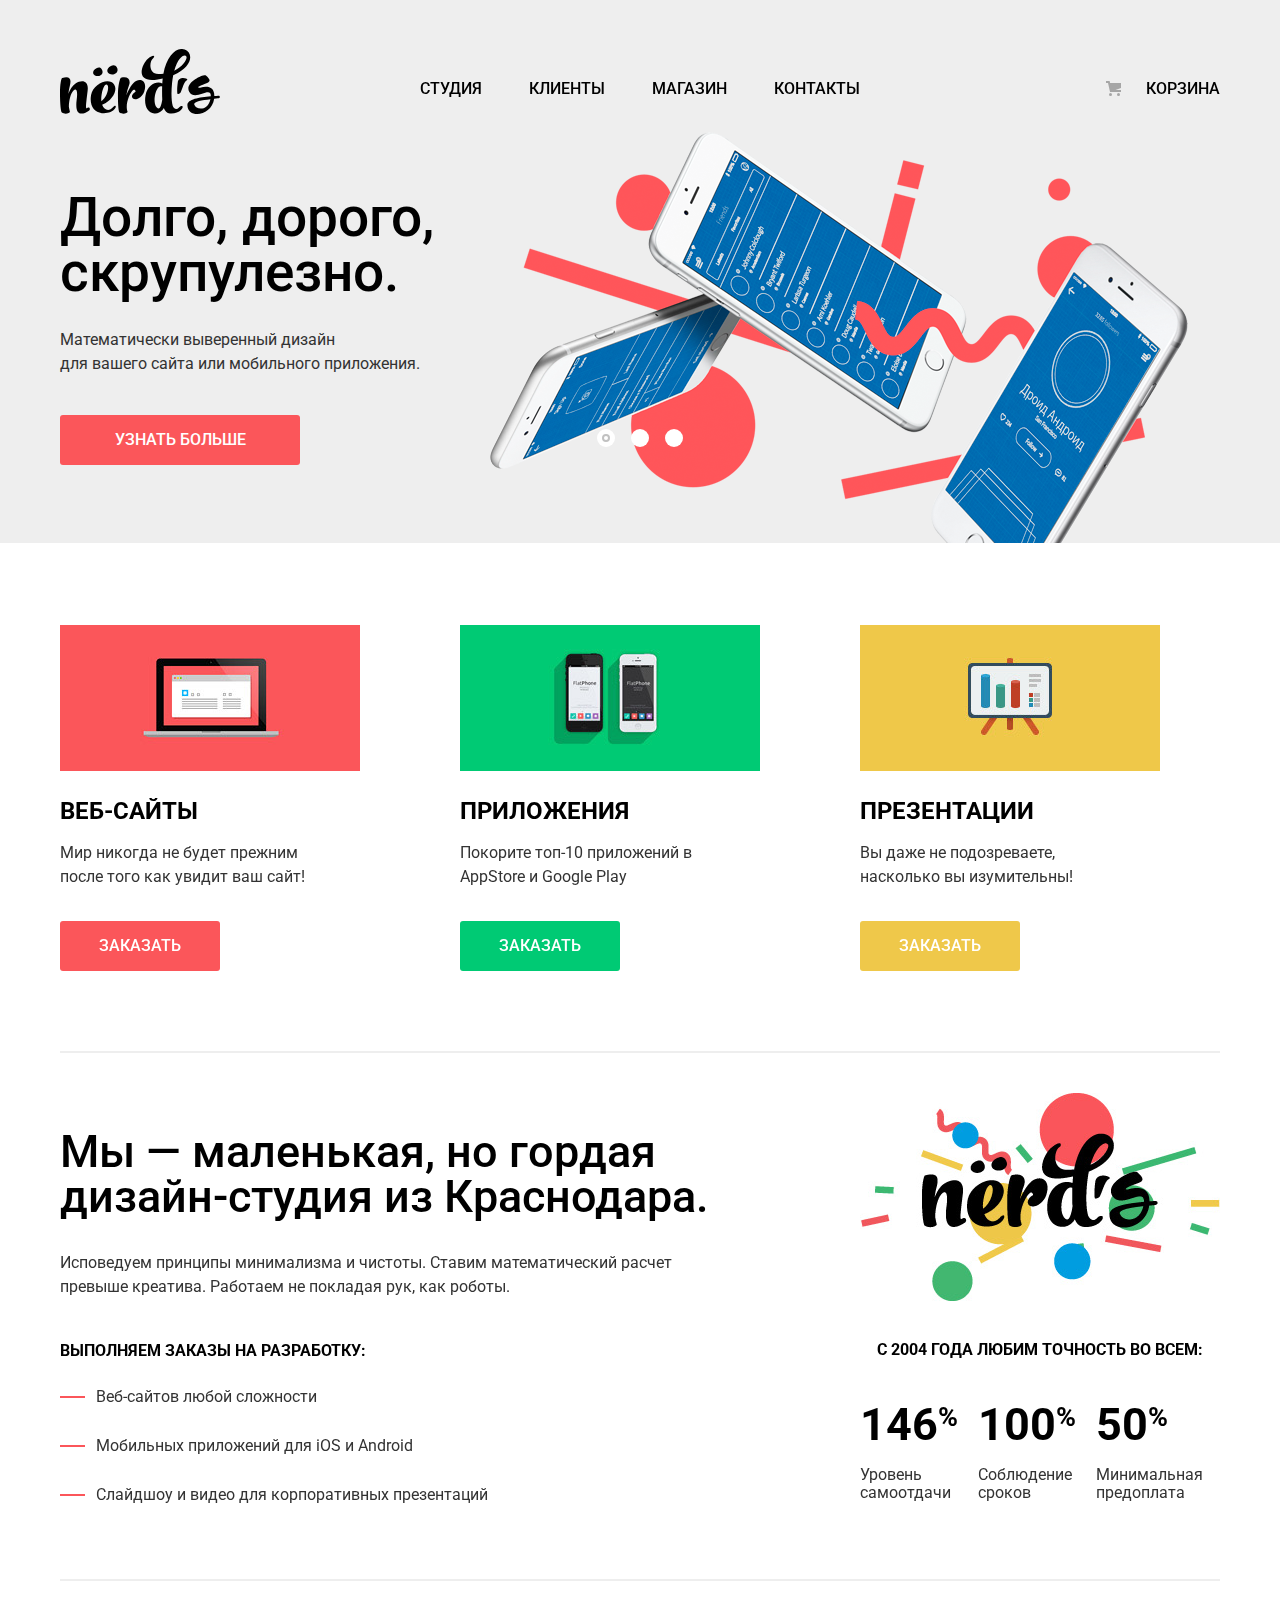
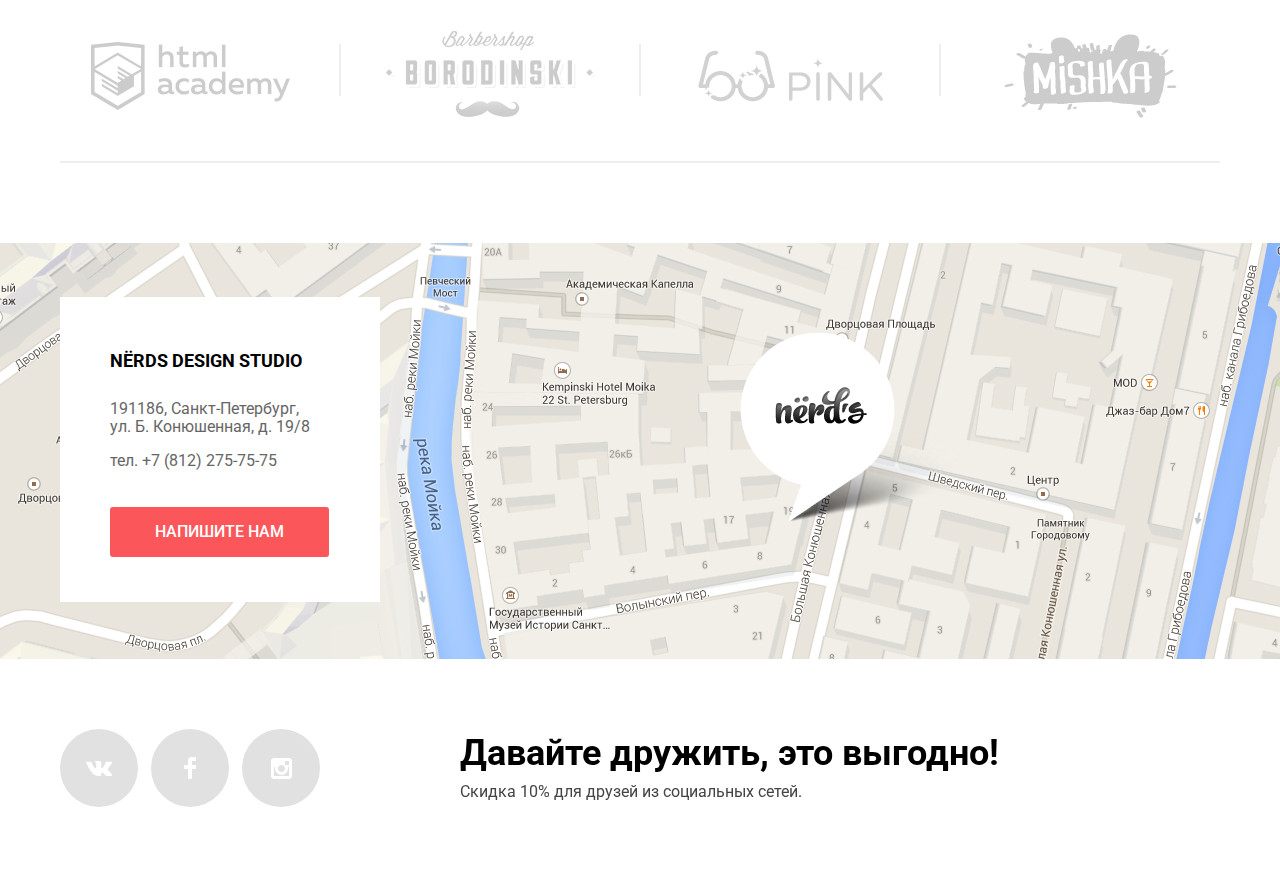
==== commit 6273ffe6: "защита_V2" ====
--- a/index.html
+++ b/index.html
@@ -1,6 +1,5 @@
 <!DOCTYPE html>
 <html lang="ru">
-
 <head>
     <meta charset="utf-8">
     <title>Дизайн-студия «Нёрдс»</title>
@@ -8,13 +7,11 @@
     <link href="css/normalize.css" rel="stylesheet">
     <link href="css/style.min.css" rel="stylesheet">
 </head>
-
 <body>
     <header class="main-header">
-
         <div class="container">
             <nav class="main-navigation">
-                <a class="main-header-logo" href="#">
+                <a class="main-header-logo">
                     <img src="img/nerds-logo.svg" width="160" height="65" alt="Логотип дизайн-студии Нёрдс">
                 </a>
                 <div class="site-navigation-wrapper">
@@ -30,7 +27,6 @@
                 </div>
             </nav>
         </div>
-
         <h1 class="visually-hidden">Дизайн-студия «Нёрдс»</h1>
         <section class="slider">
             <div class="container">
@@ -71,7 +67,7 @@
         </section>
     </header>
     <main class="container">
-        <section class="services">
+        <section>
             <ul class="services-list">
                 <li class="services-item services-item-fisrt ">
                     <a href="#" class="services-img"> <img src="img/illustration-1.jpg" width="300" height="146" alt="Интернет сайт"></a>
@@ -93,12 +89,10 @@
                 </li>
             </ul>
         </section>
-        <div class="line"></div>
-        <div class="about-achievements">
-
+         <div class="about-achievements">
             <section class="about">
                 <p class="about-header">Мы — маленькая, но гордая дизайн-студия из Краснодара.</p>
-                <p>Исповедуем принципы минимализма и чистоты. Ставим математический расчет превыше креатива. Работаем не покладая рук, как роботы.</p>
+                <p class="about-line">Исповедуем принципы минимализма и чистоты. Ставим математический расчет превыше креатива. Работаем не покладая рук, как роботы.</p>
                 <section class="about-servises">
                     <h4>Выполняем заказы на разработку:</h4>
                     <ul class="about-list">
@@ -127,8 +121,7 @@
                 </div>
             </section>
         </div>
-        <div class=" line-gallery"></div>
-        <section class="gallery">
+             <section class="gallery">
             <ul class="gallery-list ">
                 <li class="gallery-item gallery-list-devider">
                     <a href="https://htmlacademy.ru/intensive/htmlcss"> <img src="img/logo-1.png" width="199" height="68" alt="логотип HTML-Academy"></a>
@@ -143,56 +136,45 @@
                     <a href="#"> <img src="img/logo-4.png" width="173" height="84" alt="логотип интернет-магазина Mishka"></a>
                 </li>
             </ul>
-
         </section>
-        <div class="line"></div>
-    </main>
-
-    <footer class="main-footer  ">
-
+            </main>
+   <footer class="main-footer  ">
         <div class="footer-contacts-map ">
             <iframe class="yandex-map" src="https://yandex.ru/map-widget/v1/?um=constructor%3A5be50fe4789b28e61c7c01ed463c44ba8f6de978471f3501f246575c669ff961&amp;source=constructor" width="1440" height="415"></iframe>
-            <div class="footer-contacts">
+          <div class="container map-container">
+		   <div class="footer-contacts">
                 <h4>Nёrds design studio</h4>
                 <p>191186, Санкт-Петербург, </p>
                 <p>ул. Б. Конюшенная, д. 19/8 </p>
-                <p class="footer-phone">тел. +7 (812) 275-75-75 </p>
+                <p class="footer-phone">тел. <a class="n-decor">+7 (812) 275-75-75</a></p>
                 <a href="writetous.html" class="button footer-contacts-button"> Напишите нам</a>
             </div>
+			</div>
         </div>
-
         <section class=" modal modal-write-to-us-form ">
             <h2 class="write-header">Напишите нам</h2>
             <form class="write-to-us-form" action="https://echo.htmlacademy.ru" method="post">
-
                 <label class="form-text-field">Ваше имя:
                     <input id="form-name" type="text" name="login" placeholder="Имя Фамилия">
                 </label>
-
                 <label class="form-text-field">Ваш e-mail:
                     <input id="form-mail" type="email" name="email" placeholder="email@example.com">
                 </label>
-
                 <label class="form-text-area">Текст письма:
                     <textarea id="id-form-comment" class="form-comment" name="comment" rows="4" placeholder="В свободной форме"></textarea>
                 </label>
-
                 <button class="button button-modal " type="submit">ОТПРАВИТЬ</button>
-
             </form>
             <button class="modal-close">Закрыть</button>
         </section>
-
         <div class="footer-social-discount container">
             <div class="footer-social">
                 <ul class="social-list">
-                    <li> <a href="#" class="social-button social-button-vk"><span class="visually-hidden">Вконтакте</span>
+                    <li class="social-button social-button-vk"> <a href="#" ><span class="visually-hidden">Вконтакте</span>
 	      		 </a></li>
-
-                    <li> <a href="https://facebook.com" class="social-button social-button-fb"><span class="visually-hidden">Facebook</span>
+                    <li class="social-button social-button-fb"> <a href="#"><span class="visually-hidden">Facebook</span>
          				 </a></li>
-
-                    <li> <a href="https://instagram.com" class="social-button social-button-insta"><span class="visually-hidden">Instagram</span>
+                    <li class="social-button social-button-insta"> <a href="#" ><span class="visually-hidden">Instagram</span>
 		    		 </a></li>
                 </ul>
             </div>
@@ -205,5 +187,4 @@
     <div class="modal-overlay" id="modal-overlay"> </div>
     <script src="js/modal.min.js"></script>
 </body>
-
-</html>+</html>
--- a/css/style.min.css
+++ b/css/style.min.css
@@ -1 +1 @@
-body{margin:0;padding:0;font-family:"Roboto",Arial,sans-serif;font-size:16px;line-height:24px;font-weight:400;color:#000;background-color:#fff}a{text-decoration:none}img{max-width:100%;height:auto}.visually-hidden:not(:focus):not(:active),input[type="checkbox"].visually-hidden,input[type="radio"].visually-hidden{position:absolute;width:1px;height:1px;margin:-1px;border:0;padding:0;white-space:nowrap;-webkit-clip-path:inset(100%);clip-path:inset(100%);clip:rect(0 0 0 0);overflow:hidden}.main-header{width:100%;margin-bottom:82px;background-color:#eee}.inner-page .main-header{margin-bottom:58px}.main-navigation{display:-webkit-box;display:-ms-flexbox;display:flex;-webkit-box-orient:horizontal;-webkit-box-direction:normal;-ms-flex-direction:row;flex-direction:row;-webkit-box-align:center;-ms-flex-align:center;align-items:center;-webkit-box-pack:justify;-ms-flex-pack:justify;justify-content:space-between;font-size:16px;line-height:30px;color:#000;text-transform:uppercase;margin-bottom:0;padding-top:49px;padding-bottom:1px}.inner-page .main-navigation{margin-bottom:67px}.inner-page .page-title{margin:0;padding:0;padding-bottom:108px;text-align:center}.container{width:1160px;margin:0 auto;padding:0 20px}.site-navigation-wrapper{display:-webkit-box;display:-ms-flexbox;display:flex;width:800px;margin-top:5px;-webkit-box-pack:justify;-ms-flex-pack:justify;justify-content:space-between;-webkit-box-align:center;-ms-flex-align:center;align-items:center}.site-navigation{display:-webkit-box;display:-ms-flexbox;display:flex;-ms-flex-wrap:wrap;flex-wrap:wrap;-webkit-box-pack:start;-ms-flex-pack:start;justify-content:flex-start;-webkit-box-align:center;-ms-flex-align:center;align-items:center;width:640px;margin:0;padding:0;margin-right:60px}.site-navigation-current{position:relative}.site-navigation-current::after,.site-navigation-current:active::after{content:"";position:absolute;right:25px;bottom:5;left:25px;height:2px;background-color:#fb565a}.backet-navigation{width:120px;margin:0;padding:0;margin-left:auto}.site-navigation,.backet-navigation{list-style:none}.site-navigation a{color:#000;display:block;vertical-align:middle;padding:0 0;margin-right:47px}.backet-navigation a{color:#000;display:block;vertical-align:middle;padding:0 16px}.backet-navigation .backet-link{position:relative;padding-left:30px}.backet-link::before{content:"";position:absolute;top:7px;left:6px;width:16px;height:18px;background-image:url(../img/cart-icon.svg);background-repeat:no-repeat;background-position:0 0}.site-navigation a:hover,.site-navigation a:focus,.backet-navigation a:hover,.backet-navigation a:focus{color:#fb565a}.site-navigation a:active,.backet-navigation a:active{color:#a6a6a6}.slider-header{color:#000;font-size:55px;line-height:55px;text-transform:uppercase}.site-navigation a:first-child{padding-left:19}.main-header-logo{margin-right:184px}.main-header-logo:hover{-webkit-filter:alpha (Opacity=80);filter:alpha (Opacity=80);opacity:.8}.main-header-logo:active{-webkit-filter:alpha (Opacity=30);filter:alpha (Opacity=30);opacity:.3}.services{margin-bottom:80px}.services-list{display:-webkit-box;display:-ms-flexbox;display:flex;-ms-flex-wrap:wrap;flex-wrap:wrap;margin:0;padding:0;list-style:none}.services-item{text-align:left;margin-left:100px;width:300px}.services-item-fisrt{margin-left:0}.services-img img{margin:0;padding:0;margin-bottom:18px}.services-item h3{font-size:24px;line-height:30px;font-weight:700;text-transform:uppercase;margin:0;padding:0;margin-bottom:15px}.services-item p{margin:0;padding:0;margin-bottom:32px;width:260px}.slider{position:relative;background-color:#eee}.slider-controls{position:absolute;left:50%;bottom:104px;z-index:100;width:160px;height:18px;text-align:center;font-size:0;-webkit-transform:translateX(-50%);-ms-transform:translateX(-50%);transform:translateX(-50%)}.slider-controls label{position:relative;display:inline-block;width:18px;height:18px;padding:8px;border-radius:50%;cursor:pointer}.slider-controls label::after{content:"";position:absolute;top:8px;left:8px;z-index:1;width:18px;height:18px;background:#fff;border-radius:50%}.slider-list{margin:0;padding:0;list-style:none}.slider-item{display:none;padding:65px 0 78px 0}.slider-item:nth-child(1){background-image:url(../img/slide1.png);background-repeat:no-repeat;background-position:93% 7px}.slider-item:nth-child(2){background-image:url(../img/slide2.png);background-repeat:no-repeat;background-position:100% 0}.slider-item:nth-child(3){background-image:url(../img/slide3.png);background-repeat:no-repeat;background-position:100% 20px}#product-1:checked~.slider-list .slider-item:nth-child(1){display:block}#product-2:checked~.slider-list .slider-item:nth-child(2){display:block}#product-3:checked~.slider-list .slider-item:nth-child(3){display:block}#product-1:checked~.slider-controls .slider-controls-item--1::before,#product-2:checked~.slider-controls .slider-controls-item--2::before,#product-3:checked~.slider-controls .slider-controls-item--3::before{content:"";position:absolute;left:50%;top:50%;z-index:2;width:4px;height:4px;margin:-4px;background-color:inherit;border:2px solid #c1c1c1;border-radius:50%}.slider-item h3{max-width:600px;margin:0;margin-bottom:28px;font-size:55px;line-height:55px;font-weight:500}.slider-item p{max-width:430px;margin:0;margin-bottom:39px}.about-achievements{display:-webkit-box;display:-ms-flexbox;display:flex;-webkit-box-pack:justify;-ms-flex-pack:justify;justify-content:space-between;margin-bottom:47px}.about{width:660px;margin:0;padding:0;margin-top:46px}.about p{margin:0;padding:0;margin-bottom:32px}.achievements{width:360px;padding-top:10px}.about-list{list-style:none;margin:0;padding:0}.about-list li{position:relative;margin-bottom:25px;padding-left:36px}.about-list li:before{content:"";position:absolute;top:11px;left:0;width:25px;height:2px;background-color:#fb565a}.about-header{font-size:45px;font-weight:500;line-height:45px;color:#000;margin-bottom:35px}.line{width:1160px;height:2px;background:#eee;margin-bottom:30px}.about-servises{margin-top:40px}.about-servises h4{font-weight:700;color:#000;text-transform:uppercase;margin:0;padding:0;margin-bottom:22px;margin-top:10px}.table-heading{font-size:16px;font-weight:700;line-height:24px;color:#000;text-transform:uppercase;margin:0;padding:0;margin-top:30px;margin-bottom:58px;padding-left:17px}.achivements-numbers{width:100px;margin-right:18px}.achivements-numbers p{margin:0;padding:0}.achivements-numbers sup{font-size:61%}.achivements-numbers-wrapper{display:-webkit-box;display:-ms-flexbox;display:flex;-webkit-box-align:center;-ms-flex-align:center;align-items:center}.achivements-numbers p:first-child{list-style:none;font-size:45px;font-weight:700;line-height:10.06px;color:#000;margin-bottom:35px}.achivements-numbers p:last-child{line-height:18px}.line-gallery{width:1160px;height:2px;background:#eee;margin-bottom:38px}.gallery-list{list-style:none;display:-webkit-box;display:-ms-flexbox;display:flex;-ms-flex-wrap:wrap;flex-wrap:wrap;-webkit-box-pack:justify;-ms-flex-pack:justify;justify-content:space-between;-webkit-box-align:center;-ms-flex-align:center;align-items:center;margin:0;padding:5px 0 3px 0}.gallery-item{position:relative;display:-webkit-box;display:-ms-flexbox;display:flex;-webkit-box-orient:horizontal;-webkit-box-direction:normal;-ms-flex-direction:row;flex-direction:row;-ms-flex-pack:distribute;justify-content:space-around;-webkit-box-align:center;-ms-flex-align:center;align-items:center;min-height:108px}.gallery{margin-bottom:26px}.gallery-list li{position:relative;margin:0;padding:0;width:260px}.gallery-list a{margin:0;padding:0}.gallery-list-devider:after{content:"";position:absolute;top:19px;left:279px;width:2px;height:52px;background-color:#eee;opacity:1}.gallery-list li:last-child:after{width:0;height:0}.gallery-item a{opacity:.2;margin-left:100px}.gallery-list a:first-child{margin-left:0}.gallery-item a:hover{opacity:1}.gallery-item:active{opacity:.1}.button{display:block;width:240px;padding:16px 0;font:inherit;font-size:16px;font-weight:500;line-height:18px;text-align:center;color:#fff;vertical-align:middle;text-transform:uppercase;text-align:center;text-decoration:none;background-color:#fb565a;border-radius:3px;border:none}.button-servises{width:160px}.button-item-cards{width:200px}.button:hover,.button:focus{background-color:#e74246}.button:active{background-color:#d7373b;color:rgba(255,255,255,.3);-webkit-box-shadow:0 3px rgba(0,0,0,.1) inset;box-shadow:0 3px rgba(0,0,0,.1) inset}.button-green{background-color:#00ca74}.button-green:hover,.button-green:focus{background-color:#00bc6c}.button-green:active{background-color:#00aa62;color:rgba(255,255,255,.3)}.button-yellow{background-color:#efc84a}.button-yellow:hover,.button-yellow:focus{background-color:#eab534}.button-yellow:active{background-color:#e5a722;color:rgba(255,255,255,.3)}.main-footer{margin-top:80px}.inner-page .main-footer{margin-top:60px}.footer-contacts-map{position:relative;width:1440px;height:415px;background-image:url(../img/map-marker.png);background-repeat:no-repeat;background-color:#eee;margin-bottom:70px;left:50%;margin-left:-720px}.footer-contacts{position:absolute;display:-webkit-box;display:-ms-flexbox;display:flex;-webkit-box-orient:vertical;-webkit-box-direction:normal;-ms-flex-direction:column;flex-direction:column;-ms-flex-wrap:wrap;flex-wrap:wrap;padding-left:50px;top:54px;left:140px;width:270px;background-color:#fff}.footer-contacts h4{font-size:18px;line-height:30px;font-weight:700;margin:0;margin-bottom:24px;margin-top:49px;text-transform:uppercase}.footer-contacts p{margin:0;color:#666;line-height:18px}.footer-contacts p:nth-child(3){margin-bottom:16px}.footer-contacts p:nth-child(4){margin-bottom:37px}.footer-contacts-button{width:219px;margin-bottom:45px}.social-list{display:-webkit-box;display:-ms-flexbox;display:flex;-ms-flex-wrap:wrap;flex-wrap:wrap;-webkit-box-pack:justify;-ms-flex-pack:justify;justify-content:space-between;width:260px;list-style:none;margin:0 auto;padding:0}.footer-discount b{font-size:36px;font-weight:700;line-height:36px;color:#000;margin-bottom:10px;margin-top:6px}.footer-discount{display:-webkit-box;display:-ms-flexbox;display:flex;-webkit-box-orient:vertical;-webkit-box-direction:normal;-ms-flex-direction:column;flex-direction:column;-webkit-box-align:left;-ms-flex-align:left;align-items:left;font-size:16px;font-weight:400;line-height:22px;color:#333;width:900px;margin:0;margin-left:140px}.footer-discount-social{line-height:22px;margin:0}.social-button-fb{display:block;background-image:url(../img/fb-icon.svg);background-repeat:no-repeat;width:21px;height:21px;background-position:50% 50%}.social-button-vk{display:block;background-image:url(../img/vk-icon.svg);background-repeat:no-repeat;width:21px;height:21px;background-position:50% 50%}.social-button-insta{display:block;background-image:url(../img/insta-icon.svg);background-repeat:no-repeat;width:21px;height:21px;background-position:50% 50%}.social-button:hover{background-color:#e74246}.social-button:focus{background-color:#d7373b}.social-button:focus path{opacity:.3}.social-button{width:78px;height:78px;border-radius:50%;background-color:#e1e1e1}.footer-social-discount{display:-webkit-box;display:-ms-flexbox;display:flex;margin-bottom:70px}.footer-social{width:260px;margin:0}.page-title{font-size:55px;font-weight:500;line-height:55px;color:#000}.form-legend{font-size:18px;font-weight:700;line-height:30px;color:#000;margin-bottom:16px}.filters{width:260px;margin:0;padding:0;margin-right:100px}.catalog{width:800px}.catalog-columns{display:-webkit-box;display:-ms-flexbox;display:flex;-webkit-box-pack:justify;-ms-flex-pack:justify;justify-content:space-between}.wrapper-side-sort-catalog{display:-webkit-box;display:-ms-flexbox;display:flex;-webkit-box-orient:vertical;-webkit-box-direction:normal;-ms-flex-direction:column;flex-direction:column;position:relative}.filter-input+label{font-size:16px;font-weight:400;line-height:20px;color:#283136}.filter-option{list-style:none;margin-bottom:20px;padding-left:36px}.filter-option label{position:relative;display:block;cursor:pointer;-webkit-user-select:none;-moz-user-select:none;-ms-user-select:none;user-select:none}.filter-input-checkbox+label::before{content:"";position:absolute;position:absolute;top:-2px;left:-35px;width:26px;height:23px;background-image:url(../img/checkbox-off.svg);background-repeat:no-repeat;background-position:0 0;opacity:.4}.filter-input-checkbox:hover+label::before,.filter-input-checkbox:focus+label::before{opacity:1}.filter-input-checkbox:checked+label::after{content:"";position:absolute;top:-1px;left:-36px;width:26px;height:23px;background-image:url(../img/checkbox-on.svg);background-repeat:no-repeat;background-position:0 0}.filter-input-radio+label::before{content:"";position:absolute;position:absolute;top:-3px;left:-35px;width:25px;height:025px;background-image:url(../img/radio-off.svg);background-repeat:no-repeat;background-position:0 0;opacity:.4}.filter-input-radio:hover+label::before,.filter-input-radio:focus+label::before{opacity:1}.filter-input-radio+label:focus{opacity:1}.filter-input-radio:checked+label::after{content:"";position:absolute;top:-3px;left:-35px;width:25px;height:25px;background-image:url(../img/radio-on.svg);background-repeat:no-repeat;background-position:0 0}.filter-input+label:disabled{opacity:.1}.filter-button{width:260px;background-color:#eee;color:#000}.filter-button:hover,.filter-button:focus{background-color:#dfdfdf}.filter-button:active{background-color:#d5d5d5;-webkit-box-shadow:0 3px 0 0 #bfbfbf inset;box-shadow:0 3px 0 0 #bfbfbf inset;color:#000}.side-sort{display:-webkit-box;display:-ms-flexbox;display:flex;-ms-flex-wrap:wrap;flex-wrap:wrap;width:760px;margin:0;padding:0;margin-left:40px;margin-bottom:57px}.side-sort-legend{font-size:18px;font-weight:700;line-height:18px;color:#000}.side-sort-wrapper{-webkit-box-sizing:border-box;box-sizing:border-box;display:-webkit-box;display:-ms-flexbox;display:flex;-ms-flex-wrap:wrap;flex-wrap:wrap;-webkit-box-pack:justify;-ms-flex-pack:justify;justify-content:space-between;width:272px;margin-left:267px}.side-sort-list{font-size:14px;font-weight:400;line-height:18px;color:#000;opacity:.3;text-transform:uppercase}.side-sort-bottom{position:absolute;background-image:url(../img/icon-down-dir.svg);background-repeat:no-repeat;background-position:0 0;width:11px;height:10px;top:5px;right:29px;border:0;background-color:transparent}.side-sort-top{position:absolute;background-image:url(../img/icon-up-dir.svg);background-repeat:no-repeat;background-position:0 0;width:11px;height:10px;top:5px;right:0;border:0;background-color:transparent}.side-sort-list:hover{opacity:.6}.side-sort-list:active{opacity:1}.side-sort-active{opacity:1}.catalog-list{display:-webkit-box;display:-ms-flexbox;display:flex;-ms-flex-wrap:wrap;flex-wrap:wrap;list-style:none;padding:0;margin:0;margin-bottom:30px}.catalog-item{position:relative;width:360px;margin-bottom:25px;margin-left:40px;display:block;-ms-flex-preferred-size:360px;flex-basis:360px;overflow:hidden}.catalog-category{font-size:16px;font-weight:400;line-height:18px;color:#666;display:block;margin:0;padding:0;max-width:210px;margin-bottom:30px;text-align:center}.side-sort-legend{margin:0}.catalog-item-title{display:block;font-size:18px;font-weight:700;line-height:30px;color:#000;text-transform:uppercase;margin-bottom:15px;margin-top:1px;text-align:center}.catalog-item-title:hover{color:#f66}.catalog-item-title:active{color:#000;opacity:.3}.catalog-item-hover{display:-webkit-box;display:-ms-flexbox;display:flex;-ms-flex-wrap:wrap;flex-wrap:wrap;-webkit-box-pack:center;-ms-flex-pack:center;justify-content:center;width:360px;min-height:230px;padding:27px;-webkit-box-sizing:border-box;box-sizing:border-box;background-color:#eee;position:absolute;bottom:7px;z-index:-1;left:0;right:0;margin-left:auto;margin-right:auto;box-sizing:border-box}.catalog-item:hover .catalog-item-hover{position:absolute;bottom:7px;z-index:1;opacity:1}.catalog-item-price{margin:0;padding:0;margin-bottom:15px}.catalog-item-image{margin:0;padding:0}.catalog-item-image a{margin:0;padding:0}.catalog-item::before{content:"";top:-39px;background-image:url(../img/browser.svg);width:360px;height:40px;opacity:.12;display:block}.catalog-item:hover::before{opacity:1}.pagination-list{display:-webkit-box;display:-ms-flexbox;display:flex;-ms-flex-wrap:wpar;flex-wrap:wpar;font-size:16px;font-weight:500;line-height:18px;text-transform:uppercase;list-style:none;padding:0;margin:0;margin-left:40px}.pagination-item{margin:0}.pagination-item a{display:block;padding:16px 20px;color:#000;margin-right:12px;background-color:#eee;border-radius:3px}.pagination-item-current a{padding:14px 18px;border:2px solid #eee;background-color:transparent}.pagination-item:last-child{margin-right:0}.pagination-item a:hover{background-color:#dfdfdf}.pagination-item a:active{background-color:#d5d5d5;-webkit-box-shadow:0 3px 0 0 #bfbfbf inset;box-shadow:0 3px 0 0 #bfbfbf inset}.pagination-item-button{width:272px;text-align:center}.modal-write-to-us-form{position:fixed;left:240px;bottom:184px;border:0 solid gray;border-radius:0;width:960px;max-width:100%;margin:0;padding:0;padding:70px 100px;background-color:#fff;-webkit-box-sizing:border-box;box-sizing:border-box;-webkit-box-shadow:0 20px 40px rgba(0,0,0,.75);box-shadow:0 20px 40px rgba(0,0,0,.75);left:50%;margin-left:-480px;z-index:110}.modal-overlay{z-index:-2;position:fixed;top:0;left:0;width:100%;height:100%}.overlay-show{z-index:100;display:-webkit-box;display:-ms-flexbox;display:flex}.modal.closed{display:none}.write-to-us-form{display:-webkit-box;display:-ms-flexbox;display:flex;-ms-flex-wrap:wrap;flex-wrap:wrap;-webkit-box-pack:justify;-ms-flex-pack:justify;justify-content:space-between;width:760px;margin:0;padding:0}.form-item{width:360px}.form-text-field,.form-text-area{font-size:16px;line-height:18px;font-weight:700}.form-comment{display:block;width:730px;font-weight:400;font-size:16px;line-height:18px;padding:10px 15px}.write-header{display:block;font-size:45px;line-height:45px;font-weight:500;margin:0;margin-bottom:40px}.write-to-us-form input[type="text"],.write-to-us-form input[type="email"]{-webkit-box-sizing:border-box;box-sizing:border-box;width:360px;padding:15px 15px;padding-right:40px;font-size:16px;line-height:18px}.write-to-us-form text-area{width:100%}.form-text-field{width:360px}.form-text-area{width:100%;margin-bottom:40px}.modal-close{position:absolute;right:80px;top:83px;font-size:0;width:27px;height:27px;cursor:pointer;border:0;background-color:transparent;margin:0;padding:0}.modal-close::after{content:"";position:absolute;background-image:url(../img/close-cross.svg);background-repeat:no-repeat;width:27px;height:27px;right:0;top:0;margin:0;padding:0;opacity:.3}.modal-close:hover::after{opacity:1}.modal-close:active::after{opacity:.3}.button-modal{height:50px;width:260px;margin-bottom:10px}.form-text-field input,.form-comment{background-color:transparent;border:2px solid #d7dcde;color:#999;margin-bottom:30px;margin-top:10px}.form-text-field input:hover,.form-comment:hover{border-color:#b4b9bb;color:#b4b9bb}.form-text-field input:focus,.form-comment:focus{border-color:#000;color:#000}.form-text-field input:invalid{border-color:#e74246;color:#e74246}@-webkit-keyframes bounce{0%{-webkit-transform:translateY(-2000px);transform:translateY(-2000px)}70%{-webkit-transform:translateY(30px);transform:translateY(30px)}90%{-webkit-transform:translateY(-10px);transform:translateY(-10px)}100%{-webkit-transform:translateY(0);transform:translateY(0)}}@keyframes bounce{0%{-webkit-transform:translateY(-2000px);transform:translateY(-2000px)}70%{-webkit-transform:translateY(30px);transform:translateY(30px)}90%{-webkit-transform:translateY(-10px);transform:translateY(-10px)}100%{-webkit-transform:translateY(0);transform:translateY(0)}}@-webkit-keyframes shake{0%,100%{-webkit-transform:translateX(0);transform:translateX(0)}10%,30%,50%,70%,90%{-webkit-transform:translateX(-10px);transform:translateX(-10px)}20%,40%,60%,80%{-webkit-transform:translateX(10px);transform:translateX(10px)}}@keyframes shake{0%,100%{-webkit-transform:translateX(0);transform:translateX(0)}10%,30%,50%,70%,90%{-webkit-transform:translateX(-10px);transform:translateX(-10px)}20%,40%,60%,80%{-webkit-transform:translateX(10px);transform:translateX(10px)}}.modal{position:fixed;display:none;color:#000}.modal-show{display:block;-webkit-animation:bounce 0.7s;animation:bounce 0.7s}.modal-error{-webkit-animation:shake 0.6s;animation:shake 0.6s}.filter-item{margin:0;padding:0;margin-bottom:51px;border:none}.range-filter{width:260px;margin-top:45px}.filter-item legend{font-size:18px;line-height:30px;text-transform:uppercase;font-weight:700;letter-spacing:.8px}.range-controls{position:relative;height:41px;margin-bottom:15px;padding-top:39px;padding-right:20px;padding-left:20px;background-color:#f1f1f1;border-radius:5px}.range-controls .scale{height:2px;background:#d7dcde}.range-controls .bar{width:70%;height:2px;background:#00ca74}.range-controls .toggle{position:absolute;top:31px;left:0;width:4px;height:4px;padding:0;border:8px solid #fff;background-color:#ababab;-webkit-box-shadow:0 2px 1px 0 #cfcfcf;box-shadow:0 2px 1px 0 #cfcfcf;border-radius:50%;cursor:pointer}.range-controls .toggle-min{left:18px}.range-controls .toggle-max{left:160px}.price-controls{font-size:0}.price-controls label{display:inline-block;width:50%;font-size:16px;line-height:22px;text-transform:uppercase}.price-controls input{width:60px;padding:9px 10px;margin-left:8px;font-family:Roboto,Arial,sans-serif;font-size:16px;line-height:22px;text-align:center;color:#283136;border:none;border-radius:5px;background:#f1f1f1}.max-price{text-align:right}.filter ul{padding:0;margin:0}.form-fieldset{border:0;padding:0;margin:0;margin-bottom:25px}.form-fieldset-bottom{border:0;margin-bottom:29px}.yandex-map{border:none}+body{margin:0;padding:0;font-family:Roboto,Arial,sans-serif;font-size:16px;line-height:24px;font-weight:400;color:#000;background-color:#fff}a{text-decoration:none}img{max-width:100%;height:auto}.visually-hidden:not(:focus):not(:active),input[type="checkbox"].visually-hidden,input[type="radio"].visually-hidden{position:absolute;width:1px;height:1px;margin:-1px;border:0;padding:0;white-space:nowrap;-webkit-clip-path:inset(100%);clip-path:inset(100%);clip:rect(0 0 0 0);overflow:hidden}.main-header{width:100%;margin-bottom:82px;background-color:#eee}.inner-page .main-header{margin-bottom:58px}.main-navigation{display:-webkit-box;display:-ms-flexbox;display:flex;-webkit-box-orient:horizontal;-webkit-box-direction:normal;-ms-flex-direction:row;flex-direction:row;-webkit-box-align:center;-ms-flex-align:center;align-items:center;-webkit-box-pack:justify;-ms-flex-pack:justify;justify-content:space-between;font-size:16px;line-height:30px;color:#000;text-transform:uppercase;margin-bottom:0;padding-top:49px;padding-bottom:1px}.inner-page .main-navigation{margin-bottom:67px}.inner-page .page-title{margin:0;padding:0;padding-bottom:108px;text-align:center}.container{width:1160px;margin:0 auto;padding:0 20px}.site-navigation-wrapper{display:-webkit-box;display:-ms-flexbox;display:flex;width:800px;margin-top:5px;-webkit-box-pack:justify;-ms-flex-pack:justify;justify-content:space-between;-webkit-box-align:center;-ms-flex-align:center;align-items:center}.site-navigation{display:-webkit-box;display:-ms-flexbox;display:flex;-ms-flex-wrap:wrap;flex-wrap:wrap;-webkit-box-pack:start;-ms-flex-pack:start;justify-content:flex-start;-webkit-box-align:center;-ms-flex-align:center;align-items:center;width:640px;margin:0;padding:0;margin-right:60px}.site-navigation-current{position:relative}.site-navigation-current::after,.site-navigation-current:active::after{content:"";position:absolute;right:1px;bottom:-6px;left:2px;height:2px;background-color:#fb565a}.backet-navigation{width:120px;margin:0;padding:0;margin-left:auto}.site-navigation,.backet-navigation{list-style:none}.site-navigation a{color:#000;display:block;vertical-align:middle;padding:0 0;margin-right:47px;font-weight:500}.backet-navigation a{color:#000;display:block;vertical-align:middle;padding:0 16px;font-weight:500}.backet-navigation .backet-link{position:relative;padding-left:30px}.backet-link::before{content:"";position:absolute;top:7px;left:6px;width:16px;height:18px;background-image:url(../img/cart-icon.svg);background-repeat:no-repeat;background-position:0 0}.site-navigation a:hover,.site-navigation a:focus,.backet-navigation a:hover,.backet-navigation a:focus{color:#fb565a}.site-navigation a:active,.backet-navigation a:active{color:#a6a6a6}.slider-header{color:#000;font-size:55px;line-height:55px;text-transform:uppercase}.site-navigation a:first-child{padding-left:19}.main-header-logo{margin-right:184px}.main-header-logo:hover{-webkit-filter:alpha (Opacity=80);filter:alpha (Opacity=80);opacity:.8}.main-header-logo:active{-webkit-filter:alpha (Opacity=30);filter:alpha (Opacity=30);opacity:.3}.services-list{display:-webkit-box;display:-ms-flexbox;display:flex;-ms-flex-wrap:wrap;flex-wrap:wrap;margin:0;padding:0;list-style:none;margin-bottom:80px}.services-item{text-align:left;margin-right:100px;margin-bottom:15px;width:300px}.services-item:nth-of-type(3n){margin-right:0}.services-img img{margin:0;padding:0;margin-bottom:18px}.services-item h3{font-size:24px;line-height:30px;font-weight:700;text-transform:uppercase;margin:0;padding:0;margin-bottom:15px}.services-item p{margin:0;padding:0;margin-bottom:32px;width:260px;color:#333}.slider{position:relative;background-color:#eee}.slider-controls{position:absolute;left:50%;bottom:104px;z-index:100;width:160px;height:18px;text-align:center;font-size:0;-webkit-transform:translateX(-50%);-ms-transform:translateX(-50%);transform:translateX(-50%)}.slider-controls label{position:relative;display:inline-block;vertical-align:middle;width:18px;height:18px;padding:8px;border-radius:50%;cursor:pointer}.slider-controls label::after{content:"";position:absolute;top:8px;left:8px;z-index:1;width:18px;height:18px;background:#fff;border-radius:50%}.slider-list{margin:0;padding:0;list-style:none}.slider-item{display:none;padding:65px 0 78px 0}.slider-item:nth-child(1){background-image:url(../img/slide1.png);background-repeat:no-repeat;background-position:93% 7px}.slider-item:nth-child(2){background-image:url(../img/slide2.png);background-repeat:no-repeat;background-position:100% 0}.slider-item:nth-child(3){background-image:url(../img/slide3.png);background-repeat:no-repeat;background-position:100% 20px}#product-1:checked~.slider-list .slider-item:nth-child(1){display:block}#product-2:checked~.slider-list .slider-item:nth-child(2){display:block}#product-3:checked~.slider-list .slider-item:nth-child(3){display:block}#product-1:checked~.slider-controls .slider-controls-item--1::before,#product-2:checked~.slider-controls .slider-controls-item--2::before,#product-3:checked~.slider-controls .slider-controls-item--3::before{content:"";position:absolute;left:50%;top:50%;z-index:2;width:4px;height:4px;margin:-4px;background-color:inherit;border:2px solid #c1c1c1;border-radius:50%}.slider-item h3{max-width:600px;margin:0;margin-bottom:28px;font-size:55px;line-height:55px;font-weight:500}.slider-item p{max-width:430px;margin:0;margin-bottom:39px;color:#333}.about-achievements{display:-webkit-box;display:-ms-flexbox;display:flex;-webkit-box-pack:justify;-ms-flex-pack:justify;justify-content:space-between;margin-bottom:47px}.about{width:660px;margin:0;padding:0;margin-top:63px}.about p{margin:0;padding:0;margin-bottom:32px}.about-header{position:relative;font-size:45px;font-weight:500;line-height:45px;color:#000;margin-bottom:35px}.about-header:before{content:"";top:-78px;position:absolute;width:1160px;height:2px;background-color:#eee}.about-line{color:#333}.achievements{width:360px;padding-top:27px}.about-list{list-style:none;margin:0;padding:0}.about-list li{position:relative;margin-bottom:25px;padding-left:36px;color:#333}.about-list li:before{content:"";position:absolute;top:11px;left:0;width:25px;height:2px;background-color:#fb565a}.about-servises{margin-top:40px}.about-servises h4{font-weight:700;color:#000;text-transform:uppercase;margin:0;padding:0;margin-bottom:22px;margin-top:10px}.table-heading{font-size:16px;font-weight:700;line-height:24px;color:#000;text-transform:uppercase;margin:0;padding:0;margin-top:30px;margin-bottom:58px;padding-left:17px}.achivements-numbers{width:100px;margin-right:18px}.achivements-numbers p{margin:0;padding:0}.achivements-numbers sup{font-size:61%}.achivements-numbers-wrapper{display:-webkit-box;display:-ms-flexbox;display:flex;-webkit-box-align:center;-ms-flex-align:center;align-items:center}.achivements-numbers p:first-child{list-style:none;font-size:45px;font-weight:700;line-height:10.06px;color:#000;margin-bottom:35px}.achivements-numbers p:last-child{line-height:18px;color:#333}.gallery-list{list-style:none;display:-webkit-box;display:-ms-flexbox;display:flex;-ms-flex-wrap:wrap;flex-wrap:wrap;-webkit-box-pack:justify;-ms-flex-pack:justify;justify-content:space-between;-webkit-box-align:center;-ms-flex-align:center;align-items:center;margin:0;padding:5px 0 3px 0}.gallery-item{position:relative;display:-webkit-box;display:-ms-flexbox;display:flex;-webkit-box-orient:horizontal;-webkit-box-direction:normal;-ms-flex-direction:row;flex-direction:row;-ms-flex-pack:distribute;justify-content:space-around;-webkit-box-align:center;-ms-flex-align:center;align-items:center;min-height:108px}.gallery{margin-bottom:26px;padding:39px 0 25px 0;border-top:2px solid #eee;border-bottom:2px solid #eee}.gallery-list li{position:relative;margin:0;padding:0;width:260px}.gallery-list a{margin:0;padding:0}.gallery-list-devider:after{content:"";position:absolute;top:19px;left:279px;width:2px;height:52px;background-color:#eee;opacity:1}.gallery-list li:last-child:after{width:0;height:0}.gallery-item a{opacity:.2;margin-left:100px}.gallery-list a:first-child{margin-left:0}.gallery-item a:hover{opacity:1}.gallery-item:active{opacity:.1}.button{display:inline-block;vertical-align:middle;width:240px;padding:16px 0;font:inherit;font-size:16px;font-weight:500;line-height:18px;text-align:center;color:#fff;text-transform:uppercase;text-align:center;text-decoration:none;background-color:#fb565a;border-radius:3px;border:none}.button-servises{width:160px}.button-item-cards{width:200px;margin-bottom:40px}.button:hover,.button:focus{background-color:#e74246}.button:active{background-color:#d7373b;color:rgba(255,255,255,.3);-webkit-box-shadow:0 3px rgba(0,0,0,.1) inset;box-shadow:0 3px rgba(0,0,0,.1) inset}.button-green{background-color:#00ca74}.button-green:hover,.button-green:focus{background-color:#00bc6c}.button-green:active{background-color:#00aa62;color:rgba(255,255,255,.3)}.button-yellow{background-color:#efc84a}.button-yellow:hover,.button-yellow:focus{background-color:#eab534}.button-yellow:active{background-color:#e5a722;color:rgba(255,255,255,.3)}.main-footer{margin-top:80px}.map-container{position:relative}.inner-page .main-footer{margin-top:60px}.footer-contacts-map{position:relative;width:100%;height:416px;background-image:url(../img/map-marker.png);background-repeat:no-repeat;background-position:center;background-color:#eee;margin:0 auto;margin-bottom:70px}.footer-contacts{position:absolute;display:-webkit-box;display:-ms-flexbox;display:flex;-webkit-box-orient:vertical;-webkit-box-direction:normal;-ms-flex-direction:column;flex-direction:column;-ms-flex-wrap:wrap;flex-wrap:wrap;padding-left:50px;bottom:64px;left:20px;width:270px;background-color:#fff}.footer-contacts h4{font-size:18px;line-height:30px;font-weight:700;margin:0;margin-bottom:24px;margin-top:49px;text-transform:uppercase}.footer-contacts p{margin:0;color:#666;line-height:18px}.footer-phone p{margin:0;color:#666;line-height:18px;text-decoration:none}.footer-contacts p:nth-child(3){margin-bottom:16px}.footer-contacts p:nth-child(4){margin-bottom:37px}.footer-contacts-button{width:219px;margin-bottom:45px}.social-list{display:-webkit-box;display:-ms-flexbox;display:flex;-ms-flex-wrap:wrap;flex-wrap:wrap;-webkit-box-pack:justify;-ms-flex-pack:justify;justify-content:space-between;width:260px;list-style:none;margin:0 auto;padding:0}.footer-discount b{font-size:36px;font-weight:700;line-height:36px;color:#000;margin-bottom:10px;margin-top:6px}.footer-discount{display:-webkit-box;display:-ms-flexbox;display:flex;-webkit-box-orient:vertical;-webkit-box-direction:normal;-ms-flex-direction:column;flex-direction:column;-webkit-box-align:left;-ms-flex-align:left;align-items:left;font-size:16px;font-weight:400;line-height:22px;color:#333;width:900px;margin:0;margin-left:140px}.footer-discount-social{line-height:22px;margin:0;color:#444}.social-button-fb a::after{content:"";display:block;background-image:url(../img/fb-icon.svg);background-repeat:no-repeat;width:78px;height:78px;background-position:50% 50%}.social-button-vk a::after{content:"";display:block;background-image:url(../img/vk-icon.svg);background-repeat:no-repeat;width:78px;height:78px;background-position:50% 50%}.social-button-insta a::after{content:"";display:block;background-image:url(../img/insta-icon.svg);background-repeat:no-repeat;width:78px;height:78px;background-position:50% 50%}.social-button a:hover{background-color:#e74246}.social-button a:active{background-color:#d7373b}.social-button a:active::after{opacity:.3}.social-button a{position:relative;display:block;width:78px;height:78px;font-size:0;line-height:0;background-color:#e1e1e1;border-radius:50%}.footer-social-discount{display:-webkit-box;display:-ms-flexbox;display:flex;margin-bottom:70px}.footer-social{width:260px;margin:0}.page-title{font-size:55px;font-weight:500;line-height:55px;color:#000}.form-legend{font-size:18px;font-weight:700;line-height:30px;color:#000;margin-bottom:16px}.filters{width:260px;margin:0;padding:0;margin-right:100px}.catalog{width:800px}.catalog-columns{display:-webkit-box;display:-ms-flexbox;display:flex;-webkit-box-pack:justify;-ms-flex-pack:justify;justify-content:space-between}.wrapper-side-sort-catalog{display:-webkit-box;display:-ms-flexbox;display:flex;-webkit-box-orient:vertical;-webkit-box-direction:normal;-ms-flex-direction:column;flex-direction:column;position:relative}.filter-input+label{font-size:16px;font-weight:400;line-height:20px;color:#333}.filter-option{list-style:none;margin-bottom:20px;padding-left:36px}.filter-option label{position:relative;display:block;cursor:pointer;-webkit-user-select:none;-moz-user-select:none;-ms-user-select:none;user-select:none}.filter-input-checkbox+label::before{content:"";position:absolute;position:absolute;top:-2px;left:-35px;width:26px;height:23px;background-image:url(../img/checkbox-off.svg);background-repeat:no-repeat;background-position:0 0;opacity:.4}.filter-input-checkbox:hover+label::before,.filter-input-checkbox:focus+label::before{opacity:1}.filter-input-checkbox:disabled+label::before{opacity:.3}.filter-input-checkbox:checked+label::after{content:"";position:absolute;top:-1px;left:-36px;width:26px;height:23px;background-image:url(../img/checkbox-on.svg);background-repeat:no-repeat;background-position:0 0}.filter-input-radio+label::before{content:"";position:absolute;position:absolute;top:-3px;left:-35px;width:25px;height:025px;background-image:url(../img/radio-off.svg);background-repeat:no-repeat;background-position:0 0;opacity:.4}.filter-input-radio:hover+label::before,.filter-input-radio:focus+label::before{opacity:1}.filter-input-radio:disabled+label::before{opacity:.3}.filter-input-radio+label:focus{opacity:1}.filter-input-radio:checked+label::after{content:"";position:absolute;top:-3px;left:-35px;width:25px;height:25px;background-image:url(../img/radio-on.svg);background-repeat:no-repeat;background-position:0 0}.filter-input+label:disabled{opacity:.1}.filter-button{width:260px;background-color:#eee;color:#000}.filter-button:hover,.filter-button:focus{background-color:#dfdfdf}.filter-button:active{background-color:#d5d5d5;-webkit-box-shadow:0 3px 0 0 #bfbfbf inset;box-shadow:0 3px 0 0 #bfbfbf inset;color:#000}.side-sort{display:-webkit-box;display:-ms-flexbox;display:flex;-ms-flex-wrap:wrap;flex-wrap:wrap;width:760px;margin:0;padding:0;margin-left:40px;margin-bottom:57px}.side-sort-legend{font-size:18px;font-weight:700;line-height:18px;color:#000}.side-sort-wrapper{-webkit-box-sizing:border-box;box-sizing:border-box;display:-webkit-box;display:-ms-flexbox;display:flex;-ms-flex-wrap:wrap;flex-wrap:wrap;-webkit-box-pack:justify;-ms-flex-pack:justify;justify-content:space-between;width:272px;margin-left:267px}.side-sort-list{font-size:14px;font-weight:400;line-height:18px;color:#000;opacity:.3;text-transform:uppercase}.side-sort-bottom{position:absolute;background-image:url(../img/icon-down-dir.svg);background-repeat:no-repeat;background-position:0 0;width:11px;height:10px;top:5px;right:29px;border:0;background-color:transparent}.side-sort-top{position:absolute;background-image:url(../img/icon-up-dir.svg);background-repeat:no-repeat;background-position:0 0;width:11px;height:10px;top:5px;right:0;border:0;background-color:transparent}.side-sort-list:hover{opacity:.6}.side-sort-list:active{opacity:1}.side-sort-active{opacity:1}.catalog-list{display:-webkit-box;display:-ms-flexbox;display:flex;-ms-flex-wrap:wrap;flex-wrap:wrap;list-style:none;padding:0;margin:0;margin-bottom:28px}.catalog-item{position:relative;width:360px;margin-bottom:33px;margin-left:40px;display:block;-ms-flex-preferred-size:360px;flex-basis:360px;overflow:hidden}.catalog-category{font-size:16px;font-weight:400;line-height:18px;color:#666;display:block;margin:0;padding:0;padding:0 60px;margin-bottom:30px;text-align:center}.side-sort-legend{margin:0}.catalog-item-title{display:block;font-size:18px;font-weight:700;line-height:30px;color:#000;text-transform:uppercase;margin-top:30px;margin-bottom:15px;text-align:center}.catalog-item-title a{color:#000;text-transform:uppercase}.catalog-item img{display:block;-webkit-box-sizing:border-box;box-sizing:border-box;width:360px;height:576px;margin-top:40px;border:1px solid rgba(0,1,1,.1);border-top:none}.catalog-item-title a:hover{color:#f66}.catalog-item-title a:active{color:#000;opacity:.3}.catalog-item-hover{position:absolute;bottom:0;left:0;display:none;width:100%;text-align:center;background-color:#eee}.catalog-item:hover .catalog-item-hover{display:block}.catalog-item:hover{box-shadow:0 6px 15px 0 rgba(0,1,1,.25)}.catalog-item-price{margin:0;padding:0;margin-bottom:15px}.catalog-item-image{margin:0;padding:0}.catalog-item-image a{margin:0;padding:0}.catalog-item::before{content:"";position:absolute;top:0;left:0;background-image:url(../img/browser.svg);width:360px;height:40px;opacity:.12}.catalog-item:hover::before{opacity:1}.pagination-list{display:-webkit-box;display:-ms-flexbox;display:flex;-ms-flex-wrap:wpar;flex-wrap:wpar;font-size:16px;font-weight:500;line-height:18px;text-transform:uppercase;list-style:none;padding:0;margin:0;margin-left:40px}.pagination-item{margin:0}.pagination-item a{display:block;padding:16px 20px;color:#000;margin-right:12px;background-color:#eee;border-radius:3px}.pagination-item-current a{padding:13px 18px;border:3px solid #eee;background-color:transparent}.pagination-item:last-child{margin-right:0}.pagination-item a:hover{background-color:#dfdfdf}.pagination-item a:active{background-color:#d5d5d5;-webkit-box-shadow:0 3px 0 0 #bfbfbf inset;box-shadow:0 3px 0 0 #bfbfbf inset}.pagination-item-button{width:272px;text-align:center}.modal-write-to-us-form{position:fixed;left:240px;bottom:184px;border:0 solid gray;border-radius:0;width:960px;max-width:100%;margin:0;padding:0;padding:70px 100px;background-color:#fff;-webkit-box-sizing:border-box;box-sizing:border-box;-webkit-box-shadow:0 20px 40px rgba(0,0,0,.75);box-shadow:0 20px 40px rgba(0,0,0,.75);left:50%;margin-left:-480px;z-index:110}.modal-overlay{z-index:-2;position:fixed;top:0;left:0;width:100%;height:100%}.overlay-show{z-index:100;display:-webkit-box;display:-ms-flexbox;display:flex}.modal.closed{display:none}.write-to-us-form{display:-webkit-box;display:-ms-flexbox;display:flex;-ms-flex-wrap:wrap;flex-wrap:wrap;-webkit-box-pack:justify;-ms-flex-pack:justify;justify-content:space-between;width:760px;margin:0;padding:0}.form-item{width:360px}.form-text-field,.form-text-area{font-size:16px;line-height:18px;font-weight:700}.form-comment{display:block;width:726px;font-weight:400;font-size:16px;line-height:18px;padding:10px 15px 0 15px;resize:none;height:103px}.write-header{display:block;font-size:45px;line-height:45px;font-weight:500;margin:0;margin-bottom:40px}.write-to-us-form input[type="text"],.write-to-us-form input[type="email"]{-webkit-box-sizing:border-box;box-sizing:border-box;width:360px;padding:14px 15px;padding-right:40px;font-size:16px;line-height:18px}.write-to-us-form text-area{width:100%}.form-text-field{width:360px}.form-text-area{width:100%;margin-bottom:20px;margin-top:5px}.modal-close{position:absolute;right:85px;top:80px;font-size:0;width:27px;height:27px;cursor:pointer;border:0;background-color:transparent;margin:0;padding:0}.modal-close::after{content:"";position:absolute;background-image:url(../img/close-cross.svg);background-repeat:no-repeat;width:27px;height:27px;right:0;top:0;margin:0;padding:0;opacity:.3}.modal-close:hover::after{opacity:1}.modal-close:active::after{opacity:.3}.button-modal{height:50px;width:260px;margin-bottom:10px}.form-text-field input,.form-comment{background-color:transparent;border:2px solid #d7dcde;color:#999;margin-bottom:28px;margin-top:10px}.form-text-field input:hover,.form-comment:hover{border-color:#b4b9bb;color:#b4b9bb}.form-text-field input:focus,.form-comment:focus{border-color:#000;color:#000}.form-text-field input:invalid{border-color:#e74246;color:#e74246}@-webkit-keyframes bounce{0%{-webkit-transform:translateY(-2000px);transform:translateY(-2000px)}70%{-webkit-transform:translateY(30px);transform:translateY(30px)}90%{-webkit-transform:translateY(-10px);transform:translateY(-10px)}100%{-webkit-transform:translateY(0);transform:translateY(0)}}@keyframes bounce{0%{-webkit-transform:translateY(-2000px);transform:translateY(-2000px)}70%{-webkit-transform:translateY(30px);transform:translateY(30px)}90%{-webkit-transform:translateY(-10px);transform:translateY(-10px)}100%{-webkit-transform:translateY(0);transform:translateY(0)}}@-webkit-keyframes shake{0%,100%{-webkit-transform:translateX(0);transform:translateX(0)}10%,30%,50%,70%,90%{-webkit-transform:translateX(-10px);transform:translateX(-10px)}20%,40%,60%,80%{-webkit-transform:translateX(10px);transform:translateX(10px)}}@keyframes shake{0%,100%{-webkit-transform:translateX(0);transform:translateX(0)}10%,30%,50%,70%,90%{-webkit-transform:translateX(-10px);transform:translateX(-10px)}20%,40%,60%,80%{-webkit-transform:translateX(10px);transform:translateX(10px)}}.modal{position:fixed;display:none;color:#000}.modal-show{display:block;-webkit-animation:bounce 0.7s;animation:bounce 0.7s}.modal-error{-webkit-animation:shake 0.6s;animation:shake 0.6s}.filter-item{margin:0;padding:0;margin-bottom:51px;border:none}.range-filter{width:260px;margin-top:45px}.filter-item legend{font-size:18px;line-height:30px;text-transform:uppercase;font-weight:700;letter-spacing:.8px}.range-controls{position:relative;height:41px;margin-bottom:15px;padding-top:39px;padding-right:20px;padding-left:20px;background-color:#f1f1f1;border-radius:5px}.range-controls .scale{height:2px;background:#d7dcde}.range-controls .bar{width:70%;height:2px;background:#00ca74}.range-controls .toggle{position:absolute;top:31px;left:0;width:4px;height:4px;padding:0;border:8px solid #fff;background-color:#ababab;-webkit-box-shadow:0 2px 1px 0 #cfcfcf;box-shadow:0 2px 1px 0 #cfcfcf;border-radius:50%;cursor:pointer}.range-controls .toggle-min{left:18px}.range-controls .toggle-max{left:160px}.price-controls{font-size:0;color:#333}.price-controls label{display:inline-block;vertical-align:middle;width:50%;font-size:16px;line-height:22px;text-transform:uppercase}.price-controls input{width:60px;padding:9px 10px;margin-left:8px;font-family:Roboto,Arial,sans-serif;font-size:16px;line-height:22px;text-align:center;color:#333;border:none;border-radius:5px;background:#f1f1f1}.max-price{text-align:right}.filter ul{padding:0;margin:0}.form-fieldset{border:0;padding:0;margin:0;margin-bottom:25px}.form-fieldset-bottom{border:0;margin-bottom:29px}.yandex-map{border:none;width:100%;height:416px}.n-decor{text-decoration:none}
